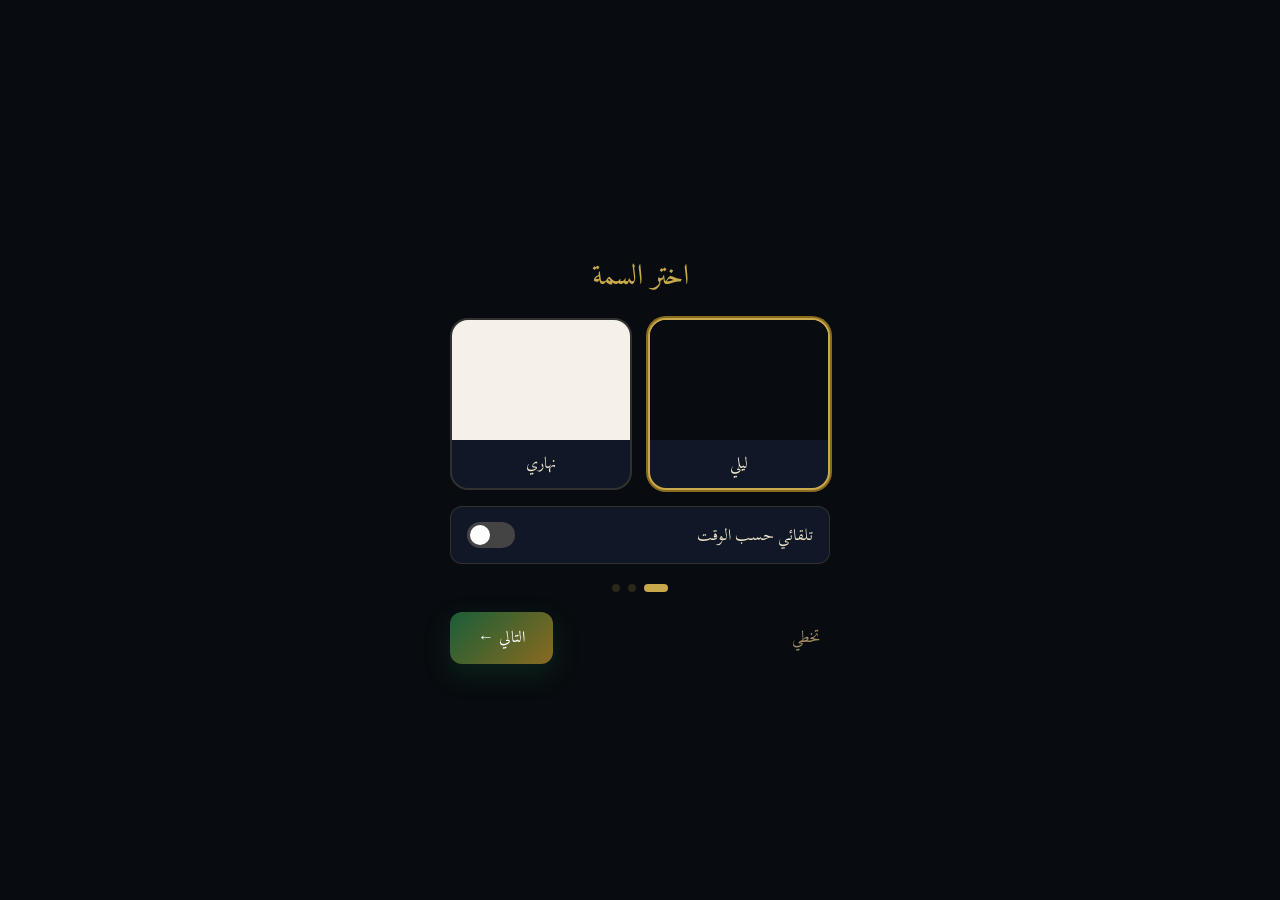
==== index.html @ 6db054d2 "Add files via upload" ====
<!DOCTYPE html>
<html lang="ar" dir="rtl">
<head>
<meta charset="UTF-8">
<meta name="viewport" content="width=device-width, initial-scale=1.0, maximum-scale=1.0, user-scalable=no">
<meta name="theme-color" content="#080c10">
<meta name="apple-mobile-web-app-capable" content="yes">
<meta name="apple-mobile-web-app-status-bar-style" content="black-translucent">
<meta name="apple-mobile-web-app-title" content="Dhikr & Dua">
<link rel="manifest" href="manifest.json">
<title>Dhikr & Dua</title>
<link href="https://fonts.googleapis.com/css2?family=Amiri:ital,wght@0,400;0,700&family=Scheherazade+New:wght@400;600;700&display=swap" rel="stylesheet">
<style>
:root {
  --gold: #c9a84c;
  --gold-light: #e8c97a;
  --gold-dark: #8a6a1f;
  --green: #1a5e38;
  --green-light: #27885a;
  --dark: #080c10;
  --dark2: #101827;
  --dark3: #172033;
  --dark4: #1e2535;
  --text: #f0e6cc;
  --text-muted: #7a6540;
  --border: rgba(201,168,76,0.18);
  --radius: 16px;
}
.light-mode {
  --dark: #f5f0e8;
  --dark2: #ede5d5;
  --dark3: #e5dcc8;
  --dark4: #ddd3ba;
  --text: #2a1f0a;
  --text-muted: #8a7040;
  --border: rgba(139,100,30,0.2);
}
* { margin:0; padding:0; box-sizing:border-box; -webkit-tap-highlight-color:transparent; }
html,body { height:100%; overflow:hidden; font-family:'Scheherazade New',serif; }
body { background:var(--dark); color:var(--text); transition:background 0.3s,color 0.3s; }

/* Background */
.bg-layer {
  position:fixed; inset:0; pointer-events:none; z-index:0;
  background:
    radial-gradient(ellipse at 15% 15%, rgba(201,168,76,0.06) 0%, transparent 50%),
    radial-gradient(ellipse at 85% 85%, rgba(26,94,56,0.06) 0%, transparent 50%);
}
.light-mode .bg-layer { background: radial-gradient(ellipse at center, rgba(201,168,76,0.04), transparent); }
.bg-layer::before {
  content:'';
  position:absolute;
  inset:0;
  background:
    radial-gradient(circle at top, rgba(201,168,76,0.065), transparent 38%),
    linear-gradient(135deg, rgba(255,255,255,0.025) 0 1px, transparent 1px 22px),
    linear-gradient(45deg, rgba(201,168,76,0.018) 0 1px, transparent 1px 24px);
  opacity:0.75;
}
.bg-layer::after {
  content:'';
  position:absolute;
  inset:0;
  opacity:0.08;
  background-image:
    repeating-radial-gradient(circle at 50% 50%, transparent 0 14px, rgba(201,168,76,0.35) 15px 16px);
  mask-image: radial-gradient(circle at top, #000, transparent 58%);
}

/* App shell */
.app { position:relative; z-index:1; display:flex; flex-direction:column; height:100vh; height:100dvh; max-width:480px; margin:0 auto; }

/* Header */
.header {
  flex-shrink:0; display:flex; align-items:center; justify-content:space-between;
  padding:14px 16px 10px; background:rgba(8,12,16,0.95);
  border-bottom:1px solid var(--border); backdrop-filter:blur(12px);
  position:relative; overflow:hidden;
}
.light-mode .header { background:rgba(245,240,232,0.95); }
.header::before {
  content:'';
  position:absolute;
  inset:0;
  pointer-events:none;
  background:
    radial-gradient(circle at 50% 0%, rgba(201,168,76,0.14), transparent 52%),
    linear-gradient(90deg, transparent, rgba(201,168,76,0.045), transparent);
}
.header::after {
  content:''; position:absolute; bottom:0; left:20%; right:20%; height:1px;
  background:linear-gradient(90deg,transparent,var(--gold),transparent);
}
.header-center { text-align:center; flex:1; position:relative; z-index:1; }
.header-btn { position:relative; z-index:1; }
.header-bismillah { font-family:'Amiri',serif; font-size:1.1rem; color:var(--gold); line-height:1.4; }
.header-subtitle { font-size:0.7rem; color:var(--text-muted); }
.header-btn { background:none; border:none; color:var(--text-muted); font-size:1.3rem; cursor:pointer; padding:6px; border-radius:8px; transition:color 0.2s; }
.header-btn:hover { color:var(--gold); }

/* Scroll content */
.content { flex:1; overflow-y:auto; overflow-x:hidden; -webkit-overflow-scrolling:touch; }
.content::-webkit-scrollbar { width:2px; }
.content::-webkit-scrollbar-thumb { background:var(--gold-dark); border-radius:1px; }

/* Bottom nav */
.bottom-nav {
  flex-shrink:0; display:flex; background:rgba(8,12,16,0.97);
  border-top:1px solid var(--border); backdrop-filter:blur(12px);
  padding-bottom:env(safe-area-inset-bottom);
}
.light-mode .bottom-nav { background:rgba(245,240,232,0.97); }
.nav-item {
  flex:1; display:flex; flex-direction:column; align-items:center; justify-content:center;
  gap:2px; padding:8px 2px; background:none; border:none; color:var(--text-muted);
  font-family:'Scheherazade New',serif; font-size:0.65rem; cursor:pointer; transition:all 0.25s;
  position:relative;
}
.nav-item::before {
  content:''; position:absolute; top:0; left:20%; right:20%; height:2px;
  background:var(--gold); border-radius:0 0 2px 2px; transform:scaleX(0); transition:transform 0.3s;
}
.nav-item.active { color:var(--gold); }
.nav-item.active {
  text-shadow:
    0 0 10px rgba(201,168,76,0.25),
    0 0 30px rgba(201,168,76,0.12);
}
.nav-item.active::before { transform:scaleX(1); }
.nav-item .ni { font-size:1.3rem; transition:transform 0.25s; }
.nav-item.active .ni { transform:translateY(-2px); }

/* Sections */
.tab { display:none; padding:16px 14px 24px; }
.tab.active { display:block; animation:fadeIn 0.3s ease; }
@keyframes fadeIn { from{opacity:0;transform:translateY(8px)} to{opacity:1;transform:translateY(0)} }

/* Section header */
.sec-head { text-align:center; margin-bottom:16px; }
.sec-title { font-family:'Amiri',serif; font-size:1.4rem; color:var(--gold); }
.sec-orn { color:var(--gold); opacity:0.3; font-size:0.8rem; letter-spacing:5px; margin-top:3px; }

/* Cards */
.card {
  background:var(--dark2); border:1px solid var(--border); border-radius:var(--radius);
  padding:14px; margin-bottom:10px; transition:all 0.25s;
}
.card:hover { border-color:rgba(201,168,76,0.35); transform:translateY(-1px); }

/* ===== PRAYER TIMES ===== */
.prayer-date { text-align:center; color:var(--text-muted); font-size:0.8rem; margin-bottom:14px; }
.prayer-location { display:flex; align-items:center; justify-content:center; gap:6px; color:var(--gold); font-size:0.85rem; margin-bottom:14px; font-family:'Amiri',serif; }
.prayer-grid { display:grid; grid-template-columns:1fr 1fr; gap:8px; margin-bottom:12px; }
.prayer-item {
  background:var(--dark2); border:1px solid var(--border); border-radius:12px;
  padding:12px; text-align:center; transition:all 0.3s; position:relative; overflow:hidden;
}
.prayer-item::before {
  content:'';
  position:absolute;
  inset:0;
  background:
    radial-gradient(circle at 20% 0%, rgba(201,168,76,0.07), transparent 42%),
    linear-gradient(145deg, rgba(255,255,255,0.025), transparent 58%);
  pointer-events:none;
}
.prayer-item::after {
  content:'';
  position:absolute;
  top:10px;
  inset-inline-start:10px;
  width:7px;
  height:7px;
  border-radius:50%;
  background:rgba(201,168,76,0.36);
  box-shadow:0 0 12px rgba(201,168,76,0.16);
}
.prayer-item.active-prayer {
  border-color:rgba(201,168,76,0.48);
  background:linear-gradient(145deg, rgba(26,94,56,0.22), rgba(201,168,76,0.08));
  box-shadow:
    0 0 10px rgba(201,168,76,0.25),
    0 0 30px rgba(201,168,76,0.12);
}
.prayer-item.active-prayer::after { background:var(--gold-light); }
.prayer-item.active-prayer .p-name { color:var(--gold); }
.p-name { font-family:'Amiri',serif; font-size:1.15rem; font-weight:700; color:var(--text); margin-bottom:4px; position:relative; z-index:1; }
.p-time { font-size:1.1rem; color:var(--gold); font-weight:700; direction:ltr; }
.p-time { position:relative; z-index:1; }
.p-remaining { font-size:0.72rem; color:var(--green-light); margin-top:2px; position:relative; z-index:1; font-weight:600; }
.prayer-find-btn {
  width:100%; padding:12px; background:linear-gradient(135deg,var(--green),var(--green-light));
  color:#fff; border:none; border-radius:12px; font-family:'Amiri',serif; font-size:1rem;
  cursor:pointer; transition:all 0.3s; box-shadow:0 4px 14px rgba(26,94,56,0.35);
}
.next-prayer-banner {
  background:linear-gradient(135deg,rgba(26,94,56,0.2),rgba(201,168,76,0.1));
  border:1px solid rgba(201,168,76,0.2); border-radius:12px; padding:12px 14px;
  display:flex; align-items:center; justify-content:space-between; margin-bottom:12px;
}
.npb-label { font-size:0.75rem; color:var(--text-muted); }
.npb-name { font-family:'Amiri',serif; font-size:1.1rem; color:var(--gold); }
.npb-time { font-family:'Amiri',serif; font-size:1.4rem; color:var(--text); font-weight:700; direction:ltr; }

/* ===== QIBLA ===== */
.qibla-wrap { display:flex; flex-direction:column; align-items:center; gap:16px; }
.compass-out {
  width:240px; height:240px; border-radius:50%; border:1px solid rgba(201,168,76,0.2);
  display:flex; align-items:center; justify-content:center;
  background:radial-gradient(circle,rgba(26,94,56,0.05),transparent);
  box-shadow:0 0 40px rgba(201,168,76,0.05);
}
.compass-in {
  width:204px; height:204px; border-radius:50%; border:2px solid rgba(201,168,76,0.3);
  display:flex; align-items:center; justify-content:center; position:relative;
  background:radial-gradient(circle,var(--dark3),var(--dark));
  box-shadow:inset 0 0 20px rgba(0,0,0,0.4);
}
.dir { position:absolute; font-family:'Amiri',serif; font-size:0.9rem; font-weight:700; transform:translate(-50%,-50%); }
.dir-n{top:8%;left:50%;color:var(--gold);}
.dir-s{top:92%;left:50%;color:var(--text-muted);}
.dir-e{top:50%;left:90%;color:var(--text-muted);}
.dir-w{top:50%;left:10%;color:var(--text-muted);}
.needle-g { position:absolute; width:100%; height:100%; transition:transform 1.2s cubic-bezier(0.34,1.56,0.64,1); }
.needle-n { position:absolute; left:calc(50% - 3px); top:12%; width:6px; height:36%; background:linear-gradient(to bottom,var(--gold-light),var(--gold-dark)); border-radius:6px 6px 0 0; }
.needle-s { position:absolute; left:calc(50% - 3px); top:50%; width:6px; height:36%; background:linear-gradient(to bottom,#444,#222); border-radius:0 0 6px 6px; }
.needle-dot { position:absolute; top:50%; left:50%; transform:translate(-50%,-50%); width:12px; height:12px; border-radius:50%; background:var(--gold); z-index:2; }
.kaaba-c { position:absolute; top:50%; left:50%; transform:translate(-50%,-50%); font-size:1.4rem; z-index:3; }
.qibla-info-card { width:100%; text-align:center; }
.qibla-deg { font-family:'Amiri',serif; font-size:2.8rem; color:var(--gold); font-weight:700; line-height:1; }
.qibla-sub { color:var(--text-muted); font-size:0.75rem; margin-top:3px; }
.qibla-coords { color:var(--green-light); font-size:0.78rem; margin-top:6px; }
.find-btn { width:100%; padding:13px; background:linear-gradient(135deg,var(--green),var(--green-light)); color:#fff; border:none; border-radius:12px; font-family:'Amiri',serif; font-size:1rem; cursor:pointer; transition:all 0.3s; box-shadow:0 4px 14px rgba(26,94,56,0.35); }
.find-btn:active { transform:scale(0.98); }
.qibla-status { text-align:center; font-size:0.78rem; color:var(--text-muted); min-height:16px; }

/* ===== ONBOARDING ===== */
#onboarding {
  position:fixed; inset:0; z-index:9999;
  background:var(--dark);
  display:flex; align-items:center; justify-content:center;
}
.ob-wrap {
  width:100%; max-width:420px; padding:24px 20px;
  display:flex; flex-direction:column; align-items:center; gap:20px;
  height:100%; justify-content:center;
}
.ob-icon { font-size:3rem; }
.ob-title { font-family:'Amiri',serif; font-size:1.8rem; color:var(--gold); text-align:center; }
.ob-sub { color:var(--text-muted); font-size:0.95rem; text-align:center; }
.ob-step { width:100%; display:flex; flex-direction:column; align-items:center; gap:16px; }

/* Theme cards */
.ob-themes { display:flex; gap:16px; width:100%; justify-content:center; }
.ob-theme-card {
  flex:1; border-radius:16px; overflow:hidden; cursor:pointer;
  border:2px solid var(--border); transition:all 0.3s;
  background:var(--dark2);
}
.ob-theme-card.selected { border-color:var(--gold); box-shadow:0 0 0 2px var(--gold-dark); }
.ob-theme-preview {
  height:120px; padding:10px; display:flex; flex-direction:column; gap:6px;
}
.dark-preview { background:#080c10; }
.light-preview { background:#f5f0e8; }
.prev-header { height:16px; border-radius:6px; background:rgba(201,168,76,0.3); }
.dark-preview .prev-card { height:28px; border-radius:8px; background:rgba(255,255,255,0.07); }
.light-preview .prev-card { height:28px; border-radius:8px; background:rgba(0,0,0,0.08); }
.ob-theme-name { text-align:center; padding:10px; font-family:'Amiri',serif; font-size:1rem; color:var(--text); }

/* Auto theme toggle */
.ob-auto-row { display:flex; align-items:center; justify-content:space-between; width:100%; padding:12px 16px; background:var(--dark2); border-radius:12px; border:1px solid var(--border); }
.ob-toggle { position:relative; width:48px; height:26px; }
.ob-toggle input { opacity:0; width:0; height:0; }
.ob-slider-sw { position:absolute; inset:0; background:#444; border-radius:26px; cursor:pointer; transition:0.3s; }
.ob-slider-sw::before { content:''; position:absolute; width:20px; height:20px; left:3px; bottom:3px; background:#fff; border-radius:50%; transition:0.3s; }
.ob-toggle input:checked + .ob-slider-sw { background:var(--gold); }
.ob-toggle input:checked + .ob-slider-sw::before { transform:translateX(22px); }

/* Font preview */
.ob-preview-box { width:100%; background:var(--dark2); border-radius:14px; padding:16px; text-align:center; border:1px solid var(--border); }
.ob-prev-arabic { font-family:'Scheherazade New',serif; font-size:2.0rem; color:var(--text); line-height:1.4; }
.ob-prev-normal { font-size:1.0rem; color:var(--text-muted); margin-top:6px; }
.ob-slider-row { width:100%; display:flex; flex-direction:column; gap:6px; }
.ob-slider-row span { color:var(--text); font-size:0.9rem; }
.ob-slider-row input[type=range] { width:100%; accent-color:var(--gold); }

/* Lang cards */
.ob-langs { display:flex; gap:12px; width:100%; justify-content:center; }
.ob-lang-card {
  flex:1; padding:16px 8px; border-radius:14px; cursor:pointer;
  border:2px solid var(--border); background:var(--dark2);
  text-align:center; transition:all 0.3s;
}
.ob-lang-card.selected { border-color:var(--gold); background:var(--dark3); }
.ob-lang-flag { font-size:2rem; }
.ob-lang-name { font-size:0.9rem; color:var(--text); margin-top:6px; }

/* Dots */
.ob-dots { display:flex; gap:8px; }
.ob-dot { width:8px; height:8px; border-radius:50%; background:var(--border); transition:all 0.3s; }
.ob-dot.active { background:var(--gold); width:24px; border-radius:4px; }

/* Buttons */
.ob-btns { display:flex; justify-content:space-between; width:100%; }
.ob-skip { background:none; border:none; color:var(--text-muted); font-family:'Amiri',serif; font-size:1rem; cursor:pointer; padding:10px; }
.ob-next { background:linear-gradient(135deg,var(--green),var(--gold-dark)); color:#fff; border:none; border-radius:12px; padding:12px 28px; font-family:'Amiri',serif; font-size:1rem; cursor:pointer; }
.ob-start { width:100%; padding:14px; background:linear-gradient(135deg,var(--green),var(--gold-dark)); color:#fff; border:none; border-radius:14px; font-family:'Amiri',serif; font-size:1.1rem; cursor:pointer; }


/* ===== DUA CATEGORY GRID (NEW PREMIUM) ===== */
.dua-cat-grid {
  display:grid; grid-template-columns:1fr 1fr;
  gap:10px; margin-bottom:4px;
}
.dua-cat-card {
  border-radius:18px;
  border:1px solid rgba(201,168,76,0.18);
  background:var(--dark2);
  padding:16px 14px 14px;
  cursor:pointer;
  display:flex; flex-direction:column; gap:8px;
  position:relative; overflow:hidden;
  transition:transform 0.18s, border-color 0.18s;
  -webkit-tap-highlight-color:transparent;
}
.dua-cat-card::before {
  content:'';
  position:absolute; top:0; left:0; right:0; height:1px;
  background:linear-gradient(90deg, transparent, rgba(201,168,76,0.35), transparent);
}
.dua-cat-card:active { transform:scale(0.96); }
.dua-cat-card:hover { border-color:rgba(201,168,76,0.35); }
.dcat-emoji {
  font-size:1.8rem; line-height:1;
  filter:drop-shadow(0 1px 6px rgba(201,168,76,0.2));
}
.dcat-name {
  font-family:'Amiri',serif; font-size:0.95rem;
  color:var(--text); font-weight:700; line-height:1.3;
}
.dcat-desc {
  font-size:0.68rem; color:var(--text-muted);
  line-height:1.4; margin-top:1px;
}

.dua-back-btn {
  width:100%; padding:11px 14px; margin-bottom:14px;
  background:var(--dark2); border:1px solid var(--border);
  color:var(--gold); border-radius:12px; font-family:'Amiri',serif;
  font-size:0.95rem; cursor:pointer;
  display:flex; align-items:center; gap:8px;
  transition:border-color 0.2s;
}
.dua-back-btn:hover { border-color:rgba(201,168,76,0.35); }

.dua-cats { display:flex; gap:6px; flex-wrap:wrap; justify-content:center; margin-bottom:14px; }
.cat-pill { padding:5px 12px; border-radius:20px; border:1px solid rgba(201,168,76,0.2); background:transparent; color:var(--text-muted); font-family:'Scheherazade New',serif; font-size:0.8rem; cursor:pointer; transition:all 0.2s; white-space:nowrap; }
.cat-pill.active,.cat-pill:hover { background:rgba(201,168,76,0.1); border-color:var(--gold); color:var(--gold); }
.dua-card { background:var(--dark2); border:1px solid var(--border); border-radius:14px; padding:14px; margin-bottom:10px; }
.dua-label { font-family:'Amiri',serif; font-size:0.82rem; color:var(--gold); font-weight:700; margin-bottom:8px; display:flex; align-items:center; gap:5px; }
.dua-label::before { content:'✦'; font-size:0.65rem; }
.dua-arabic { font-family:'Amiri',serif; font-size:1.35rem; line-height:2; color:var(--text); text-align:center; margin-bottom:8px; }
.dua-tr { font-size:0.72rem; color:var(--text-muted); font-style:italic; text-align:center; direction:ltr; margin-bottom:8px; line-height:1.5; }
.dua-mean { background:rgba(26,94,56,0.1); border:1px solid rgba(39,136,90,0.15); border-radius:8px; padding:7px 10px; font-size:0.78rem; color:#6dbf94; line-height:1.6; }

.dua-read-bar {
  margin-top: 14px;
  padding-top: 12px;
  border-top: 1px solid rgba(201,168,76,0.1);
}
.dua-read-progress {
  height: 3px;
  background: rgba(255,255,255,0.07);
  border-radius: 4px;
  margin-bottom: 10px;
  overflow: hidden;
}
.dua-read-fill {
  height: 100%;
  background: linear-gradient(90deg, var(--green), var(--gold));
  border-radius: 4px;
  transition: width 0.3s ease;
}
.dua-read-row {
  display: flex;
  align-items: center;
  gap: 6px;
  direction: ltr;
}
.dua-read-count {
  font-family: 'Amiri', serif;
  font-size: 1.1rem;
  color: var(--gold);
  font-weight: 700;
  min-width: 20px;
}
.dua-read-sep { color: var(--text-muted); font-size: 0.8rem; }
.dua-read-total { color: var(--text-muted); font-size: 0.82rem; margin-right: auto; }
.dua-read-btn {
  padding: 8px 16px;
  background: linear-gradient(135deg, var(--green), #1a5e38);
  color: #fff;
  border: none;
  border-radius: 20px;
  font-family: 'Amiri', serif;
  font-size: 0.88rem;
  cursor: pointer;
  transition: transform 0.15s, opacity 0.2s;
  -webkit-tap-highlight-color: transparent;
}
.dua-read-btn:active { transform: scale(0.94); }
.dua-read-btn.done {
  background: rgba(26,94,56,0.4);
  opacity: 0.7;
  cursor: default;
}
.dua-again-btn {
  width: 34px; height: 34px;
  background: rgba(201,168,76,0.1);
  color: var(--gold);
  border: 1px solid rgba(201,168,76,0.2);
  border-radius: 50%;
  font-size: 1rem;
  cursor: pointer;
  display: inline-flex;
  align-items: center;
  justify-content: center;
  -webkit-tap-highlight-color: transparent;
}
.dua-again-btn:active { background: rgba(201,168,76,0.2); }

/* Font size - her yerde çalışsın */
.dua-arabic {
  font-size: clamp(1.3rem, var(--arabic-font-size, 1.8rem), 2.8rem) !important;
  line-height: 2.1;
}

.dhikr-stats-bar { display:flex; gap:10px; margin-bottom:12px; }
.stat-box { flex:1; background:var(--dark2); border:1px solid var(--border); border-radius:14px; padding:10px; text-align:center; }
.stat-box.stat-main { border-color:var(--gold-dark); }
.stat-val { font-family:'Amiri',serif; font-size:1.4rem; color:var(--gold); font-weight:bold; }
.stat-lbl { font-size:0.7rem; color:var(--text-muted); margin-top:2px; }
.daily-goal-bar { background:var(--dark2); border:1px solid var(--border); border-radius:14px; padding:12px; margin-bottom:12px; }
.goal-row { display:flex; justify-content:space-between; align-items:center; margin-bottom:8px; }
.goal-label { font-size:0.85rem; color:var(--text); }
.goal-nums { font-size:0.85rem; color:var(--gold); font-family:'Amiri',serif; }
.goal-track { height:8px; background:var(--dark3); border-radius:4px; overflow:hidden; }
.goal-fill { height:100%; background:linear-gradient(90deg,var(--green),var(--gold)); border-radius:4px; transition:width 0.4s ease; }
@keyframes num-pop { 0%{transform:scale(1)} 40%{transform:scale(1.35)} 100%{transform:scale(1)} }
.c-num.pop { animation:num-pop 0.25s cubic-bezier(0.34,1.56,0.64,1); }
@keyframes complete-flash { 0%,100%{box-shadow:0 0 0 0 transparent} 50%{box-shadow:0 0 0 12px rgba(201,168,76,0.3)} }
.counter-c.complete { animation:complete-flash 0.6s ease; }

/* ===== DHIKR ===== */
.dhikr-tabs { display:flex; gap:8px; margin-bottom:14px; }
.dhikr-tab { flex:1; padding:8px; background:var(--dark2); border:1px solid var(--border); border-radius:10px; text-align:center; cursor:pointer; font-family:'Amiri',serif; font-size:0.9rem; color:var(--text-muted); transition:all 0.2s; }
.dhikr-tab.active { border-color:var(--gold); color:var(--gold); background:rgba(201,168,76,0.08); }
.dhikr-grid { display:grid; grid-template-columns:1fr 1fr 1fr; gap:7px; margin-bottom:16px; }
.dhikr-chip { background:var(--dark2); border:1px solid var(--border); border-radius:10px; padding:9px 5px; text-align:center; cursor:pointer; transition:all 0.2s; }
.dhikr-chip .dc-ar { font-family:'Amiri',serif; font-size:0.88rem; color:var(--text); display:block; margin-bottom:2px; }
.dhikr-chip .dc-n { font-size:0.62rem; color:var(--text-muted); }
.dhikr-chip.active { border-color:var(--gold); background:rgba(201,168,76,0.08); }
.dhikr-chip.active .dc-ar { color:var(--gold); }
.dhikr-text { font-family:'Amiri',serif; font-size:1.7rem; color:var(--gold); text-align:center; min-height:60px; display:flex; align-items:center; justify-content:center; line-height:1.7; margin-bottom:10px; text-shadow:0 0 15px rgba(201,168,76,0.25); }
.counter-area { display:flex; justify-content:center; margin:10px 0; }
.counter-c { width:150px; height:150px; border-radius:50%; background:var(--dark2); border:2px solid rgba(201,168,76,0.25); display:flex; flex-direction:column; align-items:center; justify-content:center; position:relative; transition:all 0.2s; }
.counter-c.flash { border-color:var(--gold); box-shadow:0 0 30px rgba(201,168,76,0.3); }
.c-svg { position:absolute; top:-4px; left:-4px; width:158px; height:158px; transform:rotate(-90deg); }
.c-track { fill:none; stroke:rgba(201,168,76,0.08); stroke-width:4; }
.c-fill { fill:none; stroke:url(#cg); stroke-width:4; stroke-linecap:round; transition:stroke-dashoffset 0.3s ease; }
.c-num { font-family:'Amiri',serif; font-size:2.8rem; color:var(--gold); font-weight:700; line-height:1; z-index:1; }
.c-of { font-size:0.7rem; color:var(--text-muted); z-index:1; margin-top:2px; }
.tap-btn { width:100%; padding:15px; background:linear-gradient(135deg,var(--green),#2ecc7a); color:#fff; border:none; border-radius:14px; font-family:'Amiri',serif; font-size:1.15rem; cursor:pointer; transition:all 0.15s; box-shadow:0 5px 18px rgba(26,94,56,0.4); margin-bottom:10px; }
.tap-btn:active { transform:scale(0.97); }
.dhikr-acts { display:flex; gap:8px; margin-bottom:12px; }
.act-btn { flex:1; padding:9px; background:var(--dark2); border:1px solid var(--border); color:var(--text-muted); border-radius:10px; font-family:'Scheherazade New',serif; font-size:0.8rem; cursor:pointer; transition:all 0.2s; }
.act-btn:hover { border-color:var(--gold); color:var(--gold); }
.total-box { background:var(--dark2); border:1px solid var(--border); border-radius:10px; padding:10px; text-align:center; font-size:0.78rem; color:var(--text-muted); }
.total-box span { font-family:'Amiri',serif; font-size:1.2rem; color:var(--gold); }

/* ===== 99 NAMES ===== */
.names-grid { display:grid; grid-template-columns:1fr 1fr; gap:8px; }
.name-card { background:var(--dark2); border:1px solid var(--border); border-radius:12px; padding:12px 10px; text-align:center; transition:all 0.2s; }
.name-card:hover { border-color:rgba(201,168,76,0.3); }
.name-num { font-size:0.65rem; color:var(--text-muted); margin-bottom:4px; }
.name-ar { font-family:'Amiri',serif; font-size:1.2rem; color:var(--gold); margin-bottom:3px; }
.name-tr { font-size:0.68rem; color:var(--text-muted); direction:ltr; }
.name-mean { font-size:0.75rem; color:var(--green-light); margin-top:2px; }

/* Toast */
.toast { position:fixed; bottom:80px; left:50%; transform:translateX(-50%) translateY(16px); background:linear-gradient(135deg,var(--green),var(--gold-dark)); color:#fff; padding:10px 20px; border-radius:25px; font-family:'Amiri',serif; font-size:0.95rem; opacity:0; pointer-events:none; z-index:999; transition:all 0.35s cubic-bezier(0.34,1.56,0.64,1); white-space:nowrap; box-shadow:0 6px 20px rgba(0,0,0,0.4); }
.toast.show { opacity:1; transform:translateX(-50%) translateY(0); }

/* ===== CODEX POLISH PASS ===== */
:root {
  --shadow-soft: 0 18px 45px rgba(0,0,0,0.24);
  --shadow-card: 0 10px 28px rgba(0,0,0,0.18);
  --focus: 0 0 0 3px rgba(232,201,122,0.28);
}

body {
  background:
    radial-gradient(circle at top, rgba(201,168,76,0.05), transparent 40%),
    radial-gradient(circle at 85% 20%, rgba(26,94,56,0.09), transparent 32%),
    linear-gradient(180deg, rgba(201,168,76,0.04), transparent 220px),
    var(--dark);
}

.app {
  width: min(100%, 520px);
  box-shadow:
    0 0 0 1px rgba(201,168,76,0.10),
    0 0 10px rgba(201,168,76,0.08),
    var(--shadow-soft);
}

.header,
.bottom-nav {
  box-shadow:
    0 0 10px rgba(201,168,76,0.10),
    0 10px 30px rgba(0,0,0,0.20);
}

.header-btn,
.nav-item,
.float-dhikr-btn,
.prayer-find-btn,
.find-btn,
.tap-btn,
.act-btn,
.dhikr-tab,
.dhikr-chip,
.dua-cat-card,
.dua-back-btn,
.ob-next,
.ob-start,
.ob-skip {
  touch-action: manipulation;
}

button:focus-visible,
.dua-cat-card:focus-visible,
.dhikr-chip:focus-visible,
.ob-lang-card:focus-visible,
.ob-theme-card:focus-visible {
  outline: none;
  box-shadow: var(--focus);
}

.content {
  scroll-behavior: smooth;
  overscroll-behavior: contain;
}

.tab {
  padding-bottom: calc(28px + env(safe-area-inset-bottom));
}

.card,
.prayer-item,
.dua-card,
.stat-box,
.daily-goal-bar,
.name-card,
.settings-card,
.dua-cat-card {
  box-shadow: var(--shadow-card);
}

.prayer-item:hover,
.dua-cat-card:hover,
.dhikr-chip:hover,
.name-card:hover,
.stat-box:hover,
.daily-goal-bar:hover {
  border-color: rgba(201,168,76,0.35);
}

.prayer-item,
.dua-cat-card,
.dhikr-chip,
.name-card {
  min-width: 0;
}

.next-prayer-banner {
  position: relative;
  overflow: hidden;
}

.next-prayer-banner::after {
  content: '';
  position: absolute;
  inset-inline-start: 0;
  top: 0;
  bottom: 0;
  width: 4px;
  background: linear-gradient(var(--gold-light), var(--green-light));
}

.p-name,
.dcat-name,
.dhikr-chip .dc-ar,
.nav-item span,
.stat-lbl,
.goal-label {
  overflow-wrap: anywhere;
}

.tap-btn,
.find-btn,
.prayer-find-btn,
.ob-start,
.ob-next {
  box-shadow: 0 10px 26px rgba(26,94,56,0.28);
}

.tap-btn:hover,
.find-btn:hover,
.prayer-find-btn:hover,
.ob-start:hover,
.ob-next:hover {
  filter: brightness(1.06);
  transform: translateY(-1px);
}

.dhikr-grid {
  grid-template-columns: repeat(2, minmax(0, 1fr));
}

.dhikr-chip {
  min-height: 70px;
  display: flex;
  flex-direction: column;
  justify-content: center;
}

.counter-c {
  box-shadow:
    inset 0 0 22px rgba(0,0,0,0.34),
    0 16px 35px rgba(0,0,0,0.22);
}

.float-dhikr-btn {
  box-shadow: 0 16px 32px rgba(26,94,56,0.36);
}

.bottom-nav {
  min-height: 64px;
}

.nav-item {
  min-height: 58px;
}

.codex-quickbar {
  display: grid;
  grid-template-columns: repeat(3, minmax(0, 1fr));
  gap: 8px;
  margin: 0 0 14px;
}

.codex-quickbar button {
  border: 1px solid var(--border);
  border-radius: 12px;
  background: var(--dark2);
  color: var(--text);
  cursor: pointer;
  font-family: 'Scheherazade New', serif;
  font-size: 0.78rem;
  min-height: 42px;
  padding: 8px;
  box-shadow: var(--shadow-card);
}

.codex-quickbar button:active {
  transform: scale(0.98);
}

.lucide {
  width: 1.18em;
  height: 1.18em;
  display: inline-block;
  flex: 0 0 auto;
  stroke: currentColor;
  stroke-width: 2;
  stroke-linecap: round;
  stroke-linejoin: round;
  fill: none;
}

.header-btn {
  width: 38px;
  height: 38px;
  display: inline-grid;
  place-items: center;
  background: rgba(201,168,76,0.06);
  border: 1px solid rgba(201,168,76,0.1);
}

.header-btn .lucide {
  width: 20px;
  height: 20px;
}

.nav-item .lucide {
  width: 23px;
  height: 23px;
  margin-bottom: 2px;
  opacity: 0.78;
  transition: transform 0.25s, opacity 0.25s;
}

.nav-item.active .lucide {
  opacity: 1;
  transform: translateY(-2px);
  filter:
    drop-shadow(0 0 10px rgba(201,168,76,0.25))
    drop-shadow(0 0 22px rgba(201,168,76,0.12));
}

.float-dhikr-btn .lucide {
  width: 28px;
  height: 28px;
  color: #fff;
  filter: drop-shadow(0 2px 5px rgba(0,0,0,0.25));
}

.icon-inline {
  display: inline-flex;
  align-items: center;
  justify-content: center;
  gap: 6px;
}

.act-btn,
.codex-quickbar button,
.prayer-find-btn,
.find-btn,
.tap-btn,
.dua-back-btn {
  display: inline-flex;
  align-items: center;
  justify-content: center;
  gap: 7px;
}

.act-btn .lucide,
.codex-quickbar .lucide,
.prayer-find-btn .lucide,
.find-btn .lucide,
.tap-btn .lucide,
.dua-back-btn .lucide {
  width: 17px;
  height: 17px;
}

.codex-progress-ring {
  position: fixed;
  inset-inline-end: max(14px, env(safe-area-inset-right));
  bottom: calc(82px + env(safe-area-inset-bottom));
  z-index: 50;
  width: 42px;
  height: 42px;
  border: 1px solid rgba(201,168,76,0.22);
  border-radius: 50%;
  background: conic-gradient(var(--gold) var(--scroll-progress, 0%), rgba(201,168,76,0.13) 0);
  box-shadow: 0 10px 26px rgba(0,0,0,0.22);
  pointer-events: none;
}

.codex-progress-ring::after {
  content: '';
  position: absolute;
  inset: 5px;
  border-radius: inherit;
  background: var(--dark2);
}

@media (min-width: 760px) {
  body {
    display: grid;
    place-items: center;
    padding: 24px;
  }

  .app {
    height: min(920px, calc(100vh - 48px));
    border-radius: 28px;
    overflow: hidden;
  }
}

@media (max-width: 380px) {
  .tab {
    padding-inline: 10px;
  }

  .prayer-grid,
  .dua-cat-grid,
  .dhikr-grid,
  .codex-quickbar {
    gap: 7px;
  }

  .p-time,
  .npb-time {
    font-size: 1rem;
  }

  .nav-item {
    font-size: 0.58rem;
  }
}

@media (prefers-reduced-motion: reduce) {
  *,
  *::before,
  *::after {
    animation-duration: 0.01ms !important;
    animation-iteration-count: 1 !important;
    scroll-behavior: auto !important;
    transition-duration: 0.01ms !important;
  }
}

/* Scrollable categories */
.dua-cats { overflow-x:auto; flex-wrap:nowrap; justify-content:flex-start; padding-bottom:4px; scrollbar-width:none; }
.nav-float-space { flex:1; }

/* Floating Dhikr Button */
.float-dhikr-btn {
  position: fixed;
  bottom: calc(18px + env(safe-area-inset-bottom));
  left: 50%;
  transform: translateX(-50%);
  width: 64px;
  height: 64px;
  border-radius: 50%;
  background: linear-gradient(135deg, #c9a84c, #8a6a1f);
  border: 3px solid rgba(255,255,255,0.15);
  box-shadow:
    0 0 0 4px rgba(201,168,76,0.2),
    0 8px 24px rgba(201,168,76,0.5),
    0 2px 8px rgba(0,0,0,0.4);
  display: flex;
  flex-direction: column;
  align-items: center;
  justify-content: center;
  gap: 2px;
  cursor: pointer;
  z-index: 100;
  transition: all 0.2s cubic-bezier(0.34,1.56,0.64,1);
}
.float-dhikr-btn:active {
  transform: translateX(-50%) scale(0.92);
  box-shadow: 0 4px 12px rgba(201,168,76,0.4);
}
.float-dhikr-btn.active {
  background: linear-gradient(135deg, #e8c97a, #c9a84c);
  box-shadow:
    0 0 0 6px rgba(201,168,76,0.3),
    0 10px 30px rgba(201,168,76,0.6),
    0 2px 8px rgba(0,0,0,0.4);
}

/* Pulse animasyonu */
@keyframes float-pulse {
  0%, 100% { box-shadow: 0 0 0 4px rgba(201,168,76,0.2), 0 8px 24px rgba(201,168,76,0.5), 0 2px 8px rgba(0,0,0,0.4); }
  50% { box-shadow: 0 0 0 8px rgba(201,168,76,0.1), 0 8px 24px rgba(201,168,76,0.6), 0 2px 8px rgba(0,0,0,0.4); }
}
.float-dhikr-btn { animation: float-pulse 2.5s ease-in-out infinite; }
.float-dhikr-btn:active { animation: none; }

/* ===== PREMIUM REFINE — inlined ===== */
:root {
  --text-muted: #a28d63;
  --border: rgba(201,168,76,.18);
  --shadow-card: 0 8px 22px rgba(0,0,0,.16);
  --icon-stroke: 1.75;
  --radius-sm: 8px;
  --radius-md: 12px;
  --radius-lg: 14px;
  --radius-xl: 18px;
  --motion-fast: 160ms;
  --motion-med: 240ms;
  --motion-slow: 420ms;
}

/* Unified border-radius */
.card, .prayer-item, .dua-card, .stat-box, .daily-goal-bar,
.name-card, .dhikr-chip, .dhikr-tab, .act-btn, .total-box,
.codex-quickbar button, .prayer-find-btn, .find-btn, .tap-btn,
.dua-back-btn {
  border-radius: var(--radius-md);
  transition-duration: var(--motion-med);
  transition-timing-function: ease;
}
.dua-cat-card, .next-prayer-banner, .ob-preview-box, .counter-c { border-radius: var(--radius-lg); }
.ob-theme-card, .ob-lang-card { border-radius: var(--radius-xl); }
.float-dhikr-btn, .counter-c { border-radius: 50%; }

/* Lucide system — single stroke width everywhere */
.lucide {
  width: 1.12em; height: 1.12em;
  stroke-width: var(--icon-stroke);
  stroke: currentColor; fill: none;
}
.nav-item .lucide, .float-dhikr-btn .lucide,
.dcat-icon .lucide, .dua-cat-head-icon .lucide {
  stroke-width: var(--icon-stroke); opacity: .92;
}

/* Shadow system */
.header, .bottom-nav { box-shadow: 0 10px 26px rgba(0,0,0,.18); }
.card, .prayer-item, .dua-card, .stat-box, .daily-goal-bar,
.name-card, .dua-cat-card, .dhikr-chip, .counter-c { box-shadow: var(--shadow-card); }

/* Active nav — no glow, clean */
.nav-item.active { text-shadow: none; }
.nav-item.active .lucide { filter: none; }

/* Float dhikr button — warm gold, soft pulse */
.float-dhikr-btn {
  background: linear-gradient(145deg, rgba(201,168,76,.88), rgba(138,106,31,.92));
  box-shadow: 0 0 0 1px rgba(255,255,255,.14), 0 10px 22px rgba(0,0,0,.24);
  animation: float-pulse 3s ease-in-out infinite;
}
.float-dhikr-btn:active { animation: none; transform: translateX(-50%) scale(.96); }
.float-dhikr-btn .lucide { width: 26px; height: 26px; filter: none; }
.float-dhikr-btn span { opacity: .92; }
.float-dhikr-btn.active {
  box-shadow: 0 0 0 1px rgba(255,255,255,.18), 0 12px 24px rgba(0,0,0,.22);
}
@keyframes float-pulse {
  0%, 100% { transform: translateX(-50%); }
  50%       { transform: translateX(-50%) translateY(-3px); }
}

/* Prayer active card */
.prayer-item.active-prayer {
  box-shadow: 0 0 0 1px rgba(201,168,76,.20), 0 12px 24px rgba(0,0,0,.18);
}

/* Dhikr counter flash */
.counter-c.flash {
  box-shadow: 0 0 0 1px rgba(201,168,76,.18), inset 0 0 18px rgba(0,0,0,.24);
}

/* Remove glow from dhikr text */
.dhikr-text { text-shadow: none; }
.dhikr-text { font-size: clamp(1.45rem, var(--arabic-font-size, 2rem), 2.8rem); }

/* Header */
.header-bismillah { text-shadow: 0 0 18px rgba(201,168,76,.10); }

/* Typography micro-system */
.stat-lbl, .nav-item, .dhikr-chip .dc-n,
.name-num, .name-tr, .dua-tr, .dcat-desc { font-size: max(.74rem, 12px); }
.nav-item { font-weight: 600; }
.p-name { font-size: 1.15rem; }
.p-time { font-size: 1.16rem; }
.p-remaining, .npb-label, .qibla-sub, .qibla-status { color: var(--text-muted); }
.act-btn, .codex-quickbar button { font-size: max(.82rem, 13px); }
.name-ar, .ob-prev-arabic, #st-font-preview { font-size: var(--arabic-font-size, 2rem); }
.dua-cat-head-meta, .dcat-desc, .dua-tr, .dua-mean,
.dua-source, .name-tr, .name-mean, .total-box, .stat-lbl {
  font-size: max(calc(var(--normal-font-size, 1rem) * .82), 12px);
}

/* Hide emoji fallbacks — using SVG icons */
.dcat-emoji { display: none !important; }

/* Dcat icon box */
.dcat-icon, .dua-cat-head-icon {
  width: 32px; height: 32px;
  display: inline-grid; place-items: center;
  color: var(--gold);
  border: 1px solid rgba(201,168,76,.16);
  border-radius: var(--radius-sm);
  background: rgba(201,168,76,.035);
  flex-shrink: 0;
}
.dcat-icon .lucide, .dua-cat-head-icon .lucide { width: 19px; height: 19px; }

/* Dua category card */
.dua-cat-card {
  border-radius: var(--radius-lg);
  background: linear-gradient(145deg, rgba(201,168,76,.045), transparent 52%), var(--dark2);
  box-shadow: 0 8px 20px rgba(0,0,0,.14);
}
.dua-cat-card::before { opacity: .55; }
.dua-cat-card::after { display: none; } /* remove old corner motif */

/* Dua category list header */
.dua-cat-head {
  display: flex; align-items: center; gap: 12px;
  margin-bottom: 16px; padding: 12px 14px;
  border: 1px solid var(--border); border-radius: var(--radius-lg);
  background: linear-gradient(145deg, rgba(201,168,76,.05), transparent 60%), var(--dark2);
}
.dua-cat-head-title {
  font-family: 'Amiri', serif; font-size: 1.18rem;
  font-weight: 700; color: var(--gold); line-height: 1.25;
}
.dua-cat-head-meta {
  margin-top: 3px;
  font-size: max(.76rem, 12px); color: var(--text-muted);
}

/* Individual dua card — card mode (not reading mode separator) */
.dua-card {
  position: relative; overflow: hidden;
  padding: 18px 16px 16px;
  border-radius: var(--radius-lg);
  background: linear-gradient(180deg, rgba(201,168,76,.045), transparent 44%), var(--dark2);
  box-shadow: 0 8px 20px rgba(0,0,0,.14);
  border-bottom: none !important;
  margin-bottom: 10px;
}
.dua-card::before {
  content: '';
  position: absolute; inset-inline-start: 18px; top: 14px;
  width: 38px; height: 1px;
  background: linear-gradient(90deg, var(--gold), transparent);
  opacity: .55;
}

/* Dua label — centered with side lines */
.dua-label {
  justify-content: center;
  margin: 0 0 12px;
  color: var(--gold);
  font-size: 1.02rem;
  letter-spacing: 0;
}
.dua-label::before {
  content: ''; width: 18px; height: 1px;
  background: rgba(201,168,76,.45);
  display: inline-block;
}
.dua-label::after {
  content: ''; width: 18px; height: 1px;
  background: rgba(201,168,76,.45);
  display: inline-block;
}

/* Arabic text */
.dua-arabic {
  max-width: 34rem; margin: 0 auto 14px;
  font-size: clamp(1.45rem, var(--arabic-font-size, 2rem), 2.8rem);
  line-height: 2.15; color: var(--text); text-align: center;
}

/* Transliteration */
.dua-tr {
  max-width: 32rem; margin: 0 auto 12px;
  color: var(--text-muted); font-style: normal;
  font-size: max(calc(var(--normal-font-size, 1rem) * .9), 14px);
  line-height: 1.75; text-align: center;
}

/* Thin gold divider between sections */
.dua-divider {
  width: 72px; height: 1px; margin: 12px auto;
  background: linear-gradient(90deg, transparent, rgba(201,168,76,.32), transparent);
}

/* Meaning */
.dua-mean {
  background: transparent; border: 0; padding: 0;
  color: #8ec7a8;
  font-size: max(calc(var(--normal-font-size, 1rem) * .92), 14px);
  line-height: 1.75; text-align: center;
}
.dua-mean span {
  display: block; margin-bottom: 4px;
  color: var(--gold); font-family: 'Amiri', serif; font-size: .9rem;
}

/* Source reference */
.dua-source {
  margin-top: 10px;
  color: rgba(162,141,99,.78);
  font-size: max(.72rem, 11px); text-align: center;
}

/* Global micro-transition */
* { transition-duration: var(--motion-med); }

@media (max-width: 380px) {
  .nav-item { font-size: max(.68rem, 11px); }
}

/* ===== DUA READING MODE ===== */
:root {
  --app-green: #1a5e38;
  --app-gold: #c9a84c;
  --cream-text: #f3ead3;
  --muted-secondary: #a99873;
  --shadow-small: 0 6px 16px rgba(0,0,0,0.16);
  --shadow-medium: 0 18px 38px rgba(0,0,0,0.22);
  --shadow-active: 0 0 0 1px rgba(201,168,76,0.28), 0 14px 34px rgba(26,94,56,0.22);
  --active-glow: 0 0 0 1px rgba(201,168,76,0.28), 0 0 24px rgba(201,168,76,0.12);
  --orn-stroke: 1.55;
}

.header,
.bottom-nav,
.card,
.prayer-item,
.stat-box,
.daily-goal-bar,
.name-card,
.dhikr-chip,
.counter-c,
.codex-quickbar button {
  box-shadow: var(--shadow-small);
}

.next-prayer-banner,
.float-dhikr-btn {
  box-shadow: var(--shadow-medium);
}

.nav-item.active,
.dhikr-chip.active,
.dhikr-tab.active,
.prayer-item.active-prayer {
  box-shadow: none;
}

body.dua-reading {
  background:
    radial-gradient(circle at 50% -12%, rgba(201,168,76,0.10), transparent 35%),
    radial-gradient(circle at 16% 18%, rgba(26,94,56,0.13), transparent 34%),
    linear-gradient(180deg, #08100d 0%, #101714 52%, #070b0a 100%);
}

body.dua-reading .bg-layer {
  background:
    radial-gradient(circle at 50% 2%, rgba(232,201,122,0.09), transparent 30%),
    linear-gradient(180deg, rgba(243,234,211,0.03), transparent 45%),
    linear-gradient(135deg, rgba(26,94,56,0.16), transparent 58%);
}

body.dua-reading .bg-layer::before {
  opacity: 0.42;
  background:
    linear-gradient(120deg, rgba(255,255,255,0.025) 0 1px, transparent 1px 18px),
    linear-gradient(30deg, rgba(201,168,76,0.022) 0 1px, transparent 1px 22px);
}

body.dua-reading .bg-layer::after {
  opacity: 0.16;
  background:
    radial-gradient(circle at 50% 18%, rgba(201,168,76,0.20) 0 1px, transparent 1.3px 28px),
    linear-gradient(180deg, transparent 72%, rgba(0,0,0,0.28));
  mask-image: linear-gradient(#000, transparent 78%);
}

body.dua-reading .app::before {
  content: '';
  position: absolute;
  inset-inline: 0;
  bottom: 64px;
  height: 190px;
  pointer-events: none;
  opacity: 0.055;
  background:
    radial-gradient(ellipse at 50% 100%, transparent 0 34%, var(--app-gold) 35% 36%, transparent 37%),
    radial-gradient(ellipse at 38% 100%, transparent 0 28%, var(--app-gold) 29% 30%, transparent 31%),
    radial-gradient(ellipse at 62% 100%, transparent 0 28%, var(--app-gold) 29% 30%, transparent 31%);
}

body.dua-reading .header,
body.dua-reading .bottom-nav {
  background: rgba(8,16,13,0.84);
  border-color: rgba(201,168,76,0.10);
  box-shadow: none;
}

body.dua-reading .content {
  scroll-behavior: smooth;
}

#tab-dua {
  min-height: 100%;
  padding: 30px 18px 92px;
  position: relative;
}

#tab-dua.active {
  animation: duaModeIn 420ms ease both;
}

body.dua-reading #tab-dua .sec-head {
  margin: 8px auto 34px;
  max-width: 34rem;
}

body.dua-reading #tab-dua .sec-title {
  color: var(--cream-text);
  font-size: clamp(1.85rem, 6vw, 2.55rem);
  line-height: 1.15;
  letter-spacing: 0;
  text-shadow: 0 14px 36px rgba(0,0,0,0.28);
}

body.dua-reading #tab-dua .sec-orn {
  color: transparent;
  font-size: 0;
  height: 24px;
  margin-top: 14px;
  position: relative;
}

body.dua-reading #tab-dua .sec-orn::before {
  content: '';
  display: block;
  width: 148px;
  height: 18px;
  margin: 0 auto;
  opacity: 0.74;
  background:
    linear-gradient(90deg, transparent, rgba(201,168,76,0.48), transparent) center/100% 1px no-repeat,
    conic-gradient(from 45deg, transparent 0 25%, rgba(201,168,76,0.55) 0 50%, transparent 0 75%, rgba(201,168,76,0.55) 0) center/13px 13px no-repeat;
}

.dua-cat-grid {
  grid-template-columns: 1fr;
  gap: 16px;
  margin: 0 auto;
  max-width: 34rem;
}

.dua-cat-card {
  min-height: 112px;
  padding: 22px 22px 20px;
  border: 0;
  border-radius: 0;
  background: linear-gradient(90deg, rgba(201,168,76,0.05), transparent 60%);
  box-shadow: none;
  display: grid;
  grid-template-columns: 54px minmax(0,1fr);
  column-gap: 16px;
  row-gap: 4px;
}

.dua-cat-card::before {
  inset-inline: 76px 22px;
  top: auto;
  bottom: 0;
  height: 1px;
  opacity: 0.32;
  background: linear-gradient(90deg, rgba(201,168,76,0.55), transparent);
}

.dua-cat-card:hover,
.dua-cat-card:focus-visible {
  background: linear-gradient(90deg, rgba(201,168,76,0.085), transparent 68%);
  box-shadow: none;
}

.dua-cat-card:active {
  transform: translateY(1px);
}

.dcat-name {
  align-self: end;
  color: var(--cream-text);
  font-size: 1.24rem;
  line-height: 1.22;
  font-weight: 700;
}

.dcat-desc {
  grid-column: 2;
  color: var(--muted-secondary);
  font-size: max(calc(var(--normal-font-size, 1rem) * .86), 13px);
  line-height: 1.65;
}

.dcat-icon,
.dua-cat-head-icon {
  width: 48px;
  height: 48px;
  border: 0;
  border-radius: 0;
  background: transparent;
  color: var(--app-gold);
  opacity: 0.88;
}

.dua-motif {
  width: 48px;
  height: 48px;
  stroke: currentColor;
  stroke-width: var(--orn-stroke);
  stroke-linecap: round;
  stroke-linejoin: round;
  fill: none;
}

.dua-motif .soft-fill {
  fill: currentColor;
  stroke: none;
  opacity: 0.11;
}

.dua-back-btn {
  width: auto;
  margin: 0 auto 28px;
  padding: 9px 15px;
  border: 0;
  border-radius: 999px;
  background: rgba(201,168,76,0.08);
  color: var(--cream-text);
  box-shadow: none;
  font-size: 0.9rem;
}

.dua-back-btn:hover {
  background: rgba(201,168,76,0.13);
  border-color: transparent;
}

.dua-cat-head {
  display: grid;
  grid-template-columns: 54px minmax(0,1fr);
  gap: 16px;
  max-width: 35rem;
  margin: 0 auto 34px;
  padding: 4px 0 28px;
  border: 0;
  border-radius: 0;
  border-bottom: 1px solid rgba(201,168,76,0.18);
  background: transparent;
  box-shadow: none;
}

.dua-cat-head-title {
  color: var(--cream-text);
  font-size: clamp(1.45rem, 5vw, 2rem);
  line-height: 1.2;
}

.dua-cat-head-meta {
  color: var(--muted-secondary);
  font-size: max(calc(var(--normal-font-size, 1rem) * .86), 13px);
  line-height: 1.55;
}

.dua-card {
  max-width: 36rem;
  margin: 0 auto 42px;
  padding: 0 0 40px;
  border: 0;
  border-radius: 0;
  border-bottom: 1px solid rgba(201,168,76,0.13) !important;
  background: transparent;
  box-shadow: none;
  animation: duaCardIn 520ms ease both;
  animation-delay: calc(min(var(--dua-index, 0), 8) * 55ms);
}

.dua-card::before {
  display: none;
}

.dua-label {
  justify-content: center;
  margin: 0 auto 22px;
  color: var(--app-gold);
  font-size: clamp(1.25rem, 4.8vw, 1.8rem);
  line-height: 1.25;
  font-weight: 700;
}

.dua-label::before,
.dua-label::after {
  width: 28px;
  background: rgba(201,168,76,0.42);
}

.dua-arabic {
  color: var(--cream-text);
  max-width: 34rem;
  margin-bottom: 20px;
  font-family: 'Amiri', serif;
  font-size: clamp(1.8rem, var(--arabic-font-size, 2rem), 3rem);
  line-height: 2.28;
  font-weight: 700;
}

.dua-divider {
  width: 118px;
  height: 22px;
  margin: 18px auto 20px;
  background:
    linear-gradient(90deg, transparent, rgba(201,168,76,0.42), transparent) center/100% 1px no-repeat,
    conic-gradient(from 45deg, transparent 0 25%, rgba(201,168,76,0.52) 0 50%, transparent 0 75%, rgba(201,168,76,0.52) 0) center/12px 12px no-repeat;
}

.dua-tr {
  color: rgba(243,234,211,0.62);
  max-width: 32rem;
  margin-bottom: 18px;
  font-size: max(calc(var(--normal-font-size, 1rem) * .96), 14px);
  line-height: 1.85;
  letter-spacing: 0;
}

.dua-mean {
  color: #bcdcc8;
  max-width: 32rem;
  margin: 0 auto;
  font-size: max(calc(var(--normal-font-size, 1rem) * 1.02), 15px);
  line-height: 1.85;
}

.dua-mean span {
  color: var(--app-gold);
  font-size: 0.82rem;
  font-weight: 700;
  letter-spacing: 0.08em;
  text-transform: uppercase;
  opacity: 0.82;
}

.dua-source {
  margin-top: 18px;
  color: rgba(169,152,115,0.76);
  font-size: max(calc(var(--normal-font-size, 1rem) * .78), 12px);
  line-height: 1.6;
  text-align: center;
}

.codex-progress-ring {
  box-shadow: var(--shadow-small);
}

body.dua-reading .codex-progress-ring {
  opacity: 0.44;
  transform: scale(0.86);
}

@keyframes duaModeIn {
  from { opacity: 0; transform: translateY(12px); }
  to { opacity: 1; transform: translateY(0); }
}

@keyframes duaCardIn {
  from { opacity: 0; transform: translateY(18px); }
  to { opacity: 1; transform: translateY(0); }
}

@media (min-width: 760px) {
  #tab-dua {
    padding-inline: 34px;
  }
}

@media (max-width: 380px) {
  #tab-dua {
    padding-inline: 14px;
  }
  .dua-cat-card {
    grid-template-columns: 42px minmax(0,1fr);
    column-gap: 12px;
    padding-inline: 14px;
  }
  .dua-motif,
  .dcat-icon,
  .dua-cat-head-icon {
    width: 40px;
    height: 40px;
  }
}

/* Dua category premium minimal cards */
body.dua-reading .dua-cat-grid {
  gap: 18px;
  max-width: 32rem;
}

body.dua-reading .dua-cat-card {
  min-height: 184px;
  padding: 32px 24px 28px;
  border: 0;
  border-radius: 22px;
  background:
    radial-gradient(circle at 50% 0%, rgba(201,168,76,0.105), transparent 44%),
    linear-gradient(180deg, rgba(255,255,255,0.026), rgba(255,255,255,0.006)),
    rgba(8,14,12,0.56);
  box-shadow: var(--shadow-small);
  display: flex;
  flex-direction: column;
  align-items: center;
  justify-content: center;
  gap: 12px;
  position: relative;
  text-align: center;
  isolation: isolate;
}

body.dua-reading .dua-cat-card::before {
  content: '';
  position: absolute;
  inset: 12px;
  border-radius: 18px;
  opacity: 0.12;
  background:
    linear-gradient(45deg, transparent 47%, rgba(201,168,76,0.42) 48% 52%, transparent 53%) 0 0/28px 28px,
    linear-gradient(-45deg, transparent 47%, rgba(201,168,76,0.34) 48% 52%, transparent 53%) 0 0/28px 28px;
  mask-image: radial-gradient(circle at 50% 38%, #000, transparent 74%);
  z-index: -2;
}

body.dua-reading .dua-cat-card::after {
  content: '';
  display: block;
  position: absolute;
  top: 22px;
  left: 50%;
  width: 74px;
  height: 74px;
  transform: translateX(-50%);
  border-radius: 50%;
  opacity: 0.45;
  background: radial-gradient(circle, rgba(201,168,76,0.18), transparent 64%);
  filter: blur(2px);
  z-index: -1;
}

body.dua-reading .dua-cat-card:hover,
body.dua-reading .dua-cat-card:focus-visible {
  background:
    radial-gradient(circle at 50% 0%, rgba(201,168,76,0.14), transparent 45%),
    linear-gradient(180deg, rgba(255,255,255,0.035), rgba(255,255,255,0.008)),
    rgba(8,14,12,0.64);
  box-shadow: var(--shadow-active);
}

body.dua-reading .dcat-icon,
body.dua-reading .dua-cat-head-icon {
  width: 58px;
  height: 58px;
  color: var(--app-gold);
  opacity: 0.96;
  filter: drop-shadow(0 0 11px rgba(201,168,76,0.22));
}

body.dua-reading .dua-motif {
  width: 58px;
  height: 58px;
  stroke: url(#duaGoldGradient);
  stroke-width: 1.18;
}

body.dua-reading .dua-motif .soft-fill {
  fill: url(#duaGoldGradient);
  opacity: 0.055;
}

body.dua-reading .dcat-name {
  align-self: auto;
  margin-top: 2px;
  color: var(--cream-text);
  font-size: 1.34rem;
  line-height: 1.22;
}

body.dua-reading .dcat-desc {
  grid-column: auto;
  max-width: 18rem;
  color: var(--muted-secondary);
  font-size: max(calc(var(--normal-font-size, 1rem) * .78), 12px);
  line-height: 1.45;
  opacity: 0.82;
}

body.dua-reading .dcat-emoji,
body.dua-reading .ni:not(.lucide) {
  display: none !important;
}

@media (max-width: 380px) {
  body.dua-reading .dua-cat-card {
    min-height: 166px;
    padding: 28px 18px 24px;
  }
}

/* Dua sketch layout: compact header, two feature cards, calm wide rows */
body.dua-reading #tab-dua .sec-head {
  margin: 2px auto 30px;
  max-width: 32rem;
  padding: 22px 54px 24px;
  border-bottom: 1px solid rgba(201,168,76,0.20);
  position: relative;
}

body.dua-reading #tab-dua .sec-head::before,
body.dua-reading #tab-dua .sec-head::after {
  content: '';
  position: absolute;
  top: 22px;
  width: 34px;
  height: 34px;
  opacity: 0.84;
  filter: drop-shadow(0 0 10px rgba(201,168,76,0.18));
}

body.dua-reading #tab-dua .sec-head::before {
  inset-inline-start: 10px;
  border-radius: 50%;
  box-shadow: inset 9px -2px 0 -2px var(--app-gold);
}

body.dua-reading #tab-dua .sec-head::after {
  inset-inline-end: 10px;
  background:
    linear-gradient(var(--app-gold), var(--app-gold)) center/1px 24px no-repeat,
    linear-gradient(90deg, var(--app-gold), var(--app-gold)) center/24px 1px no-repeat;
  transform: rotate(45deg);
}

body.dua-reading .dua-cat-grid {
  grid-template-columns: repeat(2, minmax(0, 1fr));
  gap: 18px;
  max-width: 32rem;
}

body.dua-reading .dua-cat-card {
  min-height: 156px;
  padding: 28px 18px 24px;
}

body.dua-reading .dua-cat-card:nth-child(n + 3) {
  grid-column: 1 / -1;
  min-height: 138px;
  padding-block: 26px 24px;
}

body.dua-reading .dcat-icon,
body.dua-reading .dua-cat-head-icon,
body.dua-reading .dua-motif {
  width: 52px;
  height: 52px;
}

body.dua-reading .dua-motif {
  stroke-width: 1.08;
}

body.dua-reading .dcat-name {
  font-size: 1.22rem;
}

body.dua-reading .dcat-desc {
  font-size: max(calc(var(--normal-font-size, 1rem) * .74), 11px);
}

@media (max-width: 380px) {
  body.dua-reading #tab-dua .sec-head {
    padding-inline: 44px;
  }
  body.dua-reading .dua-cat-card {
    min-height: 148px;
    padding: 24px 14px 22px;
  }
}

/* Dua layout tightening: shorter title, smaller top cards, thinner rows */
body.dua-reading #tab-dua {
  padding-top: 10px;
}

body.dua-reading #tab-dua .sec-head {
  margin: -4px auto 18px;
  padding: 14px 48px 16px;
}

body.dua-reading #dua-title {
  font-size: 0;
}

body.dua-reading #dua-title::after {
  content: 'Dua';
  font-size: clamp(1.75rem, 5.2vw, 2.18rem);
}

html[lang="ar"] body.dua-reading #dua-title::after {
  content: 'الأدعية';
}

html[lang="tr"] body.dua-reading #dua-title::after {
  content: 'Dualar';
}

html[lang="en"] body.dua-reading #dua-title::after {
  content: 'Duas';
}

body.dua-reading #tab-dua .sec-head::before,
body.dua-reading #tab-dua .sec-head::after {
  top: 14px;
  width: 28px;
  height: 28px;
}

body.dua-reading #tab-dua .sec-head::after {
  background:
    linear-gradient(var(--app-gold), var(--app-gold)) center/1px 20px no-repeat,
    linear-gradient(90deg, var(--app-gold), var(--app-gold)) center/20px 1px no-repeat;
}

body.dua-reading .dua-cat-grid {
  gap: 12px;
  max-width: 30rem;
}

body.dua-reading .dua-cat-card {
  min-height: 128px;
  padding: 22px 14px 18px;
  border-radius: 18px;
  gap: 8px;
}

body.dua-reading .dua-cat-card::before {
  inset: 10px;
  border-radius: 14px;
}

body.dua-reading .dua-cat-card::after {
  top: 16px;
  width: 58px;
  height: 58px;
}

body.dua-reading .dua-cat-card:nth-child(n + 3) {
  min-height: 92px;
  padding: 18px 18px;
  display: grid;
  grid-template-columns: 44px minmax(0, 1fr);
  column-gap: 14px;
  row-gap: 2px;
  text-align: start;
  align-items: center;
}

body.dua-reading .dua-cat-card:nth-child(n + 3) .dcat-icon {
  grid-row: 1 / span 2;
}

body.dua-reading .dcat-icon,
body.dua-reading .dua-cat-head-icon,
body.dua-reading .dua-motif {
  width: 42px;
  height: 42px;
}

body.dua-reading .dcat-name {
  font-size: 1.1rem;
}

body.dua-reading .dcat-desc {
  font-size: max(calc(var(--normal-font-size, 1rem) * .7), 10px);
}

@media (max-width: 380px) {
  body.dua-reading #tab-dua {
    padding-top: 6px;
  }

  body.dua-reading .dua-cat-grid {
    gap: 10px;
  }

  body.dua-reading .dua-cat-card {
    min-height: 120px;
    padding: 20px 10px 16px;
  }

  body.dua-reading .dua-cat-card:nth-child(n + 3) {
    min-height: 84px;
    padding: 15px 14px;
  }
}

/* Remove the Dua section title band completely */
body.dua-reading #tab-dua .sec-head {
  display: none !important;
}

body.dua-reading #tab-dua {
  padding-top: 18px;
}

body.dua-reading .dua-cat-grid {
  margin-top: 0;
}
</style>
</head>
<body>
<div class="bg-layer"></div>
<div class="app">

  <!-- Header -->
  <header class="header">
    <button class="header-btn" onclick="toggleMode()" id="mode-btn">🌙</button>
    <div class="header-center">
      <div class="header-bismillah" id="app-title">بِسْمِ اللَّهِ الرَّحْمَنِ الرَّحِيمِ</div>
    </div>
    <button class="header-btn" onclick="openSettings()" title="Settings">⚙️</button>
  </header>

  <!-- Content -->
  <div class="content" id="main-content">

    <!-- PRAYER TIMES -->
    <div class="tab active" id="tab-prayer">
      <div class="sec-head">
        <div class="sec-title" id="prayer-title">مواقيت الصلاة</div>
        <div class="sec-orn">✦ ✦ ✦ ✦ ✦</div>
      </div>
      <div class="next-prayer-banner" id="next-banner">
        <div>
          <div class="npb-label" id="next-prayer-label">الصلاة القادمة</div>
          <div class="npb-name" id="next-name">---</div>
          <div id="npb-countdown" style="font-size:0.78rem; color:var(--gold-dark); margin-top:2px;">⏳</div>
        </div>
        <div class="npb-time" id="next-time">--:--</div>
      </div>
      <div class="prayer-date" id="prayer-date"></div>
      <div class="prayer-location" id="prayer-loc">📍 اضغط لتحديد موقعك</div>
      <div class="prayer-grid" id="prayer-grid">
        <div class="prayer-item"><div class="p-name" id="pn-fajr">الفجر</div><div class="p-time" id="pt-fajr">--:--</div></div>
        <div class="prayer-item"><div class="p-name" id="pn-sunrise">الشروق</div><div class="p-time" id="pt-sunrise">--:--</div></div>
        <div class="prayer-item"><div class="p-name" id="pn-dhuhr">الظهر</div><div class="p-time" id="pt-dhuhr">--:--</div></div>
        <div class="prayer-item"><div class="p-name" id="pn-asr">العصر</div><div class="p-time" id="pt-asr">--:--</div></div>
        <div class="prayer-item"><div class="p-name" id="pn-maghrib">المغرب</div><div class="p-time" id="pt-maghrib">--:--</div></div>
        <div class="prayer-item"><div class="p-name" id="pn-isha">العشاء</div><div class="p-time" id="pt-isha">--:--</div></div>
      </div>
      <button class="prayer-find-btn" id="find-prayer-btn" onclick="fetchPrayerTimes()">📍 تحديد مواقيت الصلاة</button>
    </div>

    <!-- QIBLA -->
    <div class="tab" id="tab-qibla">
      <div class="sec-head">
        <div class="sec-title" id="qibla-title">اتجاه القبلة</div>
        <div class="sec-orn">✦ ✦ ✦ ✦ ✦</div>
      </div>
      <div class="qibla-wrap">
        <div class="compass-out">
          <div class="compass-in">
            <span class="dir dir-n" id="dir-n">ش</span>
            <span class="dir dir-s" id="dir-s">ج</span>
            <span class="dir dir-e" id="dir-e">ق</span>
            <span class="dir dir-w" id="dir-w">غ</span>
            <div class="needle-g" id="needle-g">
              <div class="needle-n"></div>
              <div class="needle-s"></div>
              <div class="needle-dot"></div>
            </div>
            <div class="kaaba-c">🕋</div>
          </div>
        </div>
        <div class="card qibla-info-card">
          <div class="qibla-deg" id="qibla-deg">---°</div>
          <div class="qibla-sub" id="qibla-from-label">اتجاه القبلة من موقعك</div>
          <div class="qibla-coords" id="qibla-coords">اضغط على الزر لتحديد الموقع</div>
        </div>
        <button class="find-btn" id="find-qibla-btn" onclick="findQibla()">📍 تحديد اتجاه القبلة</button>
        <div class="qibla-status" id="qibla-status"></div>
      </div>
    </div>

    <!-- DUA -->
    <div class="tab" id="tab-dua">
      <div class="sec-head">
        <div class="sec-title" id="dua-title">الأدعية</div>
        <div class="sec-orn">✦ ✦ ✦ ✦ ✦</div>
      </div>
      <div id="dua-cat-cards">
        <div class="dua-cat-grid" id="dua-cat-grid"></div>
      </div>
      <div id="dua-list-wrap" style="display:none">
        <button class="dua-back-btn" id="dua-back-btn-el" onclick="backToCats()">← <span id="dua-back-txt">رجوع</span></button>
        <div id="dua-list"></div>
      </div>
    </div>

    <!-- DHIKR -->
    <div class="tab" id="tab-dhikr">
      <div class="sec-head">
        <div class="sec-title" id="dhikr-title">عداد الذكر</div>
        <div class="sec-orn">✦ ✦ ✦ ✦ ✦</div>
      </div>

      <!-- Streak & Stats Bar -->
      <div class="dhikr-stats-bar">
        <div class="stat-box">
          <div class="stat-val" id="streak-val">0</div>
          <div class="stat-lbl">🔥 Streak</div>
        </div>
        <div class="stat-box stat-main">
          <div class="stat-val" id="today-total-val">0</div>
          <div class="stat-lbl">📊 Bugün</div>
        </div>
        <div class="stat-box">
          <div class="stat-val" id="best-streak-val">0</div>
          <div class="stat-lbl">🏆 En İyi</div>
        </div>
      </div>

      <!-- Günlük Hedef -->
      <div class="daily-goal-bar">
        <div class="goal-row">
          <span class="goal-label" id="goal-label">🎯 Günlük Hedef</span>
          <span class="goal-nums"><span id="goal-done">0</span> / <span id="goal-target">100</span></span>
        </div>
        <div class="goal-track">
          <div class="goal-fill" id="goal-fill" style="width:0%"></div>
        </div>
      </div>

      <!-- Zikir Seçimi -->
      <div class="dhikr-tabs">
        <div class="dhikr-tab active" onclick="switchDhikrTab('general',this)">عام</div>
        <div class="dhikr-tab" onclick="switchDhikrTab('morning',this)">أذكار الصباح</div>
        <div class="dhikr-tab" onclick="switchDhikrTab('evening',this)">أذكار المساء</div>
      </div>
      <div class="dhikr-grid" id="dhikr-grid"></div>
      <div class="dhikr-text" id="dhikr-text">سُبْحَانَ اللَّهِ</div>

      <!-- Sayaç -->
      <div class="counter-area">
        <div class="counter-c" id="counter-c">
          <svg class="c-svg" viewBox="0 0 158 158">
            <defs>
              <linearGradient id="cg" x1="0%" y1="0%" x2="100%" y2="0%">
                <stop offset="0%" style="stop-color:#27885a"/>
                <stop offset="100%" style="stop-color:#c9a84c"/>
              </linearGradient>
            </defs>
            <circle class="c-track" cx="79" cy="79" r="75"/>
            <circle class="c-fill" id="c-fill" cx="79" cy="79" r="75" stroke-dasharray="471.24" stroke-dashoffset="471.24"/>
          </svg>
          <div class="c-num" id="c-num">0</div>
          <div class="c-of" id="c-of">من 33</div>
        </div>
      </div>

      <button class="tap-btn" id="tap-dhikr-btn" onclick="tapDhikr()">اضغط للذكر</button>
      <div class="dhikr-acts">
        <button class="act-btn" id="undo-btn" onclick="undoDhikr()">↩ تراجع</button>
        <button class="act-btn" id="reset-btn" onclick="resetDhikr()">↺ إعادة</button>
        <button class="act-btn" onclick="toggleDhikrSound()">🔊 <span id="sound-label">Ses</span></button>
      </div>
      <div class="total-box"><span id="total-label">مجموع الذكر:</span> <span id="total-num">0</span></div>
    </div>

    <!-- 99 NAMES -->
    <div class="tab" id="tab-names">
      <div class="sec-head">
        <div class="sec-title" id="names-title">أسماء الله الحسنى</div>
        <div class="sec-orn">✦ ✦ ✦ ✦ ✦</div>
      </div>
      <div class="names-grid" id="names-grid"></div>
    </div>

  </div>

  <!-- Bottom Nav -->
  <nav class="bottom-nav">
    <button class="nav-item active" onclick="showTab('prayer',this)">
      <img src="prayer-icon.png" class="ni" style="width:26px;height:26px;object-fit:contain;filter:opacity(0.5);" onerror="this.style.display='none';this.nextSibling.style.display='inline'"><span class="ni" style="display:none">🛐</span><span id="nav-prayer">الصلاة</span>
    </button>
    <button class="nav-item" onclick="showTab('qibla',this)">
      <span class="ni">🕋</span><span id="nav-qibla">القبلة</span>
    </button>
    <!-- Floating buton için boşluk -->
    <div class="nav-float-space"></div>
    <button class="nav-item" onclick="showTab('dua',this)">
      <span class="ni">🤲</span><span id="nav-dua">الأدعية</span>
    </button>
    <button class="nav-item" onclick="showTab('names',this)">
      <span class="ni">✨</span><span id="nav-names">الأسماء</span>
    </button>
  </nav>

  <!-- Floating Zikir Butonu -->
  <button class="float-dhikr-btn" id="float-dhikr" onclick="showTab('dhikr', document.getElementById('float-dhikr'))">
    <span style="font-size:1.8rem">📿</span>
    <span id="nav-dhikr" style="font-size:0.6rem; color:#fff; font-family:'Scheherazade New',serif;">الذكر</span>
  </button>

</div>
<div class="toast" id="toast"></div>

<!-- SETTINGS PANEL -->
<div id="settings-panel" style="display:none; position:fixed; inset:0; z-index:8888; background:rgba(0,0,0,0.7);" onclick="if(event.target===this)closeSettings()">
  <div id="settings-box" style="position:absolute; bottom:0; left:0; right:0; background:var(--dark2); border-radius:24px 24px 0 0; padding:24px 20px 40px; max-height:85vh; overflow-y:auto;">
    <div style="text-align:center; font-family:'Amiri',serif; font-size:1.3rem; color:var(--gold); margin-bottom:20px;" id="settings-title-el">⚙️ الإعدادات</div>

    <!-- Theme -->
    <div style="margin-bottom:16px;">
      <div style="color:var(--text-muted); font-size:0.9rem; margin-bottom:8px;" id="st-theme-label">السمة</div>
      <div style="display:flex; gap:10px;">
        <button id="st-dark" onclick="stSelectTheme('dark')" style="flex:1; padding:10px; border-radius:10px; border:2px solid var(--gold); background:var(--dark3); color:var(--text); font-family:'Amiri',serif; cursor:pointer;" id="st-btn-dark">🌙 ليلي</button>
        <button id="st-light" onclick="stSelectTheme('light')" style="flex:1; padding:10px; border-radius:10px; border:2px solid var(--border); background:var(--dark3); color:var(--text); font-family:'Amiri',serif; cursor:pointer;">☀️ نهاري</button>
      </div>
      <div style="display:flex; align-items:center; justify-content:space-between; margin-top:10px; padding:10px; background:var(--dark3); border-radius:10px;">
        <span style="font-size:0.9rem; color:var(--text);" id="st-auto-label">تلقائي حسب الوقت</span>
        <label class="ob-toggle"><input type="checkbox" id="st-auto-cb" onchange="stToggleAuto(this)"><span class="ob-slider-sw"></span></label>
      </div>
    </div>

    <!-- Font -->
    <div style="margin-bottom:16px;">
      <div style="color:var(--text-muted); font-size:0.9rem; margin-bottom:8px;" id="st-font-label">حجم النص</div>
      <div style="background:var(--dark3); border-radius:12px; padding:14px;">
        <div style="font-family:'Scheherazade New',serif; font-size:2rem; color:var(--text); text-align:center; margin-bottom:8px;" id="st-font-preview">لَا إِلَهَ إِلَّا اللَّهُ</div>
        <input type="range" min="1.4" max="2.8" step="0.1" value="2.0" id="st-ar-sl" oninput="stFontPreview()" style="width:100%; accent-color:var(--gold);">
        <input type="range" min="0.8" max="1.4" step="0.05" value="1.0" id="st-nm-sl" oninput="stFontPreview()" style="width:100%; accent-color:var(--gold); margin-top:8px;">
      </div>
    </div>

    <!-- Language -->
    <div style="margin-bottom:20px;">
      <div style="color:var(--text-muted); font-size:0.9rem; margin-bottom:8px;" id="st-lang-label">اللغة</div>
      <div style="display:flex; gap:10px;">
        <button id="st-lang-ar" onclick="stSelectLang('ar')" style="flex:1; padding:10px; border-radius:10px; border:2px solid var(--gold); background:var(--dark3); color:var(--text); font-family:'Amiri',serif; cursor:pointer;">🇸🇦 عربي</button>
        <button id="st-lang-tr" onclick="stSelectLang('tr')" style="flex:1; padding:10px; border-radius:10px; border:2px solid var(--border); background:var(--dark3); color:var(--text); font-family:'Amiri',serif; cursor:pointer;">🇹🇷 Türkçe</button>
        <button id="st-lang-en" onclick="stSelectLang('en')" style="flex:1; padding:10px; border-radius:10px; border:2px solid var(--border); background:var(--dark3); color:var(--text); font-family:'Amiri',serif; cursor:pointer;">🇬🇧 English</button>
      </div>
    </div>

    <!-- Ezan & Bildirim -->
    <div style="margin-bottom:16px;">
      <div style="color:var(--text-muted); font-size:0.9rem; margin-bottom:8px;" id="st-ezan-label">🔊 Ezan Sesi</div>
      <div style="display:flex; align-items:center; justify-content:space-between; padding:10px; background:var(--dark3); border-radius:10px; margin-bottom:8px;">
        <span style="font-size:0.9rem; color:var(--text);" id="st-ezan-on-label">Ezan Açık/Kapalı</span>
        <label class="ob-toggle"><input type="checkbox" id="st-ezan-cb" onchange="stToggleEzan(this)" checked><span class="ob-slider-sw"></span></label>
      </div>
      <div style="display:grid; grid-template-columns:1fr 1fr; gap:8px;" id="st-ezan-grid">
        <button id="st-ezan-1" onclick="stSelectEzan(1)" style="padding:10px; border-radius:10px; border:2px solid var(--gold); background:var(--dark3); color:var(--text); font-family:'Amiri',serif; cursor:pointer; font-size:0.85rem;">
          🕌 Ezan 1<br><span style="font-size:0.7rem; color:var(--text-muted);" id="ezan1-preview">▶ Dinle</span>
        </button>
        <button id="st-ezan-2" onclick="stSelectEzan(2)" style="padding:10px; border-radius:10px; border:2px solid var(--border); background:var(--dark3); color:var(--text); font-family:'Amiri',serif; cursor:pointer; font-size:0.85rem;">
          🕌 Ezan 2<br><span style="font-size:0.7rem; color:var(--text-muted);">▶ Dinle</span>
        </button>
        <button id="st-ezan-3" onclick="stSelectEzan(3)" style="padding:10px; border-radius:10px; border:2px solid var(--border); background:var(--dark3); color:var(--text); font-family:'Amiri',serif; cursor:pointer; font-size:0.85rem;">
          🕌 Ezan 3<br><span style="font-size:0.7rem; color:var(--text-muted);">▶ Dinle</span>
        </button>
        <button id="st-ezan-4" onclick="stSelectEzan(4)" style="padding:10px; border-radius:10px; border:2px solid var(--border); background:var(--dark3); color:var(--text); font-family:'Amiri',serif; cursor:pointer; font-size:0.85rem;">
          🕌 Ezan 4<br><span style="font-size:0.7rem; color:var(--text-muted);">▶ Dinle</span>
        </button>
      </div>
      <!-- Bildirim -->
      <div style="display:flex; align-items:center; justify-content:space-between; padding:10px; background:var(--dark3); border-radius:10px; margin-top:8px;">
        <span style="font-size:0.9rem; color:var(--text);" id="st-notif-label">🔔 Namaz Bildirimi</span>
        <label class="ob-toggle"><input type="checkbox" id="st-notif-cb" onchange="stToggleNotif(this)" checked><span class="ob-slider-sw"></span></label>
      </div>
    </div>

    <button onclick="saveSettings()" style="width:100%; padding:14px; background:linear-gradient(135deg,var(--green),var(--gold-dark)); color:#fff; border:none; border-radius:14px; font-family:'Amiri',serif; font-size:1.1rem; cursor:pointer;" id="st-save-btn">حفظ</button>
  </div>
</div>

<!-- ONBOARDING -->
<div id="onboarding" style="display:none">
  <div class="ob-wrap">
    <div class="ob-step" id="ob-step-1">
      <div class="ob-icon">🎨</div>
      <div class="ob-title">اختر السمة</div>
      <div class="ob-themes">
        <div class="ob-theme-card selected" id="th-dark" onclick="selectTheme('dark')">
          <div class="ob-theme-preview dark-preview"></div>
          <div class="ob-theme-name">🌙 ليلي</div>
        </div>
        <div class="ob-theme-card" id="th-light" onclick="selectTheme('light')">
          <div class="ob-theme-preview light-preview"></div>
          <div class="ob-theme-name">☀️ نهاري</div>
        </div>
      </div>
      <div class="ob-auto-row">
        <span>تلقائي حسب الوقت</span>
        <label class="ob-toggle"><input type="checkbox" id="auto-theme-cb" onchange="toggleAutoTheme(this)"><span class="ob-slider-sw"></span></label>
      </div>
    </div>
    <div class="ob-step" id="ob-step-2" style="display:none">
      <div class="ob-icon">🔤</div>
      <div class="ob-title">حجم النص</div>
      <div class="ob-preview-box">
        <div class="ob-prev-arabic" id="ob-prev-ar">لَا إِلَهَ إِلَّا اللَّهُ</div>
        <div class="ob-prev-normal" id="ob-prev-nm">لا إله إلا الله</div>
      </div>
      <div class="ob-slider-row"><span>حجم الخط العربي</span><input type="range" min="1.4" max="2.8" step="0.1" value="2.0" id="arabic-size-sl" oninput="updateFontPreview()"><span id="arabic-size-val">2.0rem</span></div>
      <div class="ob-slider-row"><span>حجم النص العادي</span><input type="range" min="0.8" max="1.4" step="0.05" value="1.0" id="normal-size-sl" oninput="updateFontPreview()"><span id="normal-size-val">1.0rem</span></div>
    </div>
    <div class="ob-step" id="ob-step-3" style="display:none">
      <div class="ob-icon">🌍</div>
      <div class="ob-title">اللغة</div>
      <div class="ob-langs">
        <div class="ob-lang-card selected" id="lang-ar" onclick="selectLang('ar')"><div class="ob-lang-flag">🇸🇦</div><div class="ob-lang-name">العربية</div></div>
        <div class="ob-lang-card" id="lang-tr" onclick="selectLang('tr')"><div class="ob-lang-flag">🇹🇷</div><div class="ob-lang-name">Türkçe</div></div>
        <div class="ob-lang-card" id="lang-en" onclick="selectLang('en')"><div class="ob-lang-flag">🇬🇧</div><div class="ob-lang-name">English</div></div>
      </div>
    </div>
    <div class="ob-dots"><span class="ob-dot active" id="dot-1"></span><span class="ob-dot" id="dot-2"></span><span class="ob-dot" id="dot-3"></span></div>
    <div class="ob-btns">
      <button class="ob-skip" onclick="skipOnboarding()">تخطي</button>
      <button class="ob-next" id="ob-next-btn" onclick="obNext()">التالي ←</button>
    </div>
    <button class="ob-start" id="ob-start-btn" style="display:none" onclick="finishOnboarding()">ابدأ التطبيق ✨</button>
  </div>
</div>

<script>
// ===== EZAN & BİLDİRİM =====
let ezanAudio = null;
let ezanNum = parseInt(localStorage.getItem('ezan-num') || '1');
let ezanOn = localStorage.getItem('ezan-on') !== 'false';
let notifOn = localStorage.getItem('notif-on') !== 'false';
let prayerTimers = [];

let previewAudio = null;

function stSelectEzan(n) {
  ezanNum = n;
  stSelectEzanUI(n);
  // Önce çalan varsa durdur
  if (previewAudio) {
    previewAudio.pause();
    previewAudio.currentTime = 0;
    previewAudio = null;
  }
  // Önizleme çal (30 saniye)
  previewAudio = new Audio(`ezan${n}.mp3`);
  previewAudio.volume = 0.8;
  previewAudio.play().catch(()=>{});
  setTimeout(() => {
    if (previewAudio) {
      previewAudio.pause();
      previewAudio.currentTime = 0;
      previewAudio = null;
    }
  }, 30000);
}

function stToggleEzan(cb) {
  ezanOn = cb.checked;
}

function stToggleNotif(cb) {
  notifOn = cb.checked;
  if (cb.checked) requestNotifPermissionSilent();
}

async function requestNotifPermissionSilent() {
  if (!('Notification' in window)) return;
  if (Notification.permission !== 'granted') {
    await Notification.requestPermission();
  }
}

function playEzan() {
  if (!ezanOn) return;
  if (ezanAudio) { ezanAudio.pause(); ezanAudio.currentTime = 0; }
  ezanAudio = new Audio(`ezan${ezanNum}.mp3`);
  ezanAudio.volume = 1.0;
  ezanAudio.play().catch(()=>{});
}

function stopEzan() {
  if (ezanAudio) { ezanAudio.pause(); ezanAudio.currentTime = 0; ezanAudio = null; }
}

function schedulePrayerAlarms(times) {
  // Önceki timer'ları temizle
  prayerTimers.forEach(t => clearTimeout(t));
  prayerTimers = [];

  const _t = window._t || i18n.ar;
  const prayerList = [
    { key: 'Fajr',    name: _t.prayerNames ? _t.prayerNames[0] : 'الفجر' },
    { key: 'Dhuhr',   name: _t.prayerNames ? _t.prayerNames[2] : 'الظهر' },
    { key: 'Asr',     name: _t.prayerNames ? _t.prayerNames[3] : 'العصر' },
    { key: 'Maghrib', name: _t.prayerNames ? _t.prayerNames[4] : 'المغرب' },
    { key: 'Isha',    name: _t.prayerNames ? _t.prayerNames[5] : 'العشاء' },
  ];

  const now = new Date();
  prayerList.forEach(p => {
    const timeStr = times[p.key];
    if (!timeStr) return;
    const [h, m] = timeStr.split(':').map(Number);
    const prayerDate = new Date();
    prayerDate.setHours(h, m, 0, 0);

    // 20 dk önce bildirim
    const before20 = prayerDate - now - 20 * 60 * 1000;
    if (before20 > 0) {
      prayerTimers.push(setTimeout(() => {
        if (notifOn && 'Notification' in window && Notification.permission === 'granted') {
          new Notification(`⏰ ${p.name}`, {
            body: `${p.name} ${timeStr} → 20 dakika kaldı`,
            icon: 'icon-192.png',
            silent: false
          });
        }
      }, before20));
    }

    // Tam vakitte ezan + bildirim
    const diff = prayerDate - now;
    if (diff > 0 && diff < 24 * 60 * 60 * 1000) {
      prayerTimers.push(setTimeout(() => {
        playEzan();
        if (notifOn && 'Notification' in window && Notification.permission === 'granted') {
          new Notification(`🕌 ${p.name} Vakti`, {
            body: `${p.name} namazı vakti geldi - ${timeStr}`,
            icon: 'icon-192.png',
            silent: true // Ezan zaten çalıyor
          });
        }
      }, diff));
    }
  });
}

// Sayaç - namaz vaktine kalan süre
function startPrayerCountdown(times) {
  setInterval(() => {
    const prayers = ['Fajr','Dhuhr','Asr','Maghrib','Isha'];
    const now = new Date();
    for (const key of prayers) {
      const timeStr = times[key];
      if (!timeStr) continue;
      const [h, m] = timeStr.split(':').map(Number);
      const t = new Date(); t.setHours(h, m, 0, 0);
      const diff = t - now;
      if (diff > 0) {
        const mins = Math.floor(diff / 60000);
        const secs = Math.floor((diff % 60000) / 1000);
        const _t = window._t || i18n.ar;
        const idx = ['Fajr','Sunrise','Dhuhr','Asr','Maghrib','Isha'].indexOf(key);
        const name = _t.prayerNames ? _t.prayerNames[idx] : key;
        const countEl = document.getElementById('npb-countdown');
        if (countEl) {
          if (mins < 60) {
            countEl.textContent = `${name} → ${mins}:${secs.toString().padStart(2,'0')}`;
          } else {
            const hrs = Math.floor(mins/60);
            countEl.textContent = `${name} → ${hrs}sa ${mins%60}dk`;
          }
        }
        break;
      }
    }
  }, 1000);
}

// ===== SETTINGS PANEL =====
let stTheme = 'dark';
let stLang = 'ar';

function openSettings() {
  stTheme = localStorage.getItem('ob-theme') || 'dark';
  stLang = localStorage.getItem('ob-lang') || 'ar';
  const arSize = localStorage.getItem('ob-ar-size') || '2.0';
  const nmSize = localStorage.getItem('ob-nm-size') || '1.0';
  const auto = localStorage.getItem('ob-auto-theme') === 'true';

  document.getElementById('st-ar-sl').value = arSize;
  document.getElementById('st-nm-sl').value = nmSize;
  document.getElementById('st-auto-cb').checked = auto;
  document.getElementById('st-font-preview').style.fontSize = arSize + 'rem';

  stSelectTheme(stTheme, true);
  stSelectLang(stLang, true);

  const t = window._t || i18n.ar;
  document.getElementById('settings-title-el').textContent = '⚙️ ' + t.settingsTitle;
  document.getElementById('st-theme-label').textContent = t.settingsTheme;
  document.getElementById('st-auto-label').textContent = t.settingsAuto;
  document.getElementById('st-font-label').textContent = t.settingsFont;
  document.getElementById('st-lang-label').textContent = t.settingsLang;
  document.getElementById('st-save-btn').textContent = t.settingsSave;
  document.getElementById('st-ezan-label').textContent = t.settingsEzan || '🔊 Ezan Sesi';
  document.getElementById('st-ezan-on-label').textContent = t.settingsEzanToggle || 'Ezan Açık/Kapalı';
  document.getElementById('st-notif-label').textContent = t.settingsNotif || '🔔 Namaz Bildirimi';
  document.getElementById('st-dark').textContent = t.settingsDark;
  document.getElementById('st-light').textContent = t.settingsLight;
  // Ezan buton metinleri
  [1,2,3,4].forEach(i => {
    const btn = document.getElementById('st-ezan-' + i);
    if (btn) {
      const listenSpan = btn.querySelector('span');
      if (listenSpan) listenSpan.textContent = (t.ezanListen || '▶ Dinle');
      btn.childNodes[0].textContent = `🕌 ${t.ezanName || 'Ezan'} ${i}\n`;
    }
  });

  // Ezan ayarları
  document.getElementById('st-ezan-cb').checked = ezanOn;
  document.getElementById('st-notif-cb').checked = notifOn;
  stSelectEzanUI(ezanNum);

  document.getElementById('settings-panel').style.display = 'block';
}

function stSelectEzanUI(n) {
  [1,2,3,4].forEach(i => {
    const btn = document.getElementById('st-ezan-' + i);
    if (btn) btn.style.borderColor = i === n ? 'var(--gold)' : 'var(--border)';
  });
}

function closeSettings() {
  // Önizleme çalıyorsa durdur
  if (previewAudio) {
    previewAudio.pause();
    previewAudio.currentTime = 0;
    previewAudio = null;
  }
  document.getElementById('settings-panel').style.display = 'none';
}

function stSelectTheme(t, silent) {
  stTheme = t;
  ['dark','light'].forEach(k => {
    const btn = document.getElementById('st-' + k);
    if (btn) btn.style.borderColor = k === t ? 'var(--gold)' : 'var(--border)';
  });
}

function stToggleAuto(cb) {
  document.getElementById('st-dark').style.opacity = cb.checked ? '0.4' : '1';
  document.getElementById('st-light').style.opacity = cb.checked ? '0.4' : '1';
}

function stFontPreview() {
  const ar = document.getElementById('st-ar-sl').value;
  const nm = document.getElementById('st-nm-sl').value;
  document.getElementById('st-font-preview').style.fontSize = ar + 'rem';
  document.documentElement.style.setProperty('--arabic-font-size', ar + 'rem');
  document.documentElement.style.setProperty('--normal-font-size', nm + 'rem');
}

function stSelectLang(l, silent) {
  stLang = l;
  ['ar','tr','en'].forEach(k => {
    const btn = document.getElementById('st-lang-' + k);
    if (btn) btn.style.borderColor = k === l ? 'var(--gold)' : 'var(--border)';
  });
}

function saveSettings() {
  const arSize = document.getElementById('st-ar-sl').value;
  const nmSize = document.getElementById('st-nm-sl').value;
  const auto = document.getElementById('st-auto-cb').checked;
  ezanOn = document.getElementById('st-ezan-cb').checked;
  notifOn = document.getElementById('st-notif-cb').checked;
  localStorage.setItem('ob-theme', stTheme);
  localStorage.setItem('ob-lang', stLang);
  localStorage.setItem('ob-ar-size', arSize);
  localStorage.setItem('ob-nm-size', nmSize);
  localStorage.setItem('ob-auto-theme', auto);
  localStorage.setItem('ezan-num', ezanNum);
  localStorage.setItem('ezan-on', ezanOn);
  localStorage.setItem('notif-on', notifOn);
  closeSettings();
  applySettings();
  toast('✅ Ayarlar kaydedildi');
}

// ===== LANGUAGE SYSTEM =====
const i18n = {
  ar: {
    appTitle: 'بِسْمِ اللَّهِ الرَّحْمَنِ الرَّحِيمِ',
    appSub: 'ذكر ودعاء وقبلة',
    prayerTitle: 'مواقيت الصلاة',
    qiblaTitle: 'اتجاه القبلة',
    duaTitle: 'الأدعية',
    dhikrTitle: 'عداد الذكر',
    namesTitle: 'أسماء الله الحسنى',
    navPrayer: 'الصلاة',
    navQibla: 'القبلة',
    navDua: 'الأدعية',
    navDhikr: 'الذكر',
    navNames: 'الأسماء',
    findPrayer: '📍 تحديد مواقيت الصلاة',
    findQibla: '📍 تحديد اتجاه القبلة',
    tapDhikr: 'اضغط للذكر',
    undo: '↩ تراجع',
    reset: '↺ إعادة',
    totalDhikr: 'مجموع الذكر:',
    nextPrayer: 'الصلاة القادمة',
    locating: '⏳ جارٍ تحديد الموقع...',
    locError: '⚠️ يرجى السماح بالوصول للموقع من الإعدادات',
    locError2: '⚠️ تعذر تحديد الموقع، حاول مجدداً',
    locError3: '⚠️ انتهت مهلة تحديد الموقع',
    locFail: '⚠️ تعذر جلب المواقيت',
    qiblaLocating: '⏳ جارٍ تحديد موقعك...',
    qiblaSuccess: '✅ حرّك هاتفك ببطء لضبط البوصلة',
    sensorError: '⚠️ يرجى السماح بالوصول للمستشعر',
    qiblaFrom: 'اتجاه القبلة من موقعك',
    lat: 'خط العرض', lng: 'خط الطول',
    backBtn: '← رجوع',
    settingsTitle: 'الإعدادات',
    settingsTheme: 'السمة',
    settingsDark: '🌙 ليلي',
    settingsLight: '☀️ نهاري',
    settingsAuto: 'تلقائي حسب الوقت',
    settingsFont: 'حجم النص',
    settingsLang: 'اللغة',
    settingsSave: 'حفظ',
    settingsEzan: '🔊 صوت الأذان',
    settingsEzanToggle: 'تفعيل الأذان',
    settingsNotif: '🔔 إشعار الصلاة',
    ezanListen: '▶ استمع',
    ezanName: 'أذان',
    prayerNames: ['الفجر','الشروق','الظهر','العصر','المغرب','العشاء'],
    qiblaPrompt: 'اضغط على الزر لتحديد الموقع',
    dirs: ['ش','ج','ق','غ'],
    locPrompt: '📍 اضغط لتحديد موقعك',
    dir: 'rtl', lang: 'ar'
  },
  tr: {
    appTitle: 'Bismillahirrahmanirrahim',
    appSub: 'Zikir, Dua ve Kıble',
    prayerTitle: 'Namaz Vakitleri',
    qiblaTitle: 'Kıble Yönü',
    duaTitle: 'Dualar',
    dhikrTitle: 'Zikir Sayacı',
    namesTitle: "Allah'ın 99 İsmi",
    navPrayer: 'Namaz',
    navQibla: 'Kıble',
    navDua: 'Dua',
    navDhikr: 'Zikir',
    navNames: 'Esma',
    findPrayer: '📍 Namaz Vakitlerini Bul',
    findQibla: '📍 Kıble Yönünü Bul',
    tapDhikr: 'Zikir için dokun',
    undo: '↩ Geri Al',
    reset: '↺ Sıfırla',
    totalDhikr: 'Toplam Zikir:',
    nextPrayer: 'Sıradaki Namaz',
    locating: '⏳ Konum belirleniyor...',
    locError: '⚠️ Lütfen konum iznini ayarlardan verin',
    locError2: '⚠️ Konum tespit edilemedi, tekrar deneyin',
    locError3: '⚠️ Konum isteği zaman aşımına uğradı',
    locFail: '⚠️ Vakitler alınamadı',
    qiblaLocating: '⏳ Konumunuz belirleniyor...',
    qiblaSuccess: '✅ Kıbleye yönelmek için telefonu döndürün',
    sensorError: '⚠️ Lütfen sensör iznini ayarlardan verin',
    qiblaFrom: 'Konumunuzdan Kıble Yönü',
    lat: 'Enlem', lng: 'Boylam',
    backBtn: '← Geri',
    settingsTitle: 'Ayarlar',
    settingsTheme: 'Tema',
    settingsDark: '🌙 Gece',
    settingsLight: '☀️ Gündüz',
    settingsAuto: 'Otomatik (vakite göre)',
    settingsFont: 'Yazı Boyutu',
    settingsLang: 'Dil',
    settingsSave: 'Kaydet',
    settingsEzan: '🔊 Ezan Sesi',
    settingsEzanToggle: 'Ezan Açık/Kapalı',
    settingsNotif: '🔔 Namaz Bildirimi',
    ezanListen: '▶ Dinle',
    ezanName: 'Ezan',
    prayerNames: ['Sabah','Güneş','Öğle','İkindi','Akşam','Yatsı'],
    qiblaPrompt: 'Konumu belirlemek için butona basın',
    dirs: ['K','G','D','B'],
    locPrompt: '📍 Konumunuzu belirleyin',
    dir: 'ltr', lang: 'tr'
  },
  en: {
    appTitle: 'In the Name of Allah',
    appSub: 'Dhikr, Dua & Qibla',
    prayerTitle: 'Prayer Times',
    qiblaTitle: 'Qibla Direction',
    duaTitle: 'Islamic Supplications',
    dhikrTitle: 'Dhikr Counter',
    namesTitle: '99 Names of Allah',
    navPrayer: 'Prayer',
    navQibla: 'Qibla',
    navDua: 'Dua',
    navDhikr: 'Dhikr',
    navNames: 'Names',
    findPrayer: '📍 Find Prayer Times',
    findQibla: '📍 Find Qibla Direction',
    tapDhikr: 'Tap for Dhikr',
    undo: '↩ Undo',
    reset: '↺ Reset',
    totalDhikr: 'Total Dhikr:',
    nextPrayer: 'Next Prayer',
    locating: '⏳ Locating...',
    locError: '⚠️ Please allow location access in settings',
    locError2: '⚠️ Location unavailable, try again',
    locError3: '⚠️ Location request timed out',
    locFail: '⚠️ Could not fetch prayer times',
    qiblaLocating: '⏳ Locating you...',
    qiblaSuccess: '✅ Slowly rotate your phone to align with Qibla',
    sensorError: '⚠️ Please allow sensor access in settings',
    qiblaFrom: 'Qibla Direction from Your Location',
    lat: 'Lat', lng: 'Lng',
    backBtn: '← Back',
    settingsTitle: 'Settings',
    settingsTheme: 'Theme',
    settingsDark: '🌙 Dark',
    settingsLight: '☀️ Light',
    settingsAuto: 'Auto (time-based)',
    settingsFont: 'Font Size',
    settingsLang: 'Language',
    settingsSave: 'Save',
    settingsEzan: '🔊 Adhan Sound',
    settingsEzanToggle: 'Adhan On/Off',
    settingsNotif: '🔔 Prayer Notification',
    ezanListen: '▶ Listen',
    ezanName: 'Adhan',
    prayerNames: ['Fajr','Sunrise','Dhuhr','Asr','Maghrib','Isha'],
    qiblaPrompt: 'Press the button to set location',
    dirs: ['N','S','E','W'],
    locPrompt: '📍 Tap to set your location',
    dir: 'ltr', lang: 'en'
  }
};

function applyLang(lang) {
  const t = i18n[lang] || i18n['ar'];
  document.documentElement.lang = t.lang;
  document.documentElement.dir = t.dir;
  // Header
  const appTitle = document.getElementById('app-title');
  const appSub = document.getElementById('app-sub');
  if (appTitle) appTitle.textContent = t.appTitle;
  if (appSub) appSub.textContent = t.appSub;
  // Section titles
  const titles = {
    'prayer-title': t.prayerTitle,
    'qibla-title': t.qiblaTitle,
    'dua-title': t.duaTitle,
    'dhikr-title': t.dhikrTitle,
    'names-title': t.namesTitle
  };
  Object.entries(titles).forEach(([id, txt]) => {
    const el = document.getElementById(id);
    if (el) el.textContent = txt;
  });
  // Nav
  const navIds = {
    'nav-prayer': t.navPrayer,
    'nav-qibla': t.navQibla,
    'nav-dua': t.navDua,
    'nav-dhikr': t.navDhikr,
    'nav-names': t.navNames
  };
  Object.entries(navIds).forEach(([id, txt]) => {
    const el = document.getElementById(id);
    if (el) el.textContent = txt;
  });
  // Buttons
  const btnIds = {
    'find-prayer-btn': t.findPrayer,
    'find-qibla-btn': t.findQibla,
    'tap-dhikr-btn': t.tapDhikr,
    'undo-btn': t.undo,
    'reset-btn': t.reset,
    'dua-back-btn-el': t.backBtn
  };
  Object.entries(btnIds).forEach(([id, txt]) => {
    const el = document.getElementById(id);
    if (el) el.textContent = txt;
  });
  // Other
  const otherIds = {
    'total-label': t.totalDhikr,
    'next-prayer-label': t.nextPrayer,
    'qibla-from-label': t.qiblaFrom
  };
  Object.entries(otherIds).forEach(([id, txt]) => {
    const el = document.getElementById(id);
    if (el) el.textContent = txt;
  });
  // Compass directions
  if (t.dirs) {
    ['n','s','e','w'].forEach((d,i) => {
      const el = document.getElementById('dir-' + d);
      if (el) el.textContent = t.dirs[i];
    });
  }
  // Loc prompt
  const locEl = document.getElementById('prayer-loc');
  if (locEl && !locEl.textContent.includes('⏳') && !locEl.textContent.includes('⚠️') && !locEl.textContent.includes('°')) {
    locEl.textContent = t.locPrompt;
  }
  // Prayer names
  const pids = ['fajr','sunrise','dhuhr','asr','maghrib','isha'];
  pids.forEach((id,i) => {
    const el = document.getElementById('pn-' + id);
    if (el && t.prayerNames) el.textContent = t.prayerNames[i];
  });
  // Qibla prompt
  const qcoords = document.getElementById('qibla-coords');
  if (qcoords && qcoords.textContent.indexOf('°') === -1) {
    qcoords.textContent = t.qiblaPrompt;
  }
  // Date locale
  const dateEl = document.getElementById('prayer-date');
  if (dateEl) {
    const today = new Date();
    const locale = lang === 'ar' ? 'ar-SA' : lang === 'tr' ? 'tr-TR' : 'en-US';
    dateEl.textContent = today.toLocaleDateString(locale, {weekday:'long',year:'numeric',month:'long',day:'numeric'});
  }
  window._lang = lang;
  window._t = t;
  // Re-render dua categories with new language
  renderDuaCatGrid();
}

// ===== DUA CATEGORIES (multilingual, no images) =====
function uiIcon(name) {
  const paths = {
    sunrise: '<path d="M12 2v6"/><path d="m4.93 10.93 1.41 1.41"/><path d="M2 18h20"/><path d="M4 14a8 8 0 0 1 16 0"/><path d="M20 10.93l-1.41 1.41"/>',
    moon: '<path d="M12 3a6.5 6.5 0 0 0 8.4 8.4A8.5 8.5 0 1 1 12 3Z"/>',
    bowl: '<path d="M4 11h16a8 8 0 0 1-16 0Z"/><path d="M7 11V7a2 2 0 0 1 2-2"/><path d="M12 11V5"/><path d="M17 11V7a2 2 0 0 0-2-2"/>',
    building: '<path d="M3 21h18"/><path d="M5 21V9l7-5 7 5v12"/><path d="M9 21v-6h6v6"/><path d="M9 10h.01M15 10h.01"/>',
    plane: '<path d="M17.8 19.2 16 11l5-5c1.5-1.5.5-3.5-1.5-2l-5 5-8.2-1.8a1 1 0 0 0-1.1 1.4l4 6-3 3a2 2 0 0 0-.5 1l-.4 2 2-.4a2 2 0 0 0 1-.5l3-3 6 4a1 1 0 0 0 1.5-1.1Z"/>',
    droplet: '<path d="M12 22a7 7 0 0 0 7-7c0-5-7-13-7-13S5 10 5 15a7 7 0 0 0 7 7Z"/>',
    heart: '<path d="M19 14c2-2 2-5 0-7a4.5 4.5 0 0 0-6.4 0L12 7.6l-.6-.6A4.5 4.5 0 0 0 5 7c-2 2-2 5 0 7l7 7 7-7Z"/>',
    shield: '<path d="M12 22s8-4 8-10V5l-8-3-8 3v7c0 6 8 10 8 10Z"/>',
    book: '<path d="M4 19.5A2.5 2.5 0 0 1 6.5 17H20"/><path d="M4 4.5A2.5 2.5 0 0 1 6.5 2H20v20H6.5A2.5 2.5 0 0 1 4 19.5v-15Z"/>',
    sparkles: '<path d="M12 3l1.6 4.4L18 9l-4.4 1.6L12 15l-1.6-4.4L6 9l4.4-1.6L12 3Z"/><path d="M19 14l.8 2.2L22 17l-2.2.8L19 20l-.8-2.2L16 17l2.2-.8L19 14Z"/>'
  };
  return `<svg class="lucide" viewBox="0 0 24 24" aria-hidden="true">${paths[name] || paths.sparkles}</svg>`;
}

const duaCategoryIcons = {
  morning: 'sunrise',
  evening: 'sunrise',
  night: 'moon',
  food: 'bowl',
  mosque: 'building',
  travel: 'plane',
  wudu: 'droplet',
  sick: 'shield',
  marriage: 'heart',
  toilet: 'shield',
  quran: 'book',
  all: 'sparkles'
};

const duaCategories = {
  morning: {
    icon:'🌅',
    title:{ ar:'أذكار الصباح', tr:'Sabah Duaları', en:'Morning Duas' },
    desc:{ ar:'أدعية وأذكار الصباح', tr:'Sabah okunacak dualar', en:'Morning supplications' }
  },
  evening: {
    icon:'🌇',
    title:{ ar:'أذكار المساء', tr:'Akşam Duaları', en:'Evening Duas' },
    desc:{ ar:'أدعية وأذكار المساء', tr:'Akşam okunacak dualar', en:'Evening supplications' }
  },
  night: {
    icon:'🌙',
    title:{ ar:'دعاء النوم', tr:'Uyku Duaları', en:'Sleep Duas' },
    desc:{ ar:'أدعية قبل النوم', tr:'Uyumadan önce okunacak', en:'Before sleep prayers' }
  },
  food: {
    icon:'🍽️',
    title:{ ar:'دعاء الطعام', tr:'Yemek Duaları', en:'Food Duas' },
    desc:{ ar:'قبل وبعد الطعام', tr:'Yemek öncesi ve sonrası', en:'Before & after meals' }
  },
  mosque: {
    icon:'🕌',
    title:{ ar:'دعاء المسجد', tr:'Cami Duaları', en:'Mosque Duas' },
    desc:{ ar:'دخول وخروج المسجد', tr:'Camiye giriş ve çıkış', en:'Entering & leaving mosque' }
  },
  travel: {
    icon:'✈️',
    title:{ ar:'دعاء السفر', tr:'Yolculuk Duaları', en:'Travel Duas' },
    desc:{ ar:'أدعية المسافر', tr:'Yolculukta okunacak dualar', en:'Supplications for travel' }
  },
  wudu: {
    icon:'💧',
    title:{ ar:'دعاء الوضوء', tr:'Abdest Duaları', en:'Wudu Duas' },
    desc:{ ar:'قبل وبعد الوضوء', tr:'Abdest öncesi ve sonrası', en:'Before & after wudu' }
  },
  sick: {
    icon:'🤲',
    title:{ ar:'دعاء المريض', tr:'Hasta Duaları', en:'Healing Duas' },
    desc:{ ar:'أدعية الشفاء والرقية', tr:'Şifa ve dua', en:'Prayers for healing' }
  },
  marriage: {
    icon:'💍',
    title:{ ar:'دعاء الزواج', tr:'Nikah Duaları', en:'Marriage Duas' },
    desc:{ ar:'دعاء الزوجين', tr:'Evlilik duaları', en:'Supplications for marriage' }
  },
  toilet: {
    icon:'🚿',
    title:{ ar:'دعاء الخلاء', tr:'Tuvalet Duaları', en:'Toilet Duas' },
    desc:{ ar:'دخول وخروج الخلاء', tr:'Tuvalete giriş ve çıkış', en:'Entering & exiting toilet' }
  },
  quran: {
    icon:'📖',
    title:{ ar:'أدعية قرآنية', tr:'Kur\'an Duaları', en:'Quranic Duas' },
    desc:{ ar:'آيات وأدعية من القرآن', tr:'Kur\'an\'dan dualar', en:'Prayers from the Quran' }
  },
  all: {
    icon:'✨',
    title:{ ar:'جميع الأدعية', tr:'Tüm Dualar', en:'All Duas' },
    desc:{ ar:'كل الأدعية المأثورة', tr:'Bütün dualar', en:'Complete collection' }
  }
};

function renderDuaCatGrid() {
  const lang = window._lang || 'ar';
  const grid = document.getElementById('dua-cat-grid');
  if (!grid) return;
  grid.innerHTML = Object.entries(duaCategories).map(([key, cat]) => `
    <div class="dua-cat-card" onclick="openDuaCat('${key}')">
      <div class="dcat-icon">${uiIcon(duaCategoryIcons[key])}</div>
      <div class="dcat-name">${cat.title[lang] || cat.title.ar}</div>
      <div class="dcat-desc">${cat.desc[lang] || cat.desc.ar}</div>
    </div>
  `).join('');
}

// ===== LAZY LOADING (removed - no images needed) =====
function initLazyCards() {
  // No-op: images removed, categories render via renderDuaCatGrid()
}

// ===== ONBOARDING =====
let obStep = 1;
let obTheme = 'dark';
let obLang = 'ar';
let obAutoTheme = false;

function initOnboarding() {
  const done = localStorage.getItem('ob-done');
  if (!done) {
    document.getElementById('onboarding').style.display = 'flex';
  } else {
    applySettings();
  }
}

function selectTheme(t) {
  obTheme = t;
  document.querySelectorAll('.ob-theme-card').forEach(c => c.classList.remove('selected'));
  document.getElementById('th-' + t).classList.add('selected');
}

function toggleAutoTheme(cb) {
  obAutoTheme = cb.checked;
  document.getElementById('th-dark').style.opacity = obAutoTheme ? '0.4' : '1';
  document.getElementById('th-light').style.opacity = obAutoTheme ? '0.4' : '1';
}

function updateFontPreview() {
  const ar = document.getElementById('arabic-size-sl').value;
  const nm = document.getElementById('normal-size-sl').value;
  document.getElementById('ob-prev-ar').style.fontSize = ar + 'rem';
  document.getElementById('ob-prev-nm').style.fontSize = nm + 'rem';
  document.getElementById('arabic-size-val').textContent = ar + 'rem';
  document.getElementById('normal-size-val').textContent = nm + 'rem';
}

function selectLang(l) {
  obLang = l;
  document.querySelectorAll('.ob-lang-card').forEach(c => c.classList.remove('selected'));
  document.getElementById('lang-' + l).classList.add('selected');
}

function obNext() {
  if (obStep < 3) {
    document.getElementById('ob-step-' + obStep).style.display = 'none';
    obStep++;
    document.getElementById('ob-step-' + obStep).style.display = 'flex';
    document.querySelectorAll('.ob-dot').forEach((d,i) => d.classList.toggle('active', i === obStep-1));
    if (obStep === 3) {
      document.getElementById('ob-next-btn').style.display = 'none';
      document.getElementById('ob-start-btn').style.display = 'block';
    }
  }
}

function skipOnboarding() { finishOnboarding(); }

function finishOnboarding() {
  const arSize = document.getElementById('arabic-size-sl').value;
  const nmSize = document.getElementById('normal-size-sl').value;
  localStorage.setItem('ob-done', '1');
  localStorage.setItem('ob-theme', obTheme);
  localStorage.setItem('ob-auto-theme', obAutoTheme);
  localStorage.setItem('ob-lang', obLang);
  localStorage.setItem('ob-ar-size', arSize);
  localStorage.setItem('ob-nm-size', nmSize);
  document.getElementById('onboarding').style.display = 'none';
  applySettings();
}

function applySettings() {
  const theme = localStorage.getItem('ob-theme') || 'dark';
  const auto = localStorage.getItem('ob-auto-theme') === 'true';
  const arSize = localStorage.getItem('ob-ar-size') || '2.0';
  const nmSize = localStorage.getItem('ob-nm-size') || '1.0';
  const lang = localStorage.getItem('ob-lang') || 'ar';

  if (auto) {
    const h = new Date().getHours();
    const isDay = h >= 6 && h < 19;
    document.body.classList.toggle('light-mode', isDay);
    isLight = isDay;
  } else {
    const light = theme === 'light';
    document.body.classList.toggle('light-mode', light);
    isLight = light;
  }
  document.getElementById('mode-btn').textContent = isLight ? '☀️' : '🌙';
  document.documentElement.style.setProperty('--arabic-font-size', arSize + 'rem');
  document.documentElement.style.setProperty('--normal-font-size', nmSize + 'rem');
  applyLang(lang);
}

// ===== DARK/LIGHT MODE =====
let isLight = false;
function toggleMode() {
  isLight = !isLight;
  document.body.classList.toggle('light-mode', isLight);
  document.getElementById('mode-btn').textContent = isLight ? '☀️' : '🌙';
}

// ===== TABS =====
function showTab(id, btn) {
  document.querySelectorAll('.tab').forEach(t => t.classList.remove('active'));
  document.querySelectorAll('.nav-item').forEach(b => b.classList.remove('active'));
  document.getElementById('float-dhikr').classList.remove('active');
  document.getElementById('tab-' + id).classList.add('active');
  if (id === 'dhikr') {
    document.getElementById('float-dhikr').classList.add('active');
  } else if (btn && btn.classList && btn.classList.contains('nav-item')) {
    btn.classList.add('active');
  }
  if (id === 'dua') setTimeout(initLazyCards, 100);
  document.getElementById('main-content').scrollTop = 0;
}

// ===== TOAST =====
function toast(msg) {
  const t = document.getElementById('toast');
  t.textContent = msg; t.classList.add('show');
  setTimeout(() => t.classList.remove('show'), 3000);
}

// ===== PRAYER TIMES =====
async function fetchPrayerTimes() {
  const loc = document.getElementById('prayer-loc');
  const t = window._t || i18n.ar;
  loc.textContent = t.locating;
  if (!navigator.geolocation) { loc.textContent = t.locError; return; }
  navigator.geolocation.getCurrentPosition(async pos => {
    const { latitude: lat, longitude: lng } = pos.coords;
    try {
      const today = new Date();
      const d = today.getDate(), m = today.getMonth()+1, y = today.getFullYear();
      // method=13 → Diyanet İşleri Başkanlığı (Türkiye için doğru)
      // tune parametresi ile ince ayar
      const url = `https://api.aladhan.com/v1/timings/${d}-${m}-${y}?latitude=${lat.toFixed(6)}&longitude=${lng.toFixed(6)}&method=13&school=1`;
      const res = await fetch(url);
      const data = await res.json();
      const t = data.data.timings;
      document.getElementById('pt-fajr').textContent = t.Fajr;
      document.getElementById('pt-sunrise').textContent = t.Sunrise;
      document.getElementById('pt-dhuhr').textContent = t.Dhuhr;
      document.getElementById('pt-asr').textContent = t.Asr;
      document.getElementById('pt-maghrib').textContent = t.Maghrib;
      document.getElementById('pt-isha').textContent = t.Isha;
      window._prayerTimes = t;
      schedulePrayerAlarms(t);
      startPrayerCountdown(t);
      // Konum adını göster
      const timezone = data.data.meta.timezone;
      const cityParts = timezone.split('/');
      const city = cityParts[cityParts.length-1].replace(/_/g,' ');
      loc.textContent = `📍 ${city}`;
      // Tarih
      const langCode = localStorage.getItem('ob-lang') || 'ar';
      const locale = langCode === 'ar' ? 'ar-SA' : langCode === 'tr' ? 'tr-TR' : 'en-US';
      document.getElementById('prayer-date').textContent = today.toLocaleDateString(locale, {weekday:'long',year:'numeric',month:'long',day:'numeric'});
      // Sıradaki namaz
      updateNextPrayer(t);
      highlightPrayer(t);
    } catch(e) {
      loc.textContent = (window._t||i18n.ar).locFail;
    }
  }, err => {
    const _t = window._t || i18n.ar;
    let msg = _t.locError;
    if (err.code === 1) msg = _t.locError;
    else if (err.code === 2) msg = _t.locError2;
    else if (err.code === 3) msg = _t.locError3;
    loc.textContent = msg;
  }, { timeout: 15000, enableHighAccuracy: true, maximumAge: 0 });
}

function updateNextPrayer(t) {
  const prayers = [
    { name: 'الفجر', time: t.Fajr },
    { name: 'الشروق', time: t.Sunrise },
    { name: 'الظهر', time: t.Dhuhr },
    { name: 'العصر', time: t.Asr },
    { name: 'المغرب', time: t.Maghrib },
    { name: 'العشاء', time: t.Isha },
  ];
  const now = new Date();
  const nowMin = now.getHours()*60 + now.getMinutes();
  for (const p of prayers) {
    const [h, m] = p.time.split(':').map(Number);
    if (h*60+m > nowMin) {
      document.getElementById('next-name').textContent = p.name;
      document.getElementById('next-time').textContent = p.time;
      return;
    }
  }
  document.getElementById('next-name').textContent = 'الفجر';
  document.getElementById('next-time').textContent = t.Fajr;
}

function highlightPrayer(t) {
  const prayers = ['fajr','sunrise','dhuhr','asr','maghrib','isha'];
  const times = [t.Fajr, t.Sunrise, t.Dhuhr, t.Asr, t.Maghrib, t.Isha];
  const now = new Date();
  const nowMin = now.getHours()*60 + now.getMinutes();
  const items = document.querySelectorAll('.prayer-item');
  let active = -1;
  times.forEach((time, i) => {
    const [h,m] = time.split(':').map(Number);
    if (h*60+m <= nowMin) active = i;
  });
  items.forEach((item, i) => {
    item.classList.toggle('active-prayer', i === active);
  });
}

// Set today's date
const today = new Date();
const _initLang = localStorage.getItem('ob-lang') || 'ar';
const _initLocale = _initLang === 'ar' ? 'ar-SA' : _initLang === 'tr' ? 'tr-TR' : 'en-US';
document.getElementById('prayer-date').textContent = today.toLocaleDateString(_initLocale, {weekday:'long',year:'numeric',month:'long',day:'numeric'});

// ===== QIBLA =====
let qiblaAngle = 0;
let compassActive = false;

function calcQibla(lat, lng) {
  const mLat=21.4225*Math.PI/180, mLng=39.8262*Math.PI/180;
  const uLat=lat*Math.PI/180, uLng=lng*Math.PI/180;
  const dLng=mLng-uLng;
  const y=Math.sin(dLng)*Math.cos(mLat);
  const x=Math.cos(uLat)*Math.sin(mLat)-Math.sin(uLat)*Math.cos(mLat)*Math.cos(dLng);
  return ((Math.atan2(y,x)*180/Math.PI)+360)%360;
}

function startCompass() {
  if (compassActive) return;
  if (typeof DeviceOrientationEvent !== 'undefined' && typeof DeviceOrientationEvent.requestPermission === 'function') {
    // iOS 13+
    DeviceOrientationEvent.requestPermission().then(state => {
      if (state === 'granted') listenCompass();
      else document.getElementById('qibla-status').textContent = (window._t||i18n.ar).sensorError;
    }).catch(() => listenCompass());
  } else {
    listenCompass();
  }
}

function listenCompass() {
  compassActive = true;
  window.addEventListener('deviceorientationabsolute', handleOrientation, true);
  window.addEventListener('deviceorientation', handleOrientation, true);
}

function handleOrientation(e) {
  let heading = 0;
  if (e.webkitCompassHeading !== undefined) {
    heading = e.webkitCompassHeading; // iOS
  } else if (e.absolute && e.alpha !== null) {
    heading = 360 - e.alpha; // Android
  } else {
    return;
  }
  const needleAngle = qiblaAngle - heading;
  document.getElementById('needle-g').style.transform = `rotate(${needleAngle}deg)`;
}

function findQibla() {
  const s = document.getElementById('qibla-status');
  const _t = window._t || i18n.ar;
  s.textContent = _t.qiblaLocating;
  navigator.geolocation.getCurrentPosition(pos => {
    const {latitude:lat, longitude:lng} = pos.coords;
    qiblaAngle = calcQibla(lat, lng);
    document.getElementById('qibla-deg').textContent = Math.round(qiblaAngle)+'°';
    document.getElementById('qibla-coords').textContent = `${_t.lat}: ${lat.toFixed(2)}° | ${_t.lng}: ${lng.toFixed(2)}°`;
    document.getElementById('needle-g').style.transform = `rotate(${qiblaAngle}deg)`;
    s.textContent = _t.qiblaSuccess;
    startCompass();
  }, err => {
    let msg = _t.locError;
    if (err.code === 1) msg = _t.locError;
    s.textContent = msg;
  }, { timeout: 10000, enableHighAccuracy: true });
}

// ===== DUA DATA =====
const duas = [
  { cat:'morning', title:'دعاء الصباح', arabic:'اللَّهُمَّ بِكَ أَصْبَحْنَا وَبِكَ أَمْسَيْنَا وَبِكَ نَحْيَا وَبِكَ نَمُوتُ وَإِلَيْكَ النُّشُورُ', tr:'Allahumma bika asbahna wa bika amsayna wa bika nahya wa bika namutu wa ilayk al-nushur', mean:'اللهم بك أصبحنا وبك أمسينا وبك نحيا وبك نموت وإليك النشور' },
  { cat:'morning', title:'دعاء الاستيقاظ', arabic:'الْحَمْدُ لِلَّهِ الَّذِي أَحْيَانَا بَعْدَ مَا أَمَاتَنَا وَإِلَيْهِ النُّشُورُ', tr:'Alhamdu lillahil-ladhi ahyana ba\'da ma amatana wa ilayhin-nushur', mean:'الحمد لله الذي أحيانا بعد ما أماتنا وإليه النشور' },
  { cat:'morning', title:'حفظ من كل شر', arabic:'بِسْمِ اللَّهِ الَّذِي لَا يَضُرُّ مَعَ اسْمِهِ شَيْءٌ فِي الْأَرْضِ وَلَا فِي السَّمَاءِ وَهُوَ السَّمِيعُ الْعَلِيمُ', tr:'Bismillahil-ladhi la yadurru ma\'as-mihi shay\'un fil-ardi wa la fis-sama\'i wa huwas-sami\'ul-alim', mean:'بسم الله الذي لا يضر مع اسمه شيء في الأرض ولا في السماء وهو السميع العليم' },
  { cat:'evening', title:'دعاء المساء', arabic:'اللَّهُمَّ بِكَ أَمْسَيْنَا وَبِكَ أَصْبَحْنَا وَبِكَ نَحْيَا وَبِكَ نَمُوتُ وَإِلَيْكَ الْمَصِيرُ', tr:'Allahumma bika amsayna wa bika asbahna wa bika nahya wa bika namutu wa ilayk al-masir', mean:'اللهم بك أمسينا وبك أصبحنا وبك نحيا وبك نموت وإليك المصير' },
  { cat:'night', title:'دعاء النوم', arabic:'بِاسْمِكَ اللَّهُمَّ أَمُوتُ وَأَحْيَا', tr:'Bismika Allahumma amutu wa ahya', mean:'باسمك اللهم أموت وأحيا' },
  { cat:'night', title:'دعاء قبل النوم', arabic:'اللَّهُمَّ قِنِي عَذَابَكَ يَوْمَ تَبْعَثُ عِبَادَكَ', tr:'Allahumma qini adhabaka yawma tab\'athu ibadak', mean:'اللهم قني عذابك يوم تبعث عبادك' },
  { cat:'food', title:'دعاء الأكل', arabic:'بِسْمِ اللَّهِ وَعَلَى بَرَكَةِ اللَّهِ', tr:'Bismillah wa ala barakati Allah', mean:'بسم الله وعلى بركة الله' },
  { cat:'food', title:'دعاء بعد الأكل', arabic:'الْحَمْدُ لِلَّهِ الَّذِي أَطْعَمَنَا وَسَقَانَا وَجَعَلَنَا مُسْلِمِينَ', tr:'Alhamdu lillahil-ladhi at\'amana wa saqana wa ja\'alana muslimin', mean:'الحمد لله الذي أطعمنا وسقانا وجعلنا مسلمين' },
  { cat:'mosque', title:'دعاء دخول المسجد', arabic:'اللَّهُمَّ افْتَحْ لِي أَبْوَابَ رَحْمَتِكَ', tr:'Allahumm-iftah li abwaba rahmatik', mean:'اللهم افتح لي أبواب رحمتك' },
  { cat:'mosque', title:'دعاء الخروج من المسجد', arabic:'اللَّهُمَّ إِنِّي أَسْأَلُكَ مِنْ فَضْلِكَ', tr:'Allahumma inni as\'aluka min fadlik', mean:'اللهم إني أسألك من فضلك' },
  { cat:'travel', title:'دعاء السفر', arabic:'اللَّهُ أَكْبَرُ اللَّهُ أَكْبَرُ اللَّهُ أَكْبَرُ سُبْحَانَ الَّذِي سَخَّرَ لَنَا هَذَا وَمَا كُنَّا لَهُ مُقْرِنِينَ وَإِنَّا إِلَى رَبِّنَا لَمُنْقَلِبُونَ', tr:'Allahu akbar... subhanal-ladhi sakhkhara lana hadha wa ma kunna lahu muqrinin wa inna ila rabbina lamunqalibun', mean:'سبحان الذي سخر لنا هذا وما كنا له مقرنين وإنا إلى ربنا لمنقلبون' },
  { cat:'travel', title:'دعاء الخروج من البيت', arabic:'بِسْمِ اللَّهِ تَوَكَّلْتُ عَلَى اللَّهِ وَلَا حَوْلَ وَلَا قُوَّةَ إِلَّا بِاللَّهِ', tr:'Bismillah tawakkaltu \'alallah wa la hawla wa la quwwata illa billah', mean:'بسم الله توكلت على الله ولا حول ولا قوة إلا بالله' },
  { cat:'toilet', title:'دعاء دخول الخلاء', arabic:'اللَّهُمَّ إِنِّي أَعُوذُ بِكَ مِنَ الْخُبُثِ وَالْخَبَائِثِ', tr:'Allahumma inni a\'udhu bika minal-khubuthi wal-khaba\'ith', mean:'اللهم إني أعوذ بك من الخبث والخبائث' },
  { cat:'toilet', title:'دعاء الخروج من الخلاء', arabic:'غُفْرَانَكَ', tr:'Ghufranaka', mean:'غفرانك' },
  { cat:'wudu', title:'دعاء الوضوء', arabic:'بِسْمِ اللَّهِ', tr:'Bismillah', mean:'بسم الله' },
  { cat:'wudu', title:'دعاء بعد الوضوء', arabic:'أَشْهَدُ أَنْ لَا إِلَهَ إِلَّا اللَّهُ وَحْدَهُ لَا شَرِيكَ لَهُ وَأَشْهَدُ أَنَّ مُحَمَّدًا عَبْدُهُ وَرَسُولُهُ', tr:'Ashhadu an la ilaha illallah wahdahu la sharika lah wa ashhadu anna Muhammadan abduhu wa rasuluh', mean:'أشهد أن لا إله إلا الله وحده لا شريك له وأشهد أن محمداً عبده ورسوله' },
  { cat:'marriage', title:'دعاء الزواج', arabic:'بَارَكَ اللَّهُ لَكَ وَبَارَكَ عَلَيْكَ وَجَمَعَ بَيْنَكُمَا فِي خَيْرٍ', tr:'Barakallahu laka wa baraka alayka wa jama\'a baynakuma fi khayr', mean:'بارك الله لك وبارك عليك وجمع بينكما في خير' },
  { cat:'sick', title:'دعاء المريض', arabic:'اللَّهُمَّ رَبَّ النَّاسِ أَذْهِبِ الْبَاسَ اشْفِ أَنْتَ الشَّافِي لَا شِفَاءَ إِلَّا شِفَاؤُكَ', tr:'Allahumma rabban-nas adhhibil-ba\'s, ishfi antash-shafi, la shifa\'a illa shifa\'uk', mean:'اللهم رب الناس أذهب البأس اشف أنت الشافي لا شفاء إلا شفاؤك' },
  { cat:'sick', title:'رقية المريض', arabic:'بِسْمِ اللَّهِ أَرْقِيكَ مِنْ كُلِّ شَيْءٍ يُؤْذِيكَ مِنْ شَرِّ كُلِّ نَفْسٍ أَوْ عَيْنٍ حَاسِدٍ اللَّهُ يَشْفِيكَ', tr:'Bismillah arqika min kulli shay\'in yu\'dhik, min sharri kulli nafsin aw aynin hasid, Allahu yashfik', mean:'بسم الله أرقيك من كل شيء يؤذيك من شر كل نفس أو عين حاسد الله يشفيك' },
  { cat:'quran', title:'آية الكرسي', arabic:'اللَّهُ لَا إِلَٰهَ إِلَّا هُوَ الْحَيُّ الْقَيُّومُ لَا تَأْخُذُهُ سِنَةٌ وَلَا نَوْمٌ', tr:'Allahu la ilaha illa huwal-Hayyul-Qayyum, la ta\'khudhuhu sinatun wa la nawm', mean:'الله لا إله إلا هو الحي القيوم لا تأخذه سنة ولا نوم' },
  { cat:'quran', title:'دعاء يونس عليه السلام', arabic:'لَّا إِلَٰهَ إِلَّا أَنتَ سُبْحَانَكَ إِنِّي كُنتُ مِنَ الظَّالِمِينَ', tr:'La ilaha illa anta subhanaka inni kuntu minaz-zalimin', mean:'لا إله إلا أنت سبحانك إني كنت من الظالمين' },
  { cat:'quran', title:'رَبَّنَا آتِنَا', arabic:'رَبَّنَا آتِنَا فِي الدُّنْيَا حَسَنَةً وَفِي الْآخِرَةِ حَسَنَةً وَقِنَا عَذَابَ النَّارِ', tr:'Rabbana atina fid-dunya hasanatan wa fil-akhirati hasanatan wa qina \'adhab an-nar', mean:'ربنا آتنا في الدنيا حسنة وفي الآخرة حسنة وقنا عذاب النار' },
];

const morningDhikr = (title, arabic, count, benefit = '') => ({
  cat: 'morning',
  title,
  arabic,
  tr: count,
  mean: benefit || ' ',
  source: 'أذكار الصباح'
});

const morningAdhkarFull = [
  morningDhikr('الاستعاذة وآية الكرسي', `أَعُوذُ بِاللهِ مِنْ الشَّيْطَانِ الرَّجِيمِ
اللّهُ لاَ إِلَـهَ إِلاَّ هُوَ الْحَيُّ الْقَيُّومُ لاَ تَأْخُذُهُ سِنَةٌ وَلاَ نَوْمٌ لَّهُ مَا فِي السَّمَاوَاتِ وَمَا فِي الأَرْضِ مَن ذَا الَّذِي يَشْفَعُ عِنْدَهُ إِلاَّ بِإِذْنِهِ يَعْلَمُ مَا بَيْنَ أَيْدِيهِمْ وَمَا خَلْفَهُمْ وَلاَ يُحِيطُونَ بِشَيْءٍ مِّنْ عِلْمِهِ إِلاَّ بِمَا شَاء وَسِعَ كُرْسِيُّهُ السَّمَاوَاتِ وَالأَرْضَ وَلاَ يَؤُودُهُ حِفْظُهُمَا وَهُوَ الْعَلِيُّ الْعَظِيمُ. [آية الكرسى - البقرة 255].`, 'مرة واحدة', 'من قالها حين يصبح أجير من الجن حتى يمسى ومن قالها حين يمسى أجير من الجن حتى يصبح.'),
  morningDhikr('سورة الإخلاص', `بِسْمِ اللهِ الرَّحْمنِ الرَّحِيم
قُلْ هُوَ ٱللَّهُ أَحَدٌ، ٱللَّهُ ٱلصَّمَدُ، لَمْ يَلِدْ وَلَمْ يُولَدْ، وَلَمْ يَكُن لَّهُۥ كُفُوًا أَحَدٌۢ.`, 'ثلاث مرات', 'من قالها حين يصبح وحين يمسى كفته من كل شىء.'),
  morningDhikr('سورة الفلق', `بِسْمِ اللهِ الرَّحْمنِ الرَّحِيم
قُلْ أَعُوذُ بِرَبِّ ٱلْفَلَقِ، مِن شَرِّ مَا خَلَقَ، وَمِن شَرِّ غَاسِقٍ إِذَا وَقَبَ، وَمِن شَرِّ ٱلنَّفَّٰثَٰتِ فِى ٱلْعُقَدِ، وَمِن شَرِّ حَاسِدٍ إِذَا حَسَدَ.`, 'ثلاث مرات'),
  morningDhikr('سورة الناس', `بِسْمِ اللهِ الرَّحْمنِ الرَّحِيم
قُلْ أَعُوذُ بِرَبِّ ٱلنَّاسِ، مَلِكِ ٱلنَّاسِ، إِلَٰهِ ٱلنَّاسِ، مِن شَرِّ ٱلْوَسْوَاسِ ٱلْخَنَّاسِ، ٱلَّذِى يُوَسْوِسُ فِى صُدُورِ ٱلنَّاسِ، مِنَ ٱلْجِنَّةِ وَٱلنَّاسِ.`, 'ثلاث مرات'),
  morningDhikr('أصبحنا وأصبح الملك لله', `أَصْـبَحْنا وَأَصْـبَحَ المُـلْكُ لله وَالحَمدُ لله، لا إلهَ إلاّ اللّهُ وَحدَهُ لا شَريكَ لهُ، لهُ المُـلكُ ولهُ الحَمْـد، وهُوَ على كلّ شَيءٍ قدير، رَبِّ أسْـأَلُـكَ خَـيرَ ما في هـذا اليوم وَخَـيرَ ما بَعْـدَه، وَأَعـوذُ بِكَ مِنْ شَـرِّ ما في هـذا اليوم وَشَرِّ ما بَعْـدَه، رَبِّ أَعـوذُبِكَ مِنَ الْكَسَـلِ وَسـوءِ الْكِـبَر، رَبِّ أَعـوذُ بِكَ مِنْ عَـذابٍ في النّـارِ وَعَـذابٍ في القَـبْر.`, 'مرة واحدة'),
  morningDhikr('سيد الاستغفار', `اللّهـمَّ أَنْتَ رَبِّـي لا إلهَ إلاّ أَنْتَ، خَلَقْتَنـي وَأَنا عَبْـدُك، وَأَنا عَلـى عَهْـدِكَ وَوَعْـدِكَ ما اسْتَـطَعْـت، أَعـوذُبِكَ مِنْ شَـرِّ ما صَنَـعْت، أَبـوءُ لَـكَ بِنِعْـمَتِـكَ عَلَـيَّ وَأَبـوءُ بِذَنْـبي فَاغْفـِرْ لي فَإِنَّـهُ لا يَغْـفِرُ الذُّنـوبَ إِلاّ أَنْتَ.`, 'مرة واحدة', 'من قالها موقنا بها حين يمسى ومات من ليلته دخل الجنة وكذلك حين يصبح.'),
  morningDhikr('رضيت بالله ربا', `رَضيـتُ بِاللهِ رَبَّـاً وَبِالإسْلامِ ديـناً وَبِمُحَـمَّدٍ صلى الله عليه وسلم نَبِيّـاً.`, 'ثلاث مرات', 'من قالها حين يصبح وحين يمسى كان حقا على الله أن يرضيه يوم القيامة.'),
  morningDhikr('الشهادة لله', `اللّهُـمَّ إِنِّـي أَصْبَـحْتُ أُشْـهِدُك، وَأُشْـهِدُ حَمَلَـةَ عَـرْشِـك، وَمَلَائِكَتَكَ، وَجَمـيعَ خَلْـقِك، أَنَّـكَ أَنْـتَ اللهُ لا إلهَ إلاّ أَنْـتَ وَحْـدَكَ لا شَريكَ لَـك، وَأَنَّ مُحَمّـداً عَبْـدُكَ وَرَسـولُـك.`, 'مرة واحدة', 'من قالها أعتقه الله من النار.'),
  morningDhikr('شكر النعمة', `اللّهُـمَّ ما أَصْبَـَحَ بي مِـنْ نِعْـمَةٍ أَو بِأَحَـدٍ مِـنْ خَلْـقِك، فَمِـنْكَ وَحْـدَكَ لا شريكَ لَـك، فَلَـكَ الْحَمْـدُ وَلَـكَ الشُّكْـر.`, 'مرة واحدة', 'من قالها حين يصبح أدى شكر يومه.'),
  morningDhikr('حسبي الله', `حَسْبِـيَ اللّهُ لا إلهَ إلاّ هُوَ عَلَـيهِ تَوَكَّـلتُ وَهُوَ رَبُّ العَرْشِ العَظـيم.`, 'سبع مرات', 'من قالها كفاه الله ما أهمه من أمر الدنيا والأخرة.'),
  morningDhikr('بسم الله الذي لا يضر', `بِسـمِ اللهِ الذي لا يَضُـرُّ مَعَ اسمِـهِ شَيءٌ في الأرْضِ وَلا في السّمـاءِ وَهـوَ السّمـيعُ العَلـيم.`, 'ثلاث مرات', 'لم يضره من الله شيء.'),
  morningDhikr('اللهم بك أصبحنا', `اللّهُـمَّ بِكَ أَصْـبَحْنا وَبِكَ أَمْسَـينا، وَبِكَ نَحْـيا وَبِكَ نَمُـوتُ وَإِلَـيْكَ النُّـشُور.`, 'مرة واحدة'),
  morningDhikr('على فطرة الإسلام', `أَصْبَـحْـنا عَلَى فِطْرَةِ الإسْلاَمِ، وَعَلَى كَلِمَةِ الإِخْلاَصِ، وَعَلَى دِينِ نَبِيِّنَا مُحَمَّدٍ صَلَّى اللهُ عَلَيْهِ وَسَلَّمَ، وَعَلَى مِلَّةِ أَبِينَا إبْرَاهِيمَ حَنِيفاً مُسْلِماً وَمَا كَانَ مِنَ المُشْرِكِينَ.`, 'مرة واحدة'),
  morningDhikr('سبحان الله وبحمده عدد خلقه', `سُبْحـانَ اللهِ وَبِحَمْـدِهِ عَدَدَ خَلْـقِه، وَرِضـا نَفْسِـه، وَزِنَـةَ عَـرْشِـه، وَمِـدادَ كَلِمـاتِـه.`, 'ثلاث مرات'),
  morningDhikr('العافية في البدن', `اللّهُـمَّ عافِـني في بَدَنـي، اللّهُـمَّ عافِـني في سَمْـعي، اللّهُـمَّ عافِـني في بَصَـري، لا إلهَ إلاّ أَنْـتَ.`, 'ثلاث مرات'),
  morningDhikr('الاستعاذة من الكفر والفقر', `اللّهُـمَّ إِنّـي أَعـوذُ بِكَ مِنَ الْكُـفر، وَالفَـقْر، وَأَعـوذُ بِكَ مِنْ عَذابِ القَـبْر، لا إلهَ إلاّ أَنْـتَ.`, 'ثلاث مرات'),
  morningDhikr('العفو والعافية', `اللّهُـمَّ إِنِّـي أسْـأَلُـكَ العَـفْوَ وَالعـافِـيةَ في الدُّنْـيا وَالآخِـرَة، اللّهُـمَّ إِنِّـي أسْـأَلُـكَ العَـفْوَ وَالعـافِـيةَ في ديني وَدُنْـيايَ وَأهْـلي وَمالـي، اللّهُـمَّ اسْتُـرْ عـوْراتي وَآمِـنْ رَوْعاتـي، اللّهُـمَّ احْفَظْـني مِن بَـينِ يَدَيَّ وَمِن خَلْفـي وَعَن يَمـيني وَعَن شِمـالي، وَمِن فَوْقـي، وَأَعـوذُ بِعَظَمَـتِكَ أَن أُغْـتالَ مِن تَحْتـي.`, 'مرة واحدة'),
  morningDhikr('يا حي يا قيوم', `يَا حَيُّ يَا قيُّومُ بِرَحْمَتِكَ أسْتَغِيثُ أصْلِحْ لِي شَأنِي كُلَّهُ وَلاَ تَكِلْنِي إلَى نَفْسِي طَـرْفَةَ عَيْنٍ.`, 'ثلاث مرات'),
  morningDhikr('خير هذا اليوم', `أَصْبَـحْـنا وَأَصْبَـحْ المُـلكُ للهِ رَبِّ العـالَمـين، اللّهُـمَّ إِنِّـي أسْـأَلُـكَ خَـيْرَ هـذا الـيَوْم، فَـتْحَهُ، وَنَصْـرَهُ، وَنـورَهُ وَبَـرَكَتَـهُ، وَهُـداهُ، وَأَعـوذُ بِـكَ مِـنْ شَـرِّ ما فـيهِ وَشَـرِّ ما بَعْـدَه.`, 'مرة واحدة'),
  morningDhikr('عالم الغيب والشهادة', `اللّهُـمَّ عالِـمَ الغَـيْبِ وَالشّـهادَةِ فاطِـرَ السّماواتِ وَالأرْضِ رَبَّ كـلِّ شَـيءٍ وَمَليـكَه، أَشْهَـدُ أَنْ لا إِلـهَ إِلاّ أَنْت، أَعـوذُ بِكَ مِن شَـرِّ نَفْسـي وَمِن شَـرِّ الشَّيْـطانِ وَشِرْكِهِ، وَأَنْ أَقْتَـرِفَ عَلـى نَفْسـي سوءاً أَوْ أَجُـرَّهُ إِلـى مُسْـلِم.`, 'مرة واحدة'),
  morningDhikr('كلمات الله التامات', `أَعـوذُ بِكَلِمـاتِ اللّهِ التّـامّـاتِ مِنْ شَـرِّ ما خَلَـق.`, 'ثلاث مرات'),
  morningDhikr('الصلاة على النبي', `اللَّهُمَّ صَلِّ وَسَلِّمْ وَبَارِكْ على نَبِيِّنَا مُحمَّد.`, 'عشر مرات', 'من صلى على حين يصبح وحين يمسى أدركته شفاعتى يوم القيامة.'),
  morningDhikr('الاستغفار من الشرك', `اللَّهُمَّ إِنَّا نَعُوذُ بِكَ مِنْ أَنْ نُشْرِكَ بِكَ شَيْئًا نَعْلَمُهُ، وَنَسْتَغْفِرُكَ لِمَا لَا نَعْلَمُهُ.`, 'ثلاث مرات'),
  morningDhikr('الهم والحزن', `اللَّهُمَّ إِنِّي أَعُوذُ بِكَ مِنْ الْهَمِّ وَالْحَزَنِ، وَأَعُوذُ بِكَ مِنْ الْعَجْزِ وَالْكَسَلِ، وَأَعُوذُ بِكَ مِنْ الْجُبْنِ وَالْبُخْلِ، وَأَعُوذُ بِكَ مِنْ غَلَبَةِ الدَّيْنِ، وَقَهْرِ الرِّجَالِ.`, 'ثلاث مرات'),
  morningDhikr('أستغفر الله العظيم', `أسْتَغْفِرُ اللهَ العَظِيمَ الَّذِي لاَ إلَهَ إلاَّ هُوَ، الحَيُّ القَيُّومُ، وَأتُوبُ إلَيهِ.`, 'ثلاث مرات'),
  morningDhikr('لك الحمد', `يَا رَبِّ، لَكَ الْحَمْدُ كَمَا يَنْبَغِي لِجَلَالِ وَجْهِكَ، وَلِعَظِيمِ سُلْطَانِكَ.`, 'ثلاث مرات'),
  morningDhikr('علم نافع ورزق طيب', `اللَّهُمَّ إِنِّي أَسْأَلُكَ عِلْمًا نَافِعًا، وَرِزْقًا طَيِّبًا، وَعَمَلًا مُتَقَبَّلًا.`, 'مرة واحدة'),
  morningDhikr('التوكل على الله', `اللَّهُمَّ أَنْتَ رَبِّي لا إِلَهَ إِلا أَنْتَ، عَلَيْكَ تَوَكَّلْتُ، وَأَنْتَ رَبُّ الْعَرْشِ الْعَظِيمِ، مَا شَاءَ اللَّهُ كَانَ، وَمَا لَمْ يَشَأْ لَمْ يَكُنْ، وَلا حَوْلَ وَلا قُوَّةَ إِلا بِاللَّهِ الْعَلِيِّ الْعَظِيمِ، أَعْلَمُ أَنَّ اللَّهَ عَلَى كُلِّ شَيْءٍ قَدِيرٌ، وَأَنَّ اللَّهَ قَدْ أَحَاطَ بِكُلِّ شَيْءٍ عِلْمًا، اللَّهُمَّ إِنِّي أَعُوذُ بِكَ مِنْ شَرِّ نَفْسِي، وَمِنْ شَرِّ كُلِّ دَابَّةٍ أَنْتَ آخِذٌ بِنَاصِيَتِهَا، إِنَّ رَبِّي عَلَى صِرَاطٍ مُسْتَقِيمٍ.`, 'مرة واحدة', 'ذكر طيب.'),
  morningDhikr('لا إله إلا الله وحده', `لَا إلَه إلّا اللهُ وَحْدَهُ لَا شَرِيكَ لَهُ، لَهُ الْمُلْكُ وَلَهُ الْحَمْدُ وَهُوَ عَلَى كُلِّ شَيْءِ قَدِيرِ.`, 'مائة مرة', 'كانت له عدل عشر رقاب، وكتبت له مئة حسنة، ومحيت عنه مئة سيئة، وكانت له حرزا من الشيطان.'),
  morningDhikr('سبحان الله وبحمده', `سُبْحـانَ اللهِ وَبِحَمْـدِهِ.`, 'مائة مرة', 'حُطَّتْ خَطَايَاهُ وَإِنْ كَانَتْ مِثْلَ زَبَدِ الْبَحْرِ.'),
  morningDhikr('أستغفر الله وأتوب إليه', `أسْتَغْفِرُ اللهَ وَأتُوبُ إلَيْهِ`, 'مائة مرة', 'مائة حسنة، ومُحيت عنه مائة سيئة، وكانت له حرزاً من الشيطان حتى يمسى.')
];

duas.unshift(...morningAdhkarFull);

let curCat = 'all';

function openDuaCat(cat) {
  curCat = cat;
  document.getElementById('dua-cat-cards').style.display = 'none';
  const wrap = document.getElementById('dua-list-wrap');
  wrap.style.display = 'block';
  const lang = window._lang || 'ar';
  const backTxts = { ar:'رجوع', tr:'Geri', en:'Back' };
  const backEl = document.getElementById('dua-back-txt');
  if (backEl) backEl.textContent = backTxts[lang] || 'رجوع';
  renderDuas();
}

function backToCats() {
  document.getElementById('dua-cat-cards').style.display = 'block';
  document.getElementById('dua-list-wrap').style.display = 'none';
  document.getElementById('main-content').scrollTop = 0;
}

function renderDuas() {
  const list = document.getElementById('dua-list');
  const lang = window._lang || 'ar';
  const filtered = curCat === 'all' ? duas : duas.filter(d => d.cat === curCat);
  const meanLabels = { ar:'المعنى', tr:'Anlamı', en:'Meaning' };
  const timesLabels = { ar:'مرة', tr:'kez', en:'times' };
  const readLabels = { ar:'اقرأ', tr:'Oku', en:'Read' };
  const doneLabels = { ar:'✓ تم', tr:'✓ Tamam', en:'✓ Done' };
  const againLabels = { ar:'↺ مرة أخرى', tr:'↺ Tekrar', en:'↺ Again' };
  const meanLabel = meanLabels[lang] || 'المعنى';
  const timesLabel = timesLabels[lang] || 'kez';
  const catData = duaCategories[curCat];
  const catHtml = catData ? `
    <div class="dua-cat-head">
      <div class="dua-cat-head-icon">${uiIcon(duaCategoryIcons[curCat])}</div>
      <div>
        <div class="dua-cat-head-title">${catData.title[lang]||catData.title.ar}</div>
        <div class="dua-cat-head-meta">${filtered.length} ${lang==='tr'?'dua':lang==='en'?'prayers':'أدعية'} · ${catData.desc[lang]||catData.desc.ar}</div>
      </div>
    </div>` : '';
  list.innerHTML = catHtml + filtered.map((d, i) => {
    const target = d.target || 1;
    const lang = window._lang || 'ar';
    const timesLabels = { ar:'×', tr:'×', en:'×' };
    const readLabels = { ar:`اقرأ ${target}×`, tr:`${target}× Oku`, en:`Read ${target}×` };
    const againLabels = { ar:'↺', tr:'↺', en:'↺' };
    return `
    <div class="dua-card" id="dua-card-${i}">
      <div class="dua-label">${d.title}</div>
      <div class="dua-arabic">${d.arabic}</div>
      <div class="dua-read-bar">
        <div class="dua-read-progress">
          <div class="dua-read-fill" id="dua-fill-${i}" style="width:0%"></div>
        </div>
        <div class="dua-read-row">
          <span class="dua-read-count" id="dua-count-${i}">0</span>
          <span class="dua-read-sep">/</span>
          <span class="dua-read-total">${target}</span>
          <button class="dua-read-btn" id="dua-btn-${i}" onclick="duaRead(${i}, ${target})">${readLabels[lang]}</button>
          <button class="dua-again-btn" id="dua-again-${i}" onclick="duaReset(${i}, ${target}, '${lang}')" style="display:none">↺</button>
        </div>
      </div>
    </div>
  `}).join('');
}

// Dua sayaç sistemi
const duaCounts = {};
function duaRead(i, target) {
  if (!duaCounts[i]) duaCounts[i] = 0;
  if (duaCounts[i] >= target) return;
  duaCounts[i]++;
  const fill = document.getElementById(`dua-fill-${i}`);
  const count = document.getElementById(`dua-count-${i}`);
  const btn = document.getElementById(`dua-btn-${i}`);
  const again = document.getElementById(`dua-again-${i}`);
  const pct = (duaCounts[i] / target) * 100;
  if (fill) fill.style.width = pct + '%';
  if (count) count.textContent = duaCounts[i];
  // Titreşim
  if (navigator.vibrate) navigator.vibrate(20);
  if (duaCounts[i] >= target) {
    if (btn) { btn.textContent = '✓'; btn.classList.add('done'); btn.disabled = true; }
    if (again) again.style.display = 'inline-flex';
    if (navigator.vibrate) navigator.vibrate([50,30,80]);
    const lang = window._lang || 'ar';
    const toastMsgs = { ar:'أحسنت! اكتملت القراءة ✓', tr:'Tamamlandı! ✓', en:'Completed! ✓' };
    toast(toastMsgs[lang] || 'Tamamlandı! ✓');
  }
}
function duaReset(i, target, lang) {
  duaCounts[i] = 0;
  const fill = document.getElementById(`dua-fill-${i}`);
  const count = document.getElementById(`dua-count-${i}`);
  const btn = document.getElementById(`dua-btn-${i}`);
  const again = document.getElementById(`dua-again-${i}`);
  if (fill) fill.style.width = '0%';
  if (count) count.textContent = '0';
  if (btn) {
    btn.disabled = false;
    btn.classList.remove('done');
    const l = lang || window._lang || 'ar';
    const readLabels = { ar:`اقرأ ${target}×`, tr:`${target}× Oku`, en:`Read ${target}×` };
    btn.textContent = readLabels[l] || `${target}×`;
  }
  if (again) again.style.display = 'none';
}
renderDuaCatGrid();

// ===== DHIKR =====
const dhikrSets = {
  general: [
    { text:'سُبْحَانَ اللَّهِ', label:'سبحان الله', target:33 },
    { text:'الْحَمْدُ لِلَّهِ', label:'الحمد لله', target:33 },
    { text:'اللَّهُ أَكْبَرُ', label:'الله أكبر', target:33 },
    { text:'لَا إِلَهَ إِلَّا اللَّهُ', label:'لا إله إلا الله', target:100 },
    { text:'أَسْتَغْفِرُ اللَّهَ', label:'أستغفر الله', target:100 },
    { text:'صَلِّ عَلَى النَّبِيِّ ﷺ', label:'الصلاة على النبي', target:100 },
  ],
  morning: [
    { text:'سُبْحَانَ اللَّهِ وَبِحَمْدِهِ', label:'سبحان الله وبحمده', target:100 },
    { text:'أَعُوذُ بِاللَّهِ مِنَ الشَّيْطَانِ', label:'أعوذ بالله', target:3 },
    { text:'آيَةُ الْكُرْسِيِّ', label:'آية الكرسي', target:1 },
    { text:'سُبْحَانَ اللَّهِ', label:'سبحان الله', target:33 },
    { text:'الْحَمْدُ لِلَّهِ', label:'الحمد لله', target:33 },
    { text:'اللَّهُ أَكْبَرُ', label:'الله أكبر', target:34 },
  ],
  evening: [
    { text:'أَمْسَيْنَا وَأَمْسَى الْمُلْكُ لِلَّهِ', label:'أمسينا', target:1 },
    { text:'أَعُوذُ بِكَلِمَاتِ اللَّهِ التَّامَّاتِ', label:'أعوذ بكلمات الله', target:3 },
    { text:'سُبْحَانَ اللَّهِ وَبِحَمْدِهِ', label:'سبحان الله وبحمده', target:100 },
    { text:'لَا إِلَهَ إِلَّا اللَّهُ وَحْدَهُ', label:'لا إله إلا الله', target:10 },
    { text:'اللَّهُمَّ صَلِّ عَلَى مُحَمَّدٍ', label:'الصلاة على النبي', target:10 },
    { text:'أَسْتَغْفِرُ اللَّهَ', label:'أستغفر الله', target:100 },
  ],
};

let curDhikrTab = 'general', selDhikr = 0, dhikrCount = 0, totalCount = 0;
let dhikrSoundOn = true;
const CIRC = 471.24;

// ===== STREAK & STATS =====
function getDhikrStats() {
  const today = new Date().toDateString();
  const stats = JSON.parse(localStorage.getItem('dhikr-stats') || '{}');
  if (!stats.lastDate) stats.lastDate = '';
  if (!stats.streak) stats.streak = 0;
  if (!stats.bestStreak) stats.bestStreak = 0;
  if (!stats.todayTotal) stats.todayTotal = 0;
  if (!stats.dailyGoal) stats.dailyGoal = 100;
  if (stats.lastDate !== today) {
    const yesterday = new Date(); yesterday.setDate(yesterday.getDate()-1);
    if (stats.lastDate === yesterday.toDateString()) {
      stats.streak++;
    } else if (stats.lastDate !== today) {
      stats.streak = stats.lastDate ? 0 : stats.streak;
    }
    stats.todayTotal = 0;
    stats.lastDate = today;
    if (stats.streak > stats.bestStreak) stats.bestStreak = stats.streak;
  }
  return stats;
}

function saveDhikrStats(stats) {
  localStorage.setItem('dhikr-stats', JSON.stringify(stats));
}

function updateStatsUI() {
  const stats = getDhikrStats();
  document.getElementById('streak-val').textContent = stats.streak;
  document.getElementById('today-total-val').textContent = stats.todayTotal;
  document.getElementById('best-streak-val').textContent = stats.bestStreak;
  document.getElementById('goal-done').textContent = stats.todayTotal;
  document.getElementById('goal-target').textContent = stats.dailyGoal;
  const pct = Math.min((stats.todayTotal / stats.dailyGoal) * 100, 100);
  document.getElementById('goal-fill').style.width = pct + '%';
}

// ===== SES =====
let audioCtx = null;
function getDhikrAudioCtx() {
  if (!audioCtx) audioCtx = new (window.AudioContext || window.webkitAudioContext)();
  return audioCtx;
}

function playDhikrClick() {
  if (!dhikrSoundOn) return;
  try {
    const ctx = getDhikrAudioCtx();
    const osc = ctx.createOscillator();
    const gain = ctx.createGain();
    osc.connect(gain); gain.connect(ctx.destination);
    osc.frequency.setValueAtTime(880, ctx.currentTime);
    osc.frequency.exponentialRampToValueAtTime(440, ctx.currentTime + 0.08);
    gain.gain.setValueAtTime(0.15, ctx.currentTime);
    gain.gain.exponentialRampToValueAtTime(0.001, ctx.currentTime + 0.12);
    osc.start(); osc.stop(ctx.currentTime + 0.12);
  } catch(e) {}
}

function playDhikrComplete() {
  if (!dhikrSoundOn) return;
  try {
    const ctx = getDhikrAudioCtx();
    [523, 659, 784].forEach((freq, i) => {
      const osc = ctx.createOscillator();
      const gain = ctx.createGain();
      osc.connect(gain); gain.connect(ctx.destination);
      osc.frequency.value = freq;
      gain.gain.setValueAtTime(0.15, ctx.currentTime + i*0.1);
      gain.gain.exponentialRampToValueAtTime(0.001, ctx.currentTime + i*0.1 + 0.3);
      osc.start(ctx.currentTime + i*0.1);
      osc.stop(ctx.currentTime + i*0.1 + 0.3);
    });
  } catch(e) {}
}

function toggleDhikrSound() {
  dhikrSoundOn = !dhikrSoundOn;
  document.getElementById('sound-label').textContent = dhikrSoundOn ? 'Ses' : 'Sessiz';
  toast(dhikrSoundOn ? '🔊 Ses açık' : '🔇 Ses kapalı');
}

// ===== TİTREŞİM =====
function vibrateDhikr(complete) {
  if (!navigator.vibrate) return;
  if (complete) navigator.vibrate([50, 30, 50, 30, 100]);
  else navigator.vibrate(30);
}

// ===== ANİMASYONLU SAYI =====
function animateNum(el, newVal) {
  el.classList.remove('pop');
  void el.offsetWidth;
  el.textContent = newVal;
  el.classList.add('pop');
  setTimeout(() => el.classList.remove('pop'), 300);
}

function switchDhikrTab(tab, btn) {
  curDhikrTab = tab; selDhikr = 0; dhikrCount = 0;
  document.querySelectorAll('.dhikr-tab').forEach(b => b.classList.remove('active'));
  btn.classList.add('active');
  renderDhikrGrid(); updateDhikrUI();
}

function renderDhikrGrid() {
  const items = dhikrSets[curDhikrTab];
  document.getElementById('dhikr-grid').innerHTML = items.map((d,i) => `
    <div class="dhikr-chip ${i===selDhikr?'active':''}" onclick="selDhikrItem(${i})">
      <span class="dc-ar">${d.label}</span>
      <span class="dc-n">${d.target} مرة</span>
    </div>
  `).join('');
}

function selDhikrItem(i) {
  selDhikr = i; dhikrCount = 0; renderDhikrGrid(); updateDhikrUI();
}

function updateDhikrUI() {
  const d = dhikrSets[curDhikrTab][selDhikr];
  document.getElementById('dhikr-text').textContent = d.text;
  animateNum(document.getElementById('c-num'), dhikrCount);
  document.getElementById('c-of').textContent = `من ${d.target}`;
  const pct = Math.min(dhikrCount/d.target, 1);
  document.getElementById('c-fill').style.strokeDashoffset = CIRC * (1-pct);
}

function tapDhikr() {
  const d = dhikrSets[curDhikrTab][selDhikr];
  dhikrCount++; totalCount++;
  document.getElementById('total-num').textContent = totalCount;

  // Stats güncelle
  const stats = getDhikrStats();
  stats.todayTotal++;
  if (stats.todayTotal === 1 && stats.streak === 0) stats.streak = 1;
  if (stats.streak > stats.bestStreak) stats.bestStreak = stats.streak;
  saveDhikrStats(stats);
  updateStatsUI();

  // Tamamlandı mı?
  const complete = dhikrCount === d.target;
  if (complete) {
    playDhikrComplete();
    vibrateDhikr(true);
    const c = document.getElementById('counter-c');
    c.classList.add('complete');
    setTimeout(() => c.classList.remove('complete'), 600);
    toast('🌟 أحسنت! أتممت ' + d.target + ' مرة');
  } else {
    playDhikrClick();
    vibrateDhikr(false);
    const c = document.getElementById('counter-c');
    c.classList.add('flash'); setTimeout(()=>c.classList.remove('flash'), 250);
  }

  // Hedef tamamlandı mı?
  if (stats.todayTotal === stats.dailyGoal) {
    setTimeout(() => toast('🏆 Günlük hedefe ulaştın!'), 600);
  }

  if (dhikrCount > d.target) dhikrCount = 1;
  updateDhikrUI();
}

function resetDhikr() { dhikrCount = 0; updateDhikrUI(); }

function undoDhikr() {
  if (dhikrCount > 0) { dhikrCount--; totalCount = Math.max(0, totalCount-1); }
  document.getElementById('total-num').textContent = totalCount;
  const stats = getDhikrStats();
  stats.todayTotal = Math.max(0, stats.todayTotal-1);
  saveDhikrStats(stats);
  updateStatsUI();
  updateDhikrUI();
}

renderDhikrGrid(); updateDhikrUI(); updateStatsUI();

// ===== 99 NAMES =====
const names99 = [
  ['اللَّهُ','Allah','الله'],['الرَّحْمَنُ','Ar-Rahman','الرحمن'],['الرَّحِيمُ','Ar-Rahim','الرحيم'],
  ['الْمَلِكُ','Al-Malik','الملك'],['الْقُدُّوسُ','Al-Quddus','القدوس'],['السَّلَامُ','As-Salam','السلام'],
  ['الْمُؤْمِنُ','Al-Mu\'min','المؤمن'],['الْمُهَيْمِنُ','Al-Muhaymin','المهيمن'],['الْعَزِيزُ','Al-Aziz','العزيز'],
  ['الْجَبَّارُ','Al-Jabbar','الجبار'],['الْمُتَكَبِّرُ','Al-Mutakabbir','المتكبر'],['الْخَالِقُ','Al-Khaliq','الخالق'],
  ['الْبَارِئُ','Al-Bari\'','البارئ'],['الْمُصَوِّرُ','Al-Musawwir','المصور'],['الْغَفَّارُ','Al-Ghaffar','الغفار'],
  ['الْقَهَّارُ','Al-Qahhar','القهار'],['الْوَهَّابُ','Al-Wahhab','الوهاب'],['الرَّزَّاقُ','Ar-Razzaq','الرزاق'],
  ['الْفَتَّاحُ','Al-Fattah','الفتاح'],['الْعَلِيمُ','Al-Alim','العليم'],['الْقَابِضُ','Al-Qabid','القابض'],
  ['الْبَاسِطُ','Al-Basit','الباسط'],['الْخَافِضُ','Al-Khafid','الخافض'],['الرَّافِعُ','Ar-Rafi\'','الرافع'],
  ['الْمُعِزُّ','Al-Mu\'izz','المعز'],['الْمُذِلُّ','Al-Mudhill','المذل'],['السَّمِيعُ','As-Sami\'','السميع'],
  ['الْبَصِيرُ','Al-Basir','البصير'],['الْحَكَمُ','Al-Hakam','الحكم'],['الْعَدْلُ','Al-Adl','العدل'],
  ['اللَّطِيفُ','Al-Latif','اللطيف'],['الْخَبِيرُ','Al-Khabir','الخبير'],['الْحَلِيمُ','Al-Halim','الحليم'],
  ['الْعَظِيمُ','Al-Azim','العظيم'],['الْغَفُورُ','Al-Ghafur','الغفور'],['الشَّكُورُ','Ash-Shakur','الشكور'],
  ['الْعَلِيُّ','Al-Ali','العلي'],['الْكَبِيرُ','Al-Kabir','الكبير'],['الْحَفِيظُ','Al-Hafiz','الحفيظ'],
  ['الْمُقِيتُ','Al-Muqit','المقيت'],['الْحَسِيبُ','Al-Hasib','الحسيب'],['الْجَلِيلُ','Al-Jalil','الجليل'],
  ['الْكَرِيمُ','Al-Karim','الكريم'],['الرَّقِيبُ','Ar-Raqib','الرقيب'],['الْمُجِيبُ','Al-Mujib','المجيب'],
  ['الْوَاسِعُ','Al-Wasi\'','الواسع'],['الْحَكِيمُ','Al-Hakim','الحكيم'],['الْوَدُودُ','Al-Wadud','الودود'],
  ['الْمَجِيدُ','Al-Majid','المجيد'],['الْبَاعِثُ','Al-Ba\'ith','الباعث'],['الشَّهِيدُ','Ash-Shahid','الشهيد'],
  ['الْحَقُّ','Al-Haqq','الحق'],['الْوَكِيلُ','Al-Wakil','الوكيل'],['الْقَوِيُّ','Al-Qawi','القوي'],
  ['الْمَتِينُ','Al-Matin','المتين'],['الْوَلِيُّ','Al-Wali','الولي'],['الْحَمِيدُ','Al-Hamid','الحميد'],
  ['الْمُحْصِي','Al-Muhsi','المحصي'],['الْمُبْدِئُ','Al-Mubdi\'','المبدئ'],['الْمُعِيدُ','Al-Mu\'id','المعيد'],
  ['الْمُحْيِي','Al-Muhyi','المحيي'],['الْمُمِيتُ','Al-Mumit','المميت'],['الْحَيُّ','Al-Hayy','الحي'],
  ['الْقَيُّومُ','Al-Qayyum','القيوم'],['الْوَاجِدُ','Al-Wajid','الواجد'],['الْمَاجِدُ','Al-Majid','الماجد'],
  ['الْوَاحِدُ','Al-Wahid','الواحد'],['الْأَحَدُ','Al-Ahad','الأحد'],['الصَّمَدُ','As-Samad','الصمد'],
  ['الْقَادِرُ','Al-Qadir','القادر'],['الْمُقْتَدِرُ','Al-Muqtadir','المقتدر'],['الْمُقَدِّمُ','Al-Muqaddim','المقدم'],
  ['الْمُؤَخِّرُ','Al-Mu\'akhkhir','المؤخر'],['الْأَوَّلُ','Al-Awwal','الأول'],['الْآخِرُ','Al-Akhir','الآخر'],
  ['الظَّاهِرُ','Az-Zahir','الظاهر'],['الْبَاطِنُ','Al-Batin','الباطن'],['الْوَالِي','Al-Wali','الوالي'],
  ['الْمُتَعَالِي','Al-Muta\'ali','المتعالي'],['الْبَرُّ','Al-Barr','البر'],['التَّوَّابُ','At-Tawwab','التواب'],
  ['الْمُنْتَقِمُ','Al-Muntaqim','المنتقم'],['الْعَفُوُّ','Al-Afuww','العفو'],['الرَّؤُوفُ','Ar-Ra\'uf','الرؤوف'],
  ['مَالِكُ الْمُلْكِ','Malik-ul-Mulk','مالك الملك'],['ذُو الْجَلَالِ','Dhul-Jalal','ذو الجلال'],['الْمُقْسِطُ','Al-Muqsit','المقسط'],
  ['الْجَامِعُ','Al-Jami\'','الجامع'],['الْغَنِيُّ','Al-Ghani','الغني'],['الْمُغْنِي','Al-Mughni','المغني'],
  ['الْمَانِعُ','Al-Mani\'','المانع'],['الضَّارُّ','Ad-Darr','الضار'],['النَّافِعُ','An-Nafi\'','النافع'],
  ['النُّورُ','An-Nur','النور'],['الْهَادِي','Al-Hadi','الهادي'],['الْبَدِيعُ','Al-Badi\'','البديع'],
  ['الْبَاقِي','Al-Baqi','الباقي'],['الْوَارِثُ','Al-Warith','الوارث'],['الرَّشِيدُ','Ar-Rashid','الرشيد'],
  ['الصَّبُورُ','As-Sabur','الصبور'],
];

function renderNames() {
  document.getElementById('names-grid').innerHTML = names99.map((n,i) => `
    <div class="name-card">
      <div class="name-num">${i+1}</div>
      <div class="name-ar">${n[0]}</div>
      <div class="name-tr">${n[1]}</div>
      <div class="name-mean">${n[2]}</div>
    </div>
  `).join('');
}
renderNames();
initOnboarding();

// ===== NOTIFICATIONS =====
async function requestNotifPermission() {
  if (!('Notification' in window)) {
    toast('الإشعارات غير مدعومة في هذا التطبيق');
    return;
  }
  try {
    const perm = await Notification.requestPermission();
    if (perm === 'granted') {
      document.getElementById('notif-btn').textContent = '🔔';
      toast('✅ تم تفعيل إشعارات الصلاة!');
      schedulePrayerNotifs();
    } else {
      toast('❌ يرجى السماح بالإشعارات من الإعدادات');
    }
  } catch(e) {
    toast('الإشعارات غير مدعومة');
  }
}

function schedulePrayerNotifs() {
  if (!('Notification' in window) || Notification.permission !== 'granted') return;
  const prayerNames = {
    Fajr: 'الفجر', Dhuhr: 'الظهر', Asr: 'العصر',
    Maghrib: 'المغرب', Isha: 'العشاء'
  };
  const savedTimes = window._prayerTimes;
  if (!savedTimes) return;
  const now = new Date();
  Object.entries(prayerNames).forEach(([key, name]) => {
    const timeStr = savedTimes[key];
    if (!timeStr) return;
    const [h, m] = timeStr.split(':').map(Number);
    const prayerDate = new Date();
    prayerDate.setHours(h, m, 0, 0);
    const diff = prayerDate - now;
    if (diff > 0 && diff < 24 * 60 * 60 * 1000) {
      setTimeout(() => {
        try {
          new Notification('حان وقت ' + name, {
            body: 'حان موعد صلاة ' + name + ' - ' + timeStr,
            icon: 'icon-192.png'
          });
        } catch(e) {}
      }, diff);
    }
  });
}

window.addEventListener('load', () => {
  if ('Notification' in window && Notification.permission === 'granted') {
    document.getElementById('notif-btn').textContent = '🔔';
  }
});

// ===== CODEX ENHANCEMENTS =====
(function () {
  const iconPaths = {
    moon: '<path d="M12 3a6.5 6.5 0 0 0 8.4 8.4A8.5 8.5 0 1 1 12 3Z"/>',
    sun: '<circle cx="12" cy="12" r="4"/><path d="M12 2v2M12 20v2M4.93 4.93l1.41 1.41M17.66 17.66l1.41 1.41M2 12h2M20 12h2M4.93 19.07l1.41-1.41M17.66 6.34l1.41-1.41"/>',
    settings: '<path d="M12.22 2h-.44a2 2 0 0 0-2 2v.18a2 2 0 0 1-1 1.73l-.43.25a2 2 0 0 1-2 0l-.15-.08a2 2 0 0 0-2.73.73l-.22.38a2 2 0 0 0 .73 2.73l.15.1a2 2 0 0 1 1 1.72v.52a2 2 0 0 1-1 1.72l-.15.1a2 2 0 0 0-.73 2.73l.22.38a2 2 0 0 0 2.73.73l.15-.08a2 2 0 0 1 2 0l.43.25a2 2 0 0 1 1 1.73V20a2 2 0 0 0 2 2h.44a2 2 0 0 0 2-2v-.18a2 2 0 0 1 1-1.73l.43-.25a2 2 0 0 1 2 0l.15.08a2 2 0 0 0 2.73-.73l.22-.38a2 2 0 0 0-.73-2.73l-.15-.1a2 2 0 0 1-1-1.72v-.52a2 2 0 0 1 1-1.72l.15-.1a2 2 0 0 0 .73-2.73l-.22-.38a2 2 0 0 0-2.73-.73l-.15.08a2 2 0 0 1-2 0l-.43-.25a2 2 0 0 1-1-1.73V4a2 2 0 0 0-2-2Z"/><circle cx="12" cy="12" r="3"/>',
    clock: '<circle cx="12" cy="12" r="9"/><path d="M12 7v5l3 2"/>',
    compass: '<circle cx="12" cy="12" r="9"/><path d="m16.2 7.8-2.1 6.3-6.3 2.1 2.1-6.3 6.3-2.1Z"/>',
    heart: '<path d="M19 14c2-2 2-5 0-7a4.5 4.5 0 0 0-6.4 0L12 7.6l-.6-.6A4.5 4.5 0 0 0 5 7c-2 2-2 5 0 7l7 7 7-7Z"/>',
    sparkles: '<path d="M12 3l1.6 4.4L18 9l-4.4 1.6L12 15l-1.6-4.4L6 9l4.4-1.6L12 3ZM19 14l.8 2.2L22 17l-2.2.8L19 20l-.8-2.2L16 17l2.2-.8L19 14ZM5 14l.8 2.2L8 17l-2.2.8L5 20l-.8-2.2L2 17l2.2-.8L5 14Z"/>',
    rotate: '<path d="M3 12a9 9 0 1 0 3-6.7"/><path d="M3 4v6h6"/>',
    undo: '<path d="M9 14 4 9l5-5"/><path d="M4 9h10a6 6 0 0 1 0 12h-1"/>',
    volume: '<path d="M11 5 6 9H3v6h3l5 4V5Z"/><path d="M15.5 8.5a5 5 0 0 1 0 7"/><path d="M18.5 5.5a9 9 0 0 1 0 13"/>',
    volumeOff: '<path d="M11 5 6 9H3v6h3l5 4V5Z"/><path d="m22 9-6 6M16 9l6 6"/>',
    mapPin: '<path d="M20 10c0 5-8 12-8 12S4 15 4 10a8 8 0 1 1 16 0Z"/><circle cx="12" cy="10" r="3"/>',
    hand: '<path d="M8 11V5a2 2 0 0 1 4 0v5"/><path d="M12 10V4a2 2 0 0 1 4 0v8"/><path d="M16 12V7a2 2 0 0 1 4 0v6a8 8 0 0 1-8 8h-1a7 7 0 0 1-5-2.1L3 16a2 2 0 0 1 2.8-2.8L8 15"/>',
    book: '<path d="M4 19.5A2.5 2.5 0 0 1 6.5 17H20"/><path d="M4 4.5A2.5 2.5 0 0 1 6.5 2H20v20H6.5A2.5 2.5 0 0 1 4 19.5v-15Z"/>',
    target: '<circle cx="12" cy="12" r="9"/><circle cx="12" cy="12" r="5"/><circle cx="12" cy="12" r="1"/>'
  };

  const icon = (name, extraClass = '') => {
    const body = iconPaths[name] || iconPaths.sparkles;
    return `<svg class="lucide ${extraClass}" viewBox="0 0 24 24" aria-hidden="true">${body}</svg>`;
  };

  const decodeMojibake = (value) => {
    if (!value || !/[ÃÂØÙğâ]/.test(value)) return value;
    try {
      const fixed = decodeURIComponent(escape(value));
      return fixed && fixed !== value ? fixed : value;
    } catch (e) {
      return value;
    }
  };

  const stripUiEmoji = (value) => {
    if (!value) return value;
    return value
      .replace(/[\u{1F1E6}-\u{1F1FF}]{2}/gu, '')
      .replace(/[\u{1F300}-\u{1FAFF}\u{2600}-\u{27BF}]\uFE0F?/gu, '')
      .replace(/\s{2,}/g, ' ')
      .trim();
  };

  const repairText = (root = document.body) => {
    if (!root) return;
    const walker = document.createTreeWalker(root, NodeFilter.SHOW_TEXT, {
      acceptNode(node) {
        const parent = node.parentElement;
        if (!parent || ['SCRIPT', 'STYLE', 'NOSCRIPT'].includes(parent.tagName)) {
          return NodeFilter.FILTER_REJECT;
        }
        return NodeFilter.FILTER_ACCEPT;
      }
    });

    const nodes = [];
    while (walker.nextNode()) nodes.push(walker.currentNode);
    nodes.forEach((node) => {
      const fixed = stripUiEmoji(decodeMojibake(node.nodeValue));
      if (fixed !== node.nodeValue) node.nodeValue = fixed;
    });

    root.querySelectorAll?.('[title], [aria-label], [placeholder], meta[content]').forEach((el) => {
      ['title', 'aria-label', 'placeholder', 'content'].forEach((attr) => {
        if (!el.hasAttribute(attr)) return;
        const current = el.getAttribute(attr);
        const fixed = stripUiEmoji(decodeMojibake(current));
        if (fixed !== current) el.setAttribute(attr, fixed);
      });
    });
  };

  const applyTurkishChrome = () => {
    const langCode = localStorage.getItem('ob-lang') || window._lang || 'ar';
    if (langCode !== 'tr') return;
    const textMap = {
      'nav-prayer': 'Vakitler',
      'nav-qibla': 'Kıble',
      'nav-dua': 'Dualar',
      'nav-names': 'İsimler',
      'nav-dhikr': 'Zikir',
      'next-prayer-label': 'Sıradaki vakit',
      'find-prayer-btn': 'Konumla vakitleri bul',
      'find-qibla-btn': 'Kıble yönünü bul',
      'tap-dhikr-btn': 'Zikir say',
      'undo-btn': 'Geri al',
      'reset-btn': 'Sıfırla',
      'sound-label': 'Ses',
      'goal-label': 'Günlük hedef',
      'total-label': 'Toplam zikir:',
      'streak-val': null
    };

    Object.entries(textMap).forEach(([id, text]) => {
      if (text === null) return;
      const el = document.getElementById(id);
      if (el) el.textContent = text;
    });

    const statLabels = document.querySelectorAll('.stat-lbl');
    if (statLabels[0]) statLabels[0].textContent = 'Seri';
    if (statLabels[1]) statLabels[1].textContent = 'Bugün';
    if (statLabels[2]) statLabels[2].textContent = 'En iyi';

    document.querySelectorAll('.dhikr-tab').forEach((tabEl, index) => {
      const labels = ['Genel', 'Sabah', 'Akşam'];
      if (labels[index]) tabEl.textContent = labels[index];
    });
  };

  const addQuickbar = () => {
    const tab = document.getElementById('tab-prayer');
    if (!tab || document.getElementById('codex-quickbar')) return;
    const quickbar = document.createElement('div');
    quickbar.id = 'codex-quickbar';
    quickbar.className = 'codex-quickbar';
    quickbar.innerHTML = `
      <button type="button" data-tab="prayer">${icon('clock')} Vakitler</button>
      <button type="button" data-tab="qibla">${icon('compass')} Kıble</button>
      <button type="button" data-tab="dhikr">${icon('target')} Zikir</button>
    `;
    const langCode = localStorage.getItem('ob-lang') || window._lang || 'ar';
    const labels = {
      ar: { prayer: 'الصلاة', qibla: 'القبلة', dhikr: 'الذكر' },
      tr: { prayer: 'Vakitler', qibla: 'Kıble', dhikr: 'Zikir' },
      en: { prayer: 'Times', qibla: 'Qibla', dhikr: 'Dhikr' }
    }[langCode] || { prayer: 'Times', qibla: 'Qibla', dhikr: 'Dhikr' };
    quickbar.innerHTML = `
      <button type="button" data-tab="prayer">${icon('clock')} ${labels.prayer}</button>
      <button type="button" data-tab="qibla">${icon('compass')} ${labels.qibla}</button>
      <button type="button" data-tab="dhikr">${icon('target')} ${labels.dhikr}</button>
    `;
    quickbar.addEventListener('click', (event) => {
      const target = event.target.closest('button[data-tab]');
      if (!target) return;
      showTab(target.dataset.tab, target.dataset.tab === 'dhikr' ? document.getElementById('float-dhikr') : null);
    });
    tab.insertBefore(quickbar, tab.querySelector('.next-prayer-banner'));
  };

  const setButtonIcon = (selector, iconName, labelSelector) => {
    const button = document.querySelector(selector);
    if (!button) return;
    const label = labelSelector ? document.querySelector(labelSelector)?.textContent || '' : button.textContent.trim();
    button.innerHTML = `${icon(iconName)}${label ? `<span>${label}</span>` : ''}`;
  };

  const updateModeIcon = () => {
    const button = document.getElementById('mode-btn');
    if (!button) return;
    button.innerHTML = icon(document.body.classList.contains('light-mode') ? 'sun' : 'moon');
    button.setAttribute('aria-label', document.body.classList.contains('light-mode') ? 'Aydınlık tema' : 'Koyu tema');
  };

  const upgradeLucideShell = () => {
    updateModeIcon();
    const settingsButton = document.querySelector('.header .header-btn[onclick="openSettings()"]');
    if (settingsButton) {
      settingsButton.innerHTML = icon('settings');
      settingsButton.setAttribute('aria-label', 'Ayarlar');
    }

    const navMap = [
      ['#nav-prayer', 'clock'],
      ['#nav-qibla', 'compass'],
      ['#nav-dua', 'heart'],
      ['#nav-names', 'sparkles']
    ];
    navMap.forEach(([labelSelector, iconName]) => {
      const label = document.querySelector(labelSelector);
      const button = label?.closest('button');
      if (!label || !button) return;
      const text = label.textContent;
      button.innerHTML = `${icon(iconName)}<span id="${label.id}">${text}</span>`;
    });

    const float = document.getElementById('float-dhikr');
    const currentLang = localStorage.getItem('ob-lang') || window._lang || 'ar';
    const floatLabel = document.getElementById('nav-dhikr')?.textContent || (i18n[currentLang]?.navDhikr || 'Dhikr');
    if (float) {
      float.innerHTML = `${icon('target')}<span id="nav-dhikr" style="font-size:0.6rem; color:#fff; font-family:'Scheherazade New',serif;">${floatLabel}</span>`;
    }

    setButtonIcon('#find-prayer-btn', 'mapPin');
    setButtonIcon('#find-qibla-btn', 'compass');
    setButtonIcon('#tap-dhikr-btn', 'target');
    setButtonIcon('#undo-btn', 'undo');
    setButtonIcon('#reset-btn', 'rotate');

    const soundButton = document.querySelector('#sound-label')?.closest('button');
    if (soundButton) {
      const soundLabel = /sessiz|muted|kapal/i.test(document.getElementById('sound-label')?.textContent || '') ? 'Sessiz' : 'Ses';
      const muted = /sessiz|muted|kapal/i.test(soundLabel);
      soundButton.innerHTML = `${icon(muted ? 'volumeOff' : 'volume')}<span id="sound-label">${soundLabel}</span>`;
    }

    const back = document.getElementById('dua-back-btn-el');
    const backLabel = document.getElementById('dua-back-txt')?.textContent || 'Geri';
    if (back) {
      back.innerHTML = `${icon('undo')}<span id="dua-back-txt">${backLabel}</span>`;
    }
  };

  const addProgressRing = () => {
    if (document.getElementById('codex-progress-ring')) return;
    const ring = document.createElement('div');
    ring.id = 'codex-progress-ring';
    ring.className = 'codex-progress-ring';
    ring.setAttribute('aria-hidden', 'true');
    document.body.appendChild(ring);

    const content = document.getElementById('main-content');
    const update = () => {
      if (!content) return;
      const max = content.scrollHeight - content.clientHeight;
      const pct = max > 0 ? Math.round((content.scrollTop / max) * 100) : 0;
      ring.style.setProperty('--scroll-progress', pct + '%');
    };
    content?.addEventListener('scroll', update, { passive: true });
    window.addEventListener('resize', update);
    update();
  };

  const enhanceTabs = () => {
    const originalShowTab = window.showTab;
    if (typeof originalShowTab !== 'function' || originalShowTab.__codexEnhanced) return;
    window.showTab = function (id, btn) {
      originalShowTab.call(this, id, btn);
      requestAnimationFrame(() => {
        repairText(document.getElementById('tab-' + id));
        upgradeLucideShell();
        document.getElementById('main-content')?.style.setProperty('--scroll-progress', '0%');
      });
    };
    window.showTab.__codexEnhanced = true;
  };

  const boot = () => {
    document.title = 'Dhikr & Dua';
    addQuickbar();
    addProgressRing();
    enhanceTabs();
    repairText();
    applyTurkishChrome();
    repairText();
    upgradeLucideShell();

    const originalToggleMode = window.toggleMode;
    if (typeof originalToggleMode === 'function' && !originalToggleMode.__codexIconEnhanced) {
      window.toggleMode = function () {
        originalToggleMode.apply(this, arguments);
        updateModeIcon();
      };
      window.toggleMode.__codexIconEnhanced = true;
    }

    const originalToggleSound = window.toggleDhikrSound;
    if (typeof originalToggleSound === 'function' && !originalToggleSound.__codexIconEnhanced) {
      window.toggleDhikrSound = function () {
        originalToggleSound.apply(this, arguments);
        upgradeLucideShell();
      };
      window.toggleDhikrSound.__codexIconEnhanced = true;
    }

    const observer = new MutationObserver((mutations) => {
      for (const mutation of mutations) {
        mutation.addedNodes.forEach((node) => {
          if (node.nodeType === Node.TEXT_NODE) {
            const fixed = stripUiEmoji(decodeMojibake(node.nodeValue));
            if (fixed !== node.nodeValue) node.nodeValue = fixed;
          } else if (node.nodeType === Node.ELEMENT_NODE) {
            repairText(node);
          }
        });
      }
    });
    observer.observe(document.body, { childList: true, characterData: true, subtree: true });
  };

  if (document.readyState === 'loading') {
    document.addEventListener('DOMContentLoaded', boot);
  } else {
    boot();
  }
})();

// ===== DUA READING MODE OVERRIDES =====
(function () {
  const motif = (variant = 'rosette') => {
    const gradient = '<defs><linearGradient id="duaGoldGradient" x1="4" y1="3" x2="20" y2="21" gradientUnits="userSpaceOnUse"><stop stop-color="#f1d98a"/><stop offset=".52" stop-color="#c9a84c"/><stop offset="1" stop-color="#8a6a1f"/></linearGradient></defs>';
    const motifs = {
      sun: '<circle class="soft-fill" cx="12" cy="12" r="4.2"/><circle cx="12" cy="12" r="4.2"/><path d="M12 2.8v2.4M12 18.8v2.4M4.7 4.7l1.7 1.7M17.6 17.6l1.7 1.7M2.8 12h2.4M18.8 12h2.4M4.7 19.3l1.7-1.7M17.6 6.4l1.7-1.7"/><path d="M7.2 20.6h9.6"/>',
      sleep: '<path class="soft-fill" d="M5 12.4h14v5.4H5v-5.4Z"/><path d="M5 8.4v10.2"/><path d="M19 12.4v6.2"/><path d="M5 12.4h14"/><path d="M7.2 10.4h4.2c.8 0 1.4.6 1.4 1.4v.6H7.2v-2Z"/><path d="M5 18.6h14"/><path d="M7 18.6v1.6M17 18.6v1.6"/>',
      crescent: '<path class="soft-fill" d="M16.8 18.8A7.8 7.8 0 0 1 9.4 5.1a6.2 6.2 0 1 0 7.4 13.7Z"/><path d="M16.8 18.8A7.8 7.8 0 0 1 9.4 5.1a6.2 6.2 0 1 0 7.4 13.7Z"/><path d="M18.6 6.2l.5 1.1 1.2.2-.9.8.2 1.2-1-.6-1.1.6.2-1.2-.9-.8 1.2-.2.6-1.1Z"/>',
      lantern: '<path class="soft-fill" d="M8 9h8l1 8-2 3H9l-2-3 1-8Z"/><path d="M8 9h8l1 8-2 3H9l-2-3 1-8Z"/><path d="M9 9V6.8C9 5.2 10.3 4 12 4s3 1.2 3 2.8V9"/><path d="M10 12h4M9.5 16h5"/><path d="M12 2.7V4M7 21h10"/>',
      mosque: '<path class="soft-fill" d="M6.2 19V12.2A5.8 5.8 0 0 1 12 6.4a5.8 5.8 0 0 1 5.8 5.8V19H6.2Z"/><path d="M4.5 19.2h15"/><path d="M6.2 19V12.2A5.8 5.8 0 0 1 12 6.4a5.8 5.8 0 0 1 5.8 5.8V19"/><path d="M9.7 19v-4.9a2.3 2.3 0 0 1 4.6 0V19"/><path d="M12 6.4V3.4"/><path d="M18.4 19V7.4h2.1V19"/><path d="M18.4 7.4c0-.9.5-1.7 1.1-2.3.6.6 1.1 1.4 1.1 2.3"/>',
      food: '<circle class="soft-fill" cx="10.7" cy="12.5" r="5"/><circle cx="10.7" cy="12.5" r="5"/><path d="M18.2 5.2v14.6"/><path d="M20.2 5.2v5.2a2 2 0 0 1-4 0V5.2"/><path d="M7.8 12.5h5.8"/>',
      travel: '<path class="soft-fill" d="M7 8h10v11H7V8Z"/><path d="M7 8h10v11H7V8Z"/><path d="M9.5 8V6.6c0-.9.7-1.6 1.6-1.6h1.8c.9 0 1.6.7 1.6 1.6V8"/><path d="M7 12h10"/><path d="M9 19v1.5M15 19v1.5"/><path d="M4.5 5.5c1.2-1.1 2.5-1.7 4-1.8M19.5 20.2c-1.1.7-2.4 1.1-3.8 1.1"/><path d="m19.2 16.8 1.6 3.1-3.4-.3"/>',
      wudu: '<path class="soft-fill" d="M12 21a5.5 5.5 0 0 0 5.5-5.5C17.5 11.4 12 5 12 5s-5.5 6.4-5.5 10.5A5.5 5.5 0 0 0 12 21Z"/><path d="M12 21a5.5 5.5 0 0 0 5.5-5.5C17.5 11.4 12 5 12 5s-5.5 6.4-5.5 10.5A5.5 5.5 0 0 0 12 21Z"/><path d="M9.2 16.2c.6 1 1.5 1.5 2.8 1.5"/><path d="M6.3 6.3c-.7.5-1.4 1.4-1.8 2.5"/><path d="M4.1 11.1h2.3"/><path d="M17.7 6.3c.7.5 1.4 1.4 1.8 2.5"/><path d="M17.6 11.1h2.3"/>',
      healing: '<path class="soft-fill" d="M12 20.2s6.5-3.6 6.5-9.2V6.3L12 3.8 5.5 6.3V11c0 5.6 6.5 9.2 6.5 9.2Z"/><path d="M12 20.2s6.5-3.6 6.5-9.2V6.3L12 3.8 5.5 6.3V11c0 5.6 6.5 9.2 6.5 9.2Z"/><path d="M12 8.2v6.6M8.7 11.5h6.6"/>',
      rings: '<circle class="soft-fill" cx="9.2" cy="13.2" r="4.2"/><circle cx="9.2" cy="13.2" r="4.2"/><circle cx="14.8" cy="13.2" r="4.2"/><path d="M12 7.2l1.5-2.1h-3L12 7.2Z"/><path d="M10.5 5.1h3"/><path d="M7.2 18.6h9.6"/>',
      toilet: '<path class="soft-fill" d="M8 5.2h7.8v5.3H8V5.2Z"/><path d="M8 5.2h7.8v5.3H8V5.2Z"/><path d="M8.8 10.5h8.4c0 3.9-2.1 6.7-5.2 6.7s-5.2-2.8-5.2-6.7h2"/><path d="M10.1 17.2h3.8"/><path d="M11 17.2v2.5h2v-2.5"/><path d="M15.8 7.2h1.8"/><path d="M17.6 7.2v3.2"/><path d="M7.2 20h9.6"/>',
      tasbih: '<path d="M6.6 8.2a7.4 7.4 0 0 0 9.7 9.8"/><circle cx="6.7" cy="8.1" r="1.2"/><circle cx="5.1" cy="11.2" r="1.1"/><circle cx="5.5" cy="14.6" r="1.1"/><circle cx="7.6" cy="17.2" r="1.1"/><circle cx="10.9" cy="18.3" r="1.1"/><circle cx="14.2" cy="17.5" r="1.1"/><path d="M15.8 6.2 19 3M17.3 7.7 20.5 4.5"/><path d="M14.6 5.4 18.6 9.4"/>',
      star8: '<path class="soft-fill" d="M12 3.2 14.2 8.1 19.4 6.6 16.9 11.4 21 15 15.6 15.8 15 21 12 16.6 9 21 8.4 15.8 3 15 7.1 11.4 4.6 6.6 9.8 8.1 12 3.2Z"/><path d="M12 3.2 14.2 8.1 19.4 6.6 16.9 11.4 21 15 15.6 15.8 15 21 12 16.6 9 21 8.4 15.8 3 15 7.1 11.4 4.6 6.6 9.8 8.1 12 3.2Z"/><path d="M12 8.2 15.8 12 12 15.8 8.2 12 12 8.2Z"/>',
      mihrab: '<path class="soft-fill" d="M7 20V9.8C7 6.6 9.2 4 12 4s5 2.6 5 5.8V20H7Z"/><path d="M7 20V9.8C7 6.6 9.2 4 12 4s5 2.6 5 5.8V20"/><path d="M10 20v-7.2c0-1.5.9-2.8 2-3.6 1.1.8 2 2.1 2 3.6V20"/><path d="M5 20h14"/><path d="M12 4V2.8"/>',
      compass: '<circle class="soft-fill" cx="12" cy="12" r="8.4"/><circle cx="12" cy="12" r="8.4"/><path d="m15.6 8.4-1.8 5.4-5.4 1.8 1.8-5.4 5.4-1.8Z"/><path d="M12 3.6v1.8M12 18.6v1.8M3.6 12h1.8M18.6 12h1.8"/>',
      quran: '<path class="soft-fill" d="M5 6.5c2.7 0 5 .7 7 2.1 2-1.4 4.3-2.1 7-2.1V19c-2.7 0-5 .7-7 2.1-2-1.4-4.3-2.1-7-2.1V6.5Z"/><path d="M5 6.5c2.7 0 5 .7 7 2.1v12.5c-2-1.4-4.3-2.1-7-2.1V6.5Z"/><path d="M19 6.5c-2.7 0-5 .7-7 2.1v12.5c2-1.4 4.3-2.1 7-2.1V6.5Z"/><path d="M8 10.5h1.8M8 14h1.8M14.2 10.5H16M14.2 14H16"/>'
    };
    return `<svg class="dua-motif" viewBox="0 0 24 24" aria-hidden="true">${gradient}${motifs[variant] || motifs.star8}</svg>`;
  };

  const categoryMotifs = {
    morning: 'sun',
    evening: 'crescent',
    night: 'sleep',
    food: 'food',
    mosque: 'mosque',
    travel: 'travel',
    wudu: 'wudu',
    sick: 'healing',
    marriage: 'rings',
    toilet: 'toilet',
    quran: 'quran',
    all: 'star8'
  };

  const sourceLabels = { ar: 'المصدر: مأثور', tr: 'Kaynak: Meşhur dua metni', en: 'Source: Traditional supplication' };
  const categorySubtitles = {
    ar: {
      morning: 'أذكار الصباح',
      evening: 'أذكار المساء',
      night: 'قبل النوم',
      food: 'أدعية الطعام',
      mosque: 'أدعية المسجد',
      travel: 'أدعية السفر',
      wudu: 'أدعية الوضوء',
      sick: 'أدعية الشفاء',
      marriage: 'دعاء الزواج',
      toilet: 'آداب يومية',
      quran: 'أدعية قرآنية',
      all: 'المجموعة كاملة'
    },
    tr: {
      morning: 'Sabah zikirleri',
      evening: 'Akşam zikirleri',
      night: 'Uyku öncesi',
      food: 'Yemek duaları',
      mosque: 'Cami duaları',
      travel: 'Yolculuk duaları',
      wudu: 'Abdest duaları',
      sick: 'Şifa duaları',
      marriage: 'Evlilik duası',
      toilet: 'Günlük adab',
      quran: 'Kur’an duaları',
      all: 'Tüm koleksiyon'
    },
    en: {
      morning: 'Morning Adhkar',
      evening: 'Evening Adhkar',
      night: 'Before Sleep',
      food: 'Meals & Gratitude',
      mosque: 'Mosque Duas',
      travel: 'Journey Duas',
      wudu: 'Wudu Duas',
      sick: 'Healing Duas',
      marriage: 'Marriage Dua',
      toilet: 'Daily Etiquette',
      quran: 'Quranic Duas',
      all: 'Complete Collection'
    }
  };

  window.renderDuaCatGrid = function () {
    const lang = window._lang || 'ar';
    const grid = document.getElementById('dua-cat-grid');
    if (!grid || typeof duaCategories === 'undefined') return;
    grid.innerHTML = Object.entries(duaCategories).map(([key, cat]) => `
      <button class="dua-cat-card" type="button" onclick="openDuaCat('${key}')">
        <span class="dcat-icon">${motif(categoryMotifs[key])}</span>
        <span class="dcat-name">${cat.title[lang] || cat.title.ar}</span>
        <span class="dcat-desc">${categorySubtitles[lang]?.[key] || cat.desc[lang] || cat.desc.ar}</span>
      </button>
    `).join('');
  };

  window.renderDuas = function () {
    const list = document.getElementById('dua-list');
    if (!list || typeof duas === 'undefined') return;
    const lang = window._lang || 'ar';
    const filtered = curCat === 'all' ? duas : duas.filter(d => d.cat === curCat);
    const meanLabels = { ar:'المعنى', tr:'Anlam', en:'Meaning' };
    const meanLabel = meanLabels[lang] || meanLabels.ar;
    const catData = duaCategories[curCat];
    const catHtml = catData ? `
      <div class="dua-cat-head">
        <div class="dua-cat-head-icon">${motif(categoryMotifs[curCat])}</div>
        <div>
          <div class="dua-cat-head-title">${catData.title[lang] || catData.title.ar}</div>
          <div class="dua-cat-head-meta">${filtered.length} ${lang === 'tr' ? 'dua' : lang === 'en' ? 'prayers' : 'أدعية'} · ${catData.desc[lang] || catData.desc.ar}</div>
        </div>
      </div>` : '';

    list.innerHTML = catHtml + filtered.map((d, index) => `
      <article class="dua-card" style="--dua-index:${index}">
        <h3 class="dua-label">${d.title}</h3>
        <div class="dua-arabic">${d.arabic}</div>
        <div class="dua-divider"></div>
        <div class="dua-tr">${d.tr}</div>
        <div class="dua-mean"><span>${meanLabel}</span>${d.mean}</div>
        <div class="dua-source">${d.source || sourceLabels[lang] || sourceLabels.ar}</div>
      </article>
    `).join('');
  };

  const setDuaMode = (id) => {
    document.body.classList.toggle('dua-reading', id === 'dua');
  };

  const chromeIcon = (name) => {
    const paths = {
      clock: '<circle cx="12" cy="12" r="9"/><path d="M12 7v5l3 2"/>',
      compass: '<circle cx="12" cy="12" r="9"/><path d="m16.2 7.8-2.1 6.3-6.3 2.1 2.1-6.3 6.3-2.1Z"/>',
      target: '<circle cx="12" cy="12" r="9"/><circle cx="12" cy="12" r="5"/><circle cx="12" cy="12" r="1"/>'
    };
    return `<svg class="lucide" viewBox="0 0 24 24" aria-hidden="true">${paths[name] || paths.target}</svg>`;
  };

  const syncLanguageChrome = (lang = window._lang || localStorage.getItem('ob-lang') || 'ar') => {
    const labels = {
      ar: { prayer: 'الصلاة', qibla: 'القبلة', dhikr: 'الذكر' },
      tr: { prayer: 'Vakitler', qibla: 'Kıble', dhikr: 'Zikir' },
      en: { prayer: 'Times', qibla: 'Qibla', dhikr: 'Dhikr' }
    }[lang] || { prayer: 'Times', qibla: 'Qibla', dhikr: 'Dhikr' };

    const quickbar = document.getElementById('codex-quickbar');
    if (quickbar) {
      quickbar.innerHTML = `
        <button type="button" data-tab="prayer">${chromeIcon('clock')} ${labels.prayer}</button>
        <button type="button" data-tab="qibla">${chromeIcon('compass')} ${labels.qibla}</button>
        <button type="button" data-tab="dhikr">${chromeIcon('target')} ${labels.dhikr}</button>
      `;
    }
  };

  const previousShowTab = window.showTab;
  if (typeof previousShowTab === 'function' && !previousShowTab.__duaReadingMode) {
    window.showTab = function (id, btn) {
      previousShowTab.call(this, id, btn);
      setDuaMode(id);
      if (id === 'dua') requestAnimationFrame(() => window.renderDuaCatGrid());
    };
    window.showTab.__duaReadingMode = true;
  }

  const previousApplyLang = window.applyLang;
  if (typeof previousApplyLang === 'function' && !previousApplyLang.__duaLanguageMode) {
    window.applyLang = function (lang) {
      previousApplyLang.call(this, lang);
      syncLanguageChrome(lang);
      window.renderDuaCatGrid();
    };
    window.applyLang.__duaLanguageMode = true;
  }

  document.addEventListener('DOMContentLoaded', () => {
    window.renderDuaCatGrid();
    syncLanguageChrome();
    setDuaMode(document.querySelector('.tab.active')?.id?.replace('tab-', ''));
  });

  if (document.readyState !== 'loading') {
    window.renderDuaCatGrid();
    syncLanguageChrome();
    setDuaMode(document.querySelector('.tab.active')?.id?.replace('tab-', ''));
  }
})();

// PWA
if('serviceWorker' in navigator) navigator.serviceWorker.register('sw.js').catch(()=>{});
</script>
</body>
</html>
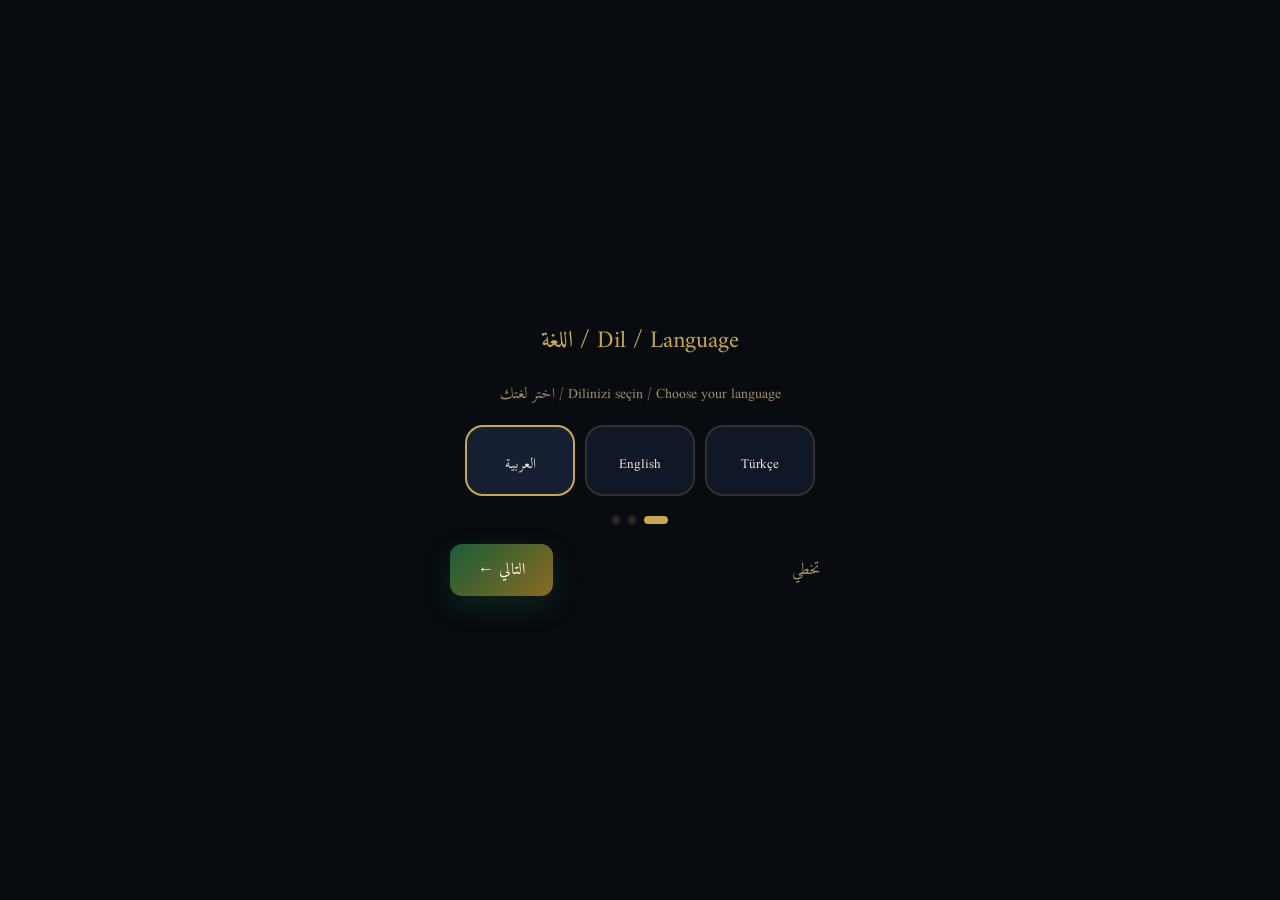
==== commit d0cfc02d: "Add files via upload" ====
--- a/index.html
+++ b/index.html
@@ -286,9 +286,9 @@
 .ob-slider-row input[type=range] { width:100%; accent-color:var(--gold); }
 
 /* Lang cards */
-.ob-langs { display:flex; gap:12px; width:100%; justify-content:center; }
+.ob-langs { display:flex; gap:10px; width:100%; justify-content:center; flex-wrap:wrap; }
 .ob-lang-card {
-  flex:1; padding:16px 8px; border-radius:14px; cursor:pointer;
+  flex:1; min-width:80px; max-width:110px; padding:16px 8px; border-radius:14px; cursor:pointer;
   border:2px solid var(--border); background:var(--dark2);
   text-align:center; transition:all 0.3s;
 }
@@ -364,78 +364,19 @@
 .dua-tr { font-size:0.72rem; color:var(--text-muted); font-style:italic; text-align:center; direction:ltr; margin-bottom:8px; line-height:1.5; }
 .dua-mean { background:rgba(26,94,56,0.1); border:1px solid rgba(39,136,90,0.15); border-radius:8px; padding:7px 10px; font-size:0.78rem; color:#6dbf94; line-height:1.6; }
 
-.dua-read-bar {
-  margin-top: 14px;
-  padding-top: 12px;
-  border-top: 1px solid rgba(201,168,76,0.1);
-}
-.dua-read-progress {
-  height: 3px;
-  background: rgba(255,255,255,0.07);
-  border-radius: 4px;
-  margin-bottom: 10px;
-  overflow: hidden;
-}
-.dua-read-fill {
-  height: 100%;
-  background: linear-gradient(90deg, var(--green), var(--gold));
-  border-radius: 4px;
-  transition: width 0.3s ease;
-}
-.dua-read-row {
-  display: flex;
-  align-items: center;
-  gap: 6px;
-  direction: ltr;
-}
-.dua-read-count {
-  font-family: 'Amiri', serif;
-  font-size: 1.1rem;
-  color: var(--gold);
-  font-weight: 700;
-  min-width: 20px;
-}
-.dua-read-sep { color: var(--text-muted); font-size: 0.8rem; }
-.dua-read-total { color: var(--text-muted); font-size: 0.82rem; margin-right: auto; }
-.dua-read-btn {
-  padding: 8px 16px;
-  background: linear-gradient(135deg, var(--green), #1a5e38);
-  color: #fff;
-  border: none;
-  border-radius: 20px;
-  font-family: 'Amiri', serif;
-  font-size: 0.88rem;
-  cursor: pointer;
-  transition: transform 0.15s, opacity 0.2s;
-  -webkit-tap-highlight-color: transparent;
-}
-.dua-read-btn:active { transform: scale(0.94); }
-.dua-read-btn.done {
-  background: rgba(26,94,56,0.4);
-  opacity: 0.7;
-  cursor: default;
-}
-.dua-again-btn {
-  width: 34px; height: 34px;
-  background: rgba(201,168,76,0.1);
-  color: var(--gold);
-  border: 1px solid rgba(201,168,76,0.2);
-  border-radius: 50%;
-  font-size: 1rem;
-  cursor: pointer;
-  display: inline-flex;
-  align-items: center;
-  justify-content: center;
-  -webkit-tap-highlight-color: transparent;
-}
-.dua-again-btn:active { background: rgba(201,168,76,0.2); }
-
-/* Font size - her yerde çalışsın */
-.dua-arabic {
-  font-size: clamp(1.3rem, var(--arabic-font-size, 1.8rem), 2.8rem) !important;
-  line-height: 2.1;
-}
-
+.dua-read-bar { margin-top:14px; padding-top:12px; border-top:1px solid rgba(201,168,76,0.1); }
+.dua-read-progress { height:3px; background:rgba(255,255,255,0.07); border-radius:4px; margin-bottom:10px; overflow:hidden; }
+.dua-read-fill { height:100%; background:linear-gradient(90deg,var(--green),var(--gold)); border-radius:4px; transition:width 0.3s ease; }
+.dua-read-row { display:flex; align-items:center; gap:8px; }
+.dua-read-count { font-family:'Amiri',serif; font-size:1.1rem; color:var(--gold); font-weight:700; min-width:18px; direction:ltr; }
+.dua-read-sep { color:var(--text-muted); font-size:0.8rem; }
+.dua-read-total { color:var(--text-muted); font-size:0.82rem; }
+.dua-read-btn { flex:1; padding:11px; background:linear-gradient(135deg,var(--green),#1a5e38); color:#fff; border:none; border-radius:20px; font-family:'Amiri',serif; font-size:0.95rem; cursor:pointer; transition:transform 0.15s; -webkit-tap-highlight-color:transparent; text-align:center; direction:rtl; }
+.dua-read-btn:active { transform:scale(0.94); }
+.dua-read-btn.done { background:rgba(26,94,56,0.4); opacity:0.7; cursor:default; }
+.dua-again-btn { width:36px; height:36px; background:rgba(201,168,76,0.1); color:var(--gold); border:1px solid rgba(201,168,76,0.2); border-radius:50%; font-size:1rem; cursor:pointer; display:inline-flex; align-items:center; justify-content:center; -webkit-tap-highlight-color:transparent; flex-shrink:0; }
+
+/* ===== DHIKR STATS ===== */
 .dhikr-stats-bar { display:flex; gap:10px; margin-bottom:12px; }
 .stat-box { flex:1; background:var(--dark2); border:1px solid var(--border); border-radius:14px; padding:10px; text-align:center; }
 .stat-box.stat-main { border-color:var(--gold-dark); }
@@ -1437,6 +1378,16 @@
   text-align: center;
 }
 
+.dua-tr-badge {
+  display: inline-block;
+  font-size: 0.7rem;
+  font-weight: 700;
+  letter-spacing: 0.05em;
+  color: var(--gold);
+  opacity: 0.82;
+  margin-bottom: 3px;
+}
+
 .codex-progress-ring {
   box-shadow: var(--shadow-small);
 }
@@ -1801,6 +1752,206 @@
 
 body.dua-reading .dua-cat-grid {
   margin-top: 0;
+}
+
+/* ===== NEW AZKAR CARD SYSTEM ===== */
+.azkar-tabs-wrap {
+  display: flex;
+  gap: 8px;
+  margin-bottom: 14px;
+}
+.azkar-tab {
+  flex: 1;
+  display: flex;
+  flex-direction: column;
+  align-items: center;
+  gap: 4px;
+  padding: 10px 6px;
+  background: var(--dark2);
+  border: 1px solid var(--border);
+  border-radius: 14px;
+  color: var(--text-muted);
+  font-family: 'Scheherazade New', serif;
+  font-size: 0.88rem;
+  cursor: pointer;
+  transition: all 0.22s;
+  -webkit-tap-highlight-color: transparent;
+}
+.azkar-tab.active {
+  background: linear-gradient(135deg, rgba(26,94,56,0.3), rgba(201,168,76,0.12));
+  border-color: rgba(201,168,76,0.5);
+  color: var(--gold);
+}
+.azkar-tab-icon { font-size: 1.4rem; line-height: 1; }
+
+.azkar-progress-wrap {
+  display: flex;
+  align-items: center;
+  gap: 10px;
+  margin-bottom: 14px;
+}
+.azkar-progress-bar {
+  flex: 1;
+  height: 5px;
+  background: rgba(255,255,255,0.07);
+  border-radius: 4px;
+  overflow: hidden;
+}
+.azkar-progress-fill {
+  height: 100%;
+  background: linear-gradient(90deg, var(--green), var(--gold));
+  border-radius: 4px;
+  transition: width 0.4s ease;
+}
+.azkar-progress-label {
+  font-size: 0.75rem;
+  color: var(--text-muted);
+  white-space: nowrap;
+  min-width: 42px;
+  text-align: left;
+  direction: ltr;
+}
+
+/* Azkar card */
+.azkar-card {
+  background: var(--dark2);
+  border: 1px solid var(--border);
+  border-radius: 16px;
+  padding: 16px 14px 14px;
+  margin-bottom: 10px;
+  transition: border-color 0.2s, opacity 0.3s;
+  box-shadow: var(--shadow-card);
+  position: relative;
+  overflow: hidden;
+}
+.azkar-card::before {
+  content: '';
+  position: absolute;
+  top: 0; left: 0; right: 0;
+  height: 1px;
+  background: linear-gradient(90deg, transparent, rgba(201,168,76,0.3), transparent);
+}
+.azkar-card.done {
+  opacity: 0.55;
+  border-color: rgba(39,136,90,0.35);
+}
+.azkar-card.done .azkar-card-body { text-decoration: none; }
+
+/* Okunuş (Transliteration) Styles */
+.azkar-trans-wrap {
+  margin: 6px 0 12px;
+  padding: 8px 12px;
+  background: rgba(201,168,76,0.05);
+  border-radius: 10px;
+  border: 1px solid rgba(201,168,76,0.1);
+}
+.azkar-transliteration {
+  font-size: 0.78rem;
+  color: var(--text-muted);
+  line-height: 1.7;
+  direction: ltr;
+  text-align: left;
+  font-style: italic;
+  margin-bottom: 4px;
+}
+.azkar-transliteration:last-child { margin-bottom: 0; }
+.azkar-en-text { color: rgba(108,191,148,0.75); font-style: normal; }
+
+.azkar-card-count-badge {
+  font-size: 0.68rem;
+  color: var(--text-muted);
+  background: rgba(201,168,76,0.1);
+  border: 1px solid rgba(201,168,76,0.18);
+  border-radius: 20px;
+  padding: 2px 9px;
+  display: inline-block;
+  margin-bottom: 10px;
+}
+.azkar-card-body {
+  font-family: 'Amiri', serif;
+  font-size: 1.28rem;
+  line-height: 2;
+  color: var(--text);
+  text-align: center;
+  margin-bottom: 14px;
+}
+.azkar-card-footer {
+  display: flex;
+  align-items: center;
+  gap: 10px;
+  padding-top: 10px;
+  border-top: 1px solid rgba(201,168,76,0.1);
+}
+.azkar-counter-display {
+  font-family: 'Amiri', serif;
+  font-size: 1.1rem;
+  color: var(--gold);
+  font-weight: 700;
+  min-width: 52px;
+  direction: ltr;
+}
+.azkar-tap-btn {
+  flex: 1;
+  padding: 11px 10px;
+  background: linear-gradient(135deg, var(--green), #1a5e38);
+  color: #fff;
+  border: none;
+  border-radius: 20px;
+  font-family: 'Amiri', serif;
+  font-size: 1rem;
+  cursor: pointer;
+  transition: transform 0.12s, filter 0.12s;
+  -webkit-tap-highlight-color: transparent;
+  touch-action: manipulation;
+}
+.azkar-tap-btn:active { transform: scale(0.96); }
+.azkar-tap-btn.done-btn {
+  background: linear-gradient(135deg, rgba(39,136,90,0.4), rgba(201,168,76,0.25));
+  color: var(--gold);
+  pointer-events: none;
+}
+.azkar-undo-btn {
+  width: 36px; height: 36px;
+  display: grid; place-items: center;
+  background: var(--dark3);
+  border: 1px solid var(--border);
+  border-radius: 50%;
+  color: var(--text-muted);
+  font-size: 0.9rem;
+  cursor: pointer;
+  transition: color 0.2s;
+  -webkit-tap-highlight-color: transparent;
+}
+.azkar-undo-btn:hover { color: var(--gold); }
+
+/* Completion message */
+.azkar-done-msg {
+  text-align: center;
+  padding: 32px 20px 24px;
+  animation: fadeIn 0.4s ease;
+}
+.azkar-done-icon { font-size: 3rem; margin-bottom: 10px; }
+.azkar-done-title {
+  font-family: 'Amiri', serif;
+  font-size: 1.6rem;
+  color: var(--gold);
+  margin-bottom: 6px;
+}
+.azkar-done-sub {
+  color: var(--text-muted);
+  font-size: 0.88rem;
+  line-height: 1.7;
+  margin-bottom: 20px;
+}
+.azkar-reset-btn {
+  padding: 12px 28px;
+  background: linear-gradient(135deg, var(--green), var(--gold-dark));
+  color: #fff;
+  border: none;
+  border-radius: 14px;
+  font-family: 'Amiri', serif;
+  font-size: 1rem;
+  cursor: pointer;
 }
 </style>
 </head>
@@ -1895,72 +2046,40 @@
 
     <!-- DHIKR -->
     <div class="tab" id="tab-dhikr">
-      <div class="sec-head">
-        <div class="sec-title" id="dhikr-title">عداد الذكر</div>
-        <div class="sec-orn">✦ ✦ ✦ ✦ ✦</div>
+      <!-- Azkar Tabs -->
+      <div class="azkar-tabs-wrap">
+        <button class="azkar-tab active" onclick="switchAzkarTab('morning',this)">
+          <span class="azkar-tab-icon">🌅</span>
+          <span>الصباح</span>
+        </button>
+        <button class="azkar-tab" onclick="switchAzkarTab('evening',this)">
+          <span class="azkar-tab-icon">🌇</span>
+          <span>المساء</span>
+        </button>
+        <button class="azkar-tab" onclick="switchAzkarTab('night',this)">
+          <span class="azkar-tab-icon">🌙</span>
+          <span>النوم</span>
+        </button>
       </div>
 
-      <!-- Streak & Stats Bar -->
-      <div class="dhikr-stats-bar">
-        <div class="stat-box">
-          <div class="stat-val" id="streak-val">0</div>
-          <div class="stat-lbl">🔥 Streak</div>
+      <!-- Progress bar -->
+      <div class="azkar-progress-wrap">
+        <div class="azkar-progress-bar">
+          <div class="azkar-progress-fill" id="azkar-progress-fill" style="width:0%"></div>
         </div>
-        <div class="stat-box stat-main">
-          <div class="stat-val" id="today-total-val">0</div>
-          <div class="stat-lbl">📊 Bugün</div>
-        </div>
-        <div class="stat-box">
-          <div class="stat-val" id="best-streak-val">0</div>
-          <div class="stat-lbl">🏆 En İyi</div>
-        </div>
+        <div class="azkar-progress-label" id="azkar-progress-label">0 / 0</div>
       </div>
 
-      <!-- Günlük Hedef -->
-      <div class="daily-goal-bar">
-        <div class="goal-row">
-          <span class="goal-label" id="goal-label">🎯 Günlük Hedef</span>
-          <span class="goal-nums"><span id="goal-done">0</span> / <span id="goal-target">100</span></span>
-        </div>
-        <div class="goal-track">
-          <div class="goal-fill" id="goal-fill" style="width:0%"></div>
-        </div>
+      <!-- Azkar cards list -->
+      <div id="azkar-list"></div>
+
+      <!-- Completion message -->
+      <div class="azkar-done-msg" id="azkar-done-msg" style="display:none">
+        <div class="azkar-done-icon">✨</div>
+        <div class="azkar-done-title">ما شاء الله!</div>
+        <div class="azkar-done-sub">أتممت أذكارك، جعلها الله في ميزان حسناتك</div>
+        <button class="azkar-reset-btn" onclick="resetAzkarTab()">↺ إعادة الأذكار</button>
       </div>
-
-      <!-- Zikir Seçimi -->
-      <div class="dhikr-tabs">
-        <div class="dhikr-tab active" onclick="switchDhikrTab('general',this)">عام</div>
-        <div class="dhikr-tab" onclick="switchDhikrTab('morning',this)">أذكار الصباح</div>
-        <div class="dhikr-tab" onclick="switchDhikrTab('evening',this)">أذكار المساء</div>
-      </div>
-      <div class="dhikr-grid" id="dhikr-grid"></div>
-      <div class="dhikr-text" id="dhikr-text">سُبْحَانَ اللَّهِ</div>
-
-      <!-- Sayaç -->
-      <div class="counter-area">
-        <div class="counter-c" id="counter-c">
-          <svg class="c-svg" viewBox="0 0 158 158">
-            <defs>
-              <linearGradient id="cg" x1="0%" y1="0%" x2="100%" y2="0%">
-                <stop offset="0%" style="stop-color:#27885a"/>
-                <stop offset="100%" style="stop-color:#c9a84c"/>
-              </linearGradient>
-            </defs>
-            <circle class="c-track" cx="79" cy="79" r="75"/>
-            <circle class="c-fill" id="c-fill" cx="79" cy="79" r="75" stroke-dasharray="471.24" stroke-dashoffset="471.24"/>
-          </svg>
-          <div class="c-num" id="c-num">0</div>
-          <div class="c-of" id="c-of">من 33</div>
-        </div>
-      </div>
-
-      <button class="tap-btn" id="tap-dhikr-btn" onclick="tapDhikr()">اضغط للذكر</button>
-      <div class="dhikr-acts">
-        <button class="act-btn" id="undo-btn" onclick="undoDhikr()">↩ تراجع</button>
-        <button class="act-btn" id="reset-btn" onclick="resetDhikr()">↺ إعادة</button>
-        <button class="act-btn" onclick="toggleDhikrSound()">🔊 <span id="sound-label">Ses</span></button>
-      </div>
-      <div class="total-box"><span id="total-label">مجموع الذكر:</span> <span id="total-num">0</span></div>
     </div>
 
     <!-- 99 NAMES -->
@@ -2074,7 +2193,19 @@
 <!-- ONBOARDING -->
 <div id="onboarding" style="display:none">
   <div class="ob-wrap">
+    <!-- Adım 1: Dil Seçimi -->
     <div class="ob-step" id="ob-step-1">
+      <div class="ob-icon">🌍</div>
+      <div class="ob-title" style="font-size:1.5rem; text-align:center;">Dil / Language / اللغة</div>
+      <div class="ob-sub">Dilinizi seçin / Choose your language / اختر لغتك</div>
+      <div class="ob-langs">
+        <div class="ob-lang-card" id="lang-tr" onclick="selectLang('tr')"><div class="ob-lang-flag">🇹🇷</div><div class="ob-lang-name">Türkçe</div></div>
+        <div class="ob-lang-card" id="lang-en" onclick="selectLang('en')"><div class="ob-lang-flag">🇬🇧</div><div class="ob-lang-name">English</div></div>
+        <div class="ob-lang-card selected" id="lang-ar" onclick="selectLang('ar')"><div class="ob-lang-flag">🇸🇦</div><div class="ob-lang-name">العربية</div></div>
+      </div>
+    </div>
+    <!-- Adım 2: Tema -->
+    <div class="ob-step" id="ob-step-2" style="display:none">
       <div class="ob-icon">🎨</div>
       <div class="ob-title">اختر السمة</div>
       <div class="ob-themes">
@@ -2092,7 +2223,8 @@
         <label class="ob-toggle"><input type="checkbox" id="auto-theme-cb" onchange="toggleAutoTheme(this)"><span class="ob-slider-sw"></span></label>
       </div>
     </div>
-    <div class="ob-step" id="ob-step-2" style="display:none">
+    <!-- Adım 3: Font boyutu -->
+    <div class="ob-step" id="ob-step-3" style="display:none">
       <div class="ob-icon">🔤</div>
       <div class="ob-title">حجم النص</div>
       <div class="ob-preview-box">
@@ -2101,15 +2233,6 @@
       </div>
       <div class="ob-slider-row"><span>حجم الخط العربي</span><input type="range" min="1.4" max="2.8" step="0.1" value="2.0" id="arabic-size-sl" oninput="updateFontPreview()"><span id="arabic-size-val">2.0rem</span></div>
       <div class="ob-slider-row"><span>حجم النص العادي</span><input type="range" min="0.8" max="1.4" step="0.05" value="1.0" id="normal-size-sl" oninput="updateFontPreview()"><span id="normal-size-val">1.0rem</span></div>
-    </div>
-    <div class="ob-step" id="ob-step-3" style="display:none">
-      <div class="ob-icon">🌍</div>
-      <div class="ob-title">اللغة</div>
-      <div class="ob-langs">
-        <div class="ob-lang-card selected" id="lang-ar" onclick="selectLang('ar')"><div class="ob-lang-flag">🇸🇦</div><div class="ob-lang-name">العربية</div></div>
-        <div class="ob-lang-card" id="lang-tr" onclick="selectLang('tr')"><div class="ob-lang-flag">🇹🇷</div><div class="ob-lang-name">Türkçe</div></div>
-        <div class="ob-lang-card" id="lang-en" onclick="selectLang('en')"><div class="ob-lang-flag">🇬🇧</div><div class="ob-lang-name">English</div></div>
-      </div>
     </div>
     <div class="ob-dots"><span class="ob-dot active" id="dot-1"></span><span class="ob-dot" id="dot-2"></span><span class="ob-dot" id="dot-3"></span></div>
     <div class="ob-btns">
@@ -2658,6 +2781,11 @@
 };
 
 const duaCategories = {
+  wakeup: {
+    icon:'🌄',
+    title:{ ar:'أذكار الاستيقاظ', tr:'Uyanış Zikirleri', en:'Waking Up Adhkar' },
+    desc:{ ar:'أذكار الاستيقاظ من النوم', tr:'Uyanırken okunacak dualar', en:'Adhkar upon waking' }
+  },
   morning: {
     icon:'🌅',
     title:{ ar:'أذكار الصباح', tr:'Sabah Duaları', en:'Morning Duas' },
@@ -2778,10 +2906,29 @@
   obLang = l;
   document.querySelectorAll('.ob-lang-card').forEach(c => c.classList.remove('selected'));
   document.getElementById('lang-' + l).classList.add('selected');
+  // HTML dir ve lang attribute'unu hemen güncelle (preview için)
+  document.documentElement.lang = l === 'ar' ? 'ar' : l === 'tr' ? 'tr' : 'en';
+  document.documentElement.dir = l === 'ar' ? 'rtl' : 'ltr';
 }
 
 function obNext() {
   if (obStep < 3) {
+    // Adım 1'den geçerken dili hemen uygula
+    if (obStep === 1) {
+      window._lang = obLang;
+      // Tema adımını seçilen dile göre güncelle
+      const themeLabels = { tr: 'Tema Seçin', en: 'Choose Theme', ar: 'اختر السمة' };
+      const autoLabels = { tr: 'Saate göre otomatik', en: 'Auto by time', ar: 'تلقائي حسب الوقت' };
+      const darkLabels = { tr: '🌙 Gece', en: '🌙 Dark', ar: '🌙 ليلي' };
+      const lightLabels = { tr: '☀️ Gündüz', en: '☀️ Light', ar: '☀️ نهاري' };
+      const fontLabels = { tr: 'Yazı Boyutu', en: 'Font Size', ar: 'حجم النص' };
+      const skipLabels = { tr: 'Geç', en: 'Skip', ar: 'تخطي' };
+      const nextLabels = { tr: 'İleri →', en: 'Next →', ar: 'التالي ←' };
+      const startLabels = { tr: '✨ Uygulamayı Başlat', en: '✨ Start App', ar: 'ابدأ التطبيق ✨' };
+      document.querySelector('.ob-skip').textContent = skipLabels[obLang] || skipLabels.ar;
+      document.getElementById('ob-next-btn').textContent = nextLabels[obLang] || nextLabels.ar;
+      document.getElementById('ob-start-btn').textContent = startLabels[obLang] || startLabels.ar;
+    }
     document.getElementById('ob-step-' + obStep).style.display = 'none';
     obStep++;
     document.getElementById('ob-step-' + obStep).style.display = 'flex';
@@ -3023,6 +3170,9 @@
 
 // ===== DUA DATA =====
 const duas = [
+  { cat:'wakeup', title:'الحمد لله الذي أحيانا', arabic:'الحَمْـدُ لِلّهِ الّذي أَحْـيانا بَعْـدَ ما أَماتَـنا وَإليه النُّـشور', tr:'Alhamdu lillahil-ladhi ahyana ba\'da ma amatana wa ilayhin-nushur', mean:'الحمد لله الذي أحيانا بعد ما أماتنا وإليه النشور', target:1 },
+  { cat:'wakeup', title:'الحمد لله الذي عافاني', arabic:'الحمدُ للهِ الذي عافاني في جَسَدي وَرَدّ عَليّ روحي وَأَذِنَ لي بِذِكْرِه', tr:'Alhamdu lillahil-ladhi afani fi jasadi wa radda alayya ruhi wa adhina li bidhikrih', mean:'الحمد لله الذي عافاني في جسدي ورد علي روحي وأذن لي بذكره', target:1 },
+  { cat:'wakeup', title:'لا إله إلا الله وحده', arabic:'لا إلهَ إلاّ اللّهُ وَحْـدَهُ لا شَـريكَ له، لهُ المُلـكُ ولهُ الحَمـد، وهوَ على كلّ شيءٍ قدير، سُـبْحانَ اللهِ، والحمْـدُ لله، ولا إلهَ إلاّ اللهُ واللهُ أكبَر، وَلا حَولَ وَلا قوّة إلاّ باللّهِ العليّ العظيم. رَبِّ اغْفرْ لي', tr:'La ilaha illallah wahdahu la sharika lah, lahul-mulku wa lahul-hamd, wa huwa ala kulli shay\'in qadir, subhanallah, walhamdu lillah, wa la ilaha illallah wallahu akbar, wa la hawla wa la quwwata illa billahil-aliyyil-azim. Rabbighfir li', mean:'لا إله إلا الله وحده لا شريك له له الملك وله الحمد وهو على كل شيء قدير', target:1 },
   { cat:'morning', title:'دعاء الصباح', arabic:'اللَّهُمَّ بِكَ أَصْبَحْنَا وَبِكَ أَمْسَيْنَا وَبِكَ نَحْيَا وَبِكَ نَمُوتُ وَإِلَيْكَ النُّشُورُ', tr:'Allahumma bika asbahna wa bika amsayna wa bika nahya wa bika namutu wa ilayk al-nushur', mean:'اللهم بك أصبحنا وبك أمسينا وبك نحيا وبك نموت وإليك النشور' },
   { cat:'morning', title:'دعاء الاستيقاظ', arabic:'الْحَمْدُ لِلَّهِ الَّذِي أَحْيَانَا بَعْدَ مَا أَمَاتَنَا وَإِلَيْهِ النُّشُورُ', tr:'Alhamdu lillahil-ladhi ahyana ba\'da ma amatana wa ilayhin-nushur', mean:'الحمد لله الذي أحيانا بعد ما أماتنا وإليه النشور' },
   { cat:'morning', title:'حفظ من كل شر', arabic:'بِسْمِ اللَّهِ الَّذِي لَا يَضُرُّ مَعَ اسْمِهِ شَيْءٌ فِي الْأَرْضِ وَلَا فِي السَّمَاءِ وَهُوَ السَّمِيعُ الْعَلِيمُ', tr:'Bismillahil-ladhi la yadurru ma\'as-mihi shay\'un fil-ardi wa la fis-sama\'i wa huwas-sami\'ul-alim', mean:'بسم الله الذي لا يضر مع اسمه شيء في الأرض ولا في السماء وهو السميع العليم' },
@@ -3096,6 +3246,96 @@
 
 duas.unshift(...morningAdhkarFull);
 
+// ===== EVENING ADHKAR (أذكار المساء) =====
+const eveningDhikr = (title, arabic, count, benefit = '') => ({
+  cat: 'evening', title, arabic, tr: count, mean: benefit || ' ', source: 'أذكار المساء'
+});
+
+const eveningAdhkarFull = [
+  eveningDhikr('الاستعاذة وآية الكرسي', `أَعُوذُ بِاللهِ مِنْ الشَّيْطَانِ الرَّجِيمِ
+اللّهُ لاَ إِلَـهَ إِلاَّ هُوَ الْحَيُّ الْقَيُّومُ لاَ تَأْخُذُهُ سِنَةٌ وَلاَ نَوْمٌ لَّهُ مَا فِي السَّمَاوَاتِ وَمَا فِي الأَرْضِ مَن ذَا الَّذِي يَشْفَعُ عِنْدَهُ إِلاَّ بِإِذْنِهِ يَعْلَمُ مَا بَيْنَ أَيْدِيهِمْ وَمَا خَلْفَهُمْ وَلاَ يُحِيطُونَ بِشَيْءٍ مِّنْ عِلْمِهِ إِلاَّ بِمَا شَاء وَسِعَ كُرْسِيُّهُ السَّمَاوَاتِ وَالأَرْضَ وَلاَ يَؤُودُهُ حِفْظُهُمَا وَهُوَ الْعَلِيُّ الْعَظِيمُ. [آية الكرسى - البقرة 255].`, 'مرة واحدة', 'من قالها حين يصبح أجير من الجن حتى يمسى ومن قالها حين يمسى أجير من الجن حتى يصبح.'),
+  eveningDhikr('آخر سورة البقرة', `أَعُوذُ بِاللهِ مِنْ الشَّيْطَانِ الرَّجِيمِ
+آمَنَ الرَّسُولُ بِمَا أُنْزِلَ إِلَيْهِ مِنْ رَبِّهِ وَالْمُؤْمِنُونَ كُلٌّ آمَنَ بِاللَّهِ وَمَلَائِكَتِهِ وَكُتُبِهِ وَرُسُلِهِ لَا نُفَرِّقُ بَيْنَ أَحَدٍ مِنْ رُسُلِهِ وَقَالُوا سَمِعْنَا وَأَطَعْنَا غُفْرَانَكَ رَبَّنَا وَإِلَيْكَ الْمَصِيرُ. لَا يُكَلِّفُ اللَّهُ نَفْسًا إِلَّا وُسْعَهَا لَهَا مَا كَسَبَتْ وَعَلَيْهَا مَا اكْتَسَبَتْ رَبَّنَا لَا تُؤَاخِذْنَا إِنْ نَسِينَا أَوْ أَخْطَأْنَا رَبَّنَا وَلَا تَحْمِلْ عَلَيْنَا إِصْرًا كَمَا حَمَلْتَهُ عَلَى الَّذِينَ مِنْ قَبْلِنَا رَبَّنَا وَلَا تُحَمِّلْنَا مَا لَا طَاقَةَ لَنَا بِهِ وَاعْفُ عَنَّا وَاغْفِرْ لَنَا وَارْحَمْنَا أَنْتَ مَوْلَانَا فَانْصُرْنَا عَلَى الْقَوْمِ الْكَافِرِينَ. [البقرة 285-286].`, 'مرة واحدة', 'من قرأ آيتين من آخر سورة البقرة في ليلة كفتاه.'),
+  eveningDhikr('سورة الإخلاص', `بِسْمِ اللهِ الرَّحْمنِ الرَّحِيم
+قُلْ هُوَ ٱللَّهُ أَحَدٌ، ٱللَّهُ ٱلصَّمَدُ، لَمْ يَلِدْ وَلَمْ يُولَدْ، وَلَمْ يَكُن لَّهُۥ كُفُوًا أَحَدٌۢ.`, 'ثلاث مرات', 'من قالها حين يصبح وحين يمسى كفته من كل شيء.'),
+  eveningDhikr('سورة الفلق', `بِسْمِ اللهِ الرَّحْمنِ الرَّحِيم
+قُلْ أَعُوذُ بِرَبِّ ٱلْفَلَقِ، مِن شَرِّ مَا خَلَقَ، وَمِن شَرِّ غَاسِقٍ إِذَا وَقَبَ، وَمِن شَرِّ ٱلنَّفَّٰثَٰتِ فِى ٱلْعُقَدِ، وَمِن شَرِّ حَاسِدٍ إِذَا حَسَدَ.`, 'ثلاث مرات'),
+  eveningDhikr('سورة الناس', `بِسْمِ اللهِ الرَّحْمنِ الرَّحِيم
+قُلْ أَعُوذُ بِرَبِّ ٱلنَّاسِ، مَلِكِ ٱلنَّاسِ، إِلَٰهِ ٱلنَّاسِ، مِن شَرِّ ٱلْوَسْوَاسِ ٱلْخَنَّاسِ، ٱلَّذِى يُوَسْوِسُ فِى صُدُورِ ٱلنَّاسِ، مِنَ ٱلْجِنَّةِ وَٱلنَّاسِ.`, 'ثلاث مرات'),
+  eveningDhikr('أمسينا وأمسى الملك لله', `أَمْسَيْـنا وَأَمْسـى المـلكُ لله وَالحَمدُ لله، لا إلهَ إلاّ اللّهُ وَحدَهُ لا شَريكَ لهُ، لهُ المُـلكُ ولهُ الحَمْـد، وهُوَ على كلّ شَيءٍ قدير، رَبِّ أسْـأَلُـكَ خَـيرَ ما في هـذهِ اللَّـيْلَةِ وَخَـيرَ ما بَعْـدَهـا، وَأَعـوذُ بِكَ مِنْ شَـرِّ ما في هـذهِ اللَّـيْلةِ وَشَرِّ ما بَعْـدَهـا، رَبِّ أَعـوذُبِكَ مِنَ الْكَسَـلِ وَسـوءِ الْكِـبَر، رَبِّ أَعـوذُ بِكَ مِنْ عَـذابٍ في النّـارِ وَعَـذابٍ في القَـبْر.`, 'مرة واحدة'),
+  eveningDhikr('سيد الاستغفار', `اللّهـمَّ أَنْتَ رَبِّـي لا إلهَ إلاّ أَنْتَ، خَلَقْتَنـي وَأَنا عَبْـدُك، وَأَنا عَلـى عَهْـدِكَ وَوَعْـدِكَ ما اسْتَـطَعْـت، أَعـوذُبِكَ مِنْ شَـرِّ ما صَنَـعْت، أَبـوءُ لَـكَ بِنِعْـمَتِـكَ عَلَـيَّ وَأَبـوءُ بِذَنْـبي فَاغْفـِرْ لي فَإِنَّـهُ لا يَغْـفِرُ الذُّنـوبَ إِلاّ أَنْتَ.`, 'مرة واحدة', 'من قالها موقنا بها حين يمسى ومات من ليلته دخل الجنة.'),
+  eveningDhikr('رضيت بالله ربا', `رَضيـتُ بِاللهِ رَبَّـاً وَبِالإسْلامِ ديـناً وَبِمُحَـمَّدٍ صلى الله عليه وسلم نَبِيّـاً.`, 'ثلاث مرات', 'من قالها حين يمسى كان حقا على الله أن يرضيه يوم القيامة.'),
+  eveningDhikr('الشهادة لله', `اللّهُـمَّ إِنِّـي أمسيتُ أُشْـهِدُك، وَأُشْـهِدُ حَمَلَـةَ عَـرْشِـك، وَمَلَائِكَتَكَ، وَجَمـيعَ خَلْـقِك، أَنَّـكَ أَنْـتَ اللهُ لا إلهَ إلاّ أَنْـتَ وَحْـدَكَ لا شَريكَ لَـك، وَأَنَّ مُحَمّـداً عَبْـدُكَ وَرَسـولُـك.`, 'أربع مرات', 'من قالها أعتقه الله من النار.'),
+  eveningDhikr('شكر نعمة اليوم', `اللّهُـمَّ ما أَمسى بي مِـنْ نِعْـمَةٍ أَو بِأَحَـدٍ مِـنْ خَلْـقِك، فَمِـنْكَ وَحْـدَكَ لا شريكَ لَـك، فَلَـكَ الْحَمْـدُ وَلَـكَ الشُّكْـر.`, 'مرة واحدة', 'من قالها حين يمسى أدى شكر يومه.'),
+  eveningDhikr('حسبي الله', `حَسْبِـيَ اللّهُ لا إلهَ إلاّ هُوَ عَلَـيهِ تَوَكَّـلتُ وَهُوَ رَبُّ العَرْشِ العَظـيم.`, 'سبع مرات', 'من قالها كفاه الله ما أهمه من أمر الدنيا والآخرة.'),
+  eveningDhikr('بسم الله الذي لا يضر', `بِسـمِ اللهِ الذي لا يَضُـرُّ مَعَ اسمِـهِ شَيءٌ في الأرْضِ وَلا في السّمـاءِ وَهـوَ السّمـيعُ العَلـيم.`, 'ثلاث مرات', 'لم يضره من الله شيء.'),
+  eveningDhikr('اللهم بك أمسينا', `اللّهُـمَّ بِكَ أَمْسَـينا وَبِكَ أَصْـبَحْنا، وَبِكَ نَحْـيا وَبِكَ نَمُـوتُ وَإِلَـيْكَ الْمَصِيرُ.`, 'مرة واحدة'),
+  eveningDhikr('على فطرة الإسلام', `أَمْسَيْنَا عَلَى فِطْرَةِ الإسْلاَمِ، وَعَلَى كَلِمَةِ الإِخْلاَصِ، وَعَلَى دِينِ نَبِيِّنَا مُحَمَّدٍ صَلَّى اللهُ عَلَيْهِ وَسَلَّمَ، وَعَلَى مِلَّةِ أَبِينَا إبْرَاهِيمَ حَنِيفاً مُسْلِماً وَمَا كَانَ مِنَ المُشْرِكِينَ.`, 'مرة واحدة'),
+  eveningDhikr('سبحان الله وبحمده عدد خلقه', `سُبْحـانَ اللهِ وَبِحَمْـدِهِ عَدَدَ خَلْـقِه، وَرِضـا نَفْسِـه، وَزِنَـةَ عَـرْشِـه، وَمِـدادَ كَلِمـاتِـه.`, 'ثلاث مرات'),
+  eveningDhikr('العافية في البدن', `اللّهُـمَّ عافِـني في بَدَنـي، اللّهُـمَّ عافِـني في سَمْـعي، اللّهُـمَّ عافِـني في بَصَـري، لا إلهَ إلاّ أَنْـتَ.`, 'ثلاث مرات'),
+  eveningDhikr('الاستعاذة من الكفر والفقر', `اللّهُـمَّ إِنّـي أَعـوذُ بِكَ مِنَ الْكُـفر، وَالفَـقْر، وَأَعـوذُ بِكَ مِنْ عَذابِ القَـبْر، لا إلهَ إلاّ أَنْـتَ.`, 'ثلاث مرات'),
+  eveningDhikr('العفو والعافية', `اللّهُـمَّ إِنِّـي أسْـأَلُـكَ العَـفْوَ وَالعـافِـيةَ في الدُّنْـيا وَالآخِـرَة، اللّهُـمَّ إِنِّـي أسْـأَلُـكَ العَـفْوَ وَالعـافِـيةَ في ديني وَدُنْـيايَ وَأهْـلي وَمالـي، اللّهُـمَّ اسْتُـرْ عـوْراتي وَآمِـنْ رَوْعاتـي، اللّهُـمَّ احْفَظْـني مِن بَـينِ يَدَيَّ وَمِن خَلْفـي وَعَن يَمـيني وَعَن شِمـالي، وَمِن فَوْقـي، وَأَعـوذُ بِعَظَمَـتِكَ أَن أُغْـتالَ مِن تَحْتـي.`, 'مرة واحدة'),
+  eveningDhikr('يا حي يا قيوم', `يَا حَيُّ يَا قيُّومُ بِرَحْمَتِكَ أسْتَغِيثُ أصْلِحْ لِي شَأنِي كُلَّهُ وَلاَ تَكِلْنِي إلَى نَفْسِي طَـرْفَةَ عَيْنٍ.`, 'ثلاث مرات'),
+  eveningDhikr('خير هذه الليلة', `أَمْسَيْنا وَأَمْسَى الْمُلْكُ للهِ رَبِّ الْعَالَمَيْنِ، اللَّهُمَّ إِنَّي أسْأَلُكَ خَيْرَ هَذَه اللَّيْلَةِ فَتْحَهَا وَنَصْرَهَا وَنُوْرَهَا وَبَرَكَتهَا وَهُدَاهَا، وَأَعُوذُ بِكَ مِنْ شَرِّ مَا فيهِا وَشَرَّ مَا بَعْدَهَا.`, 'مرة واحدة'),
+  eveningDhikr('عالم الغيب والشهادة', `اللّهُـمَّ عالِـمَ الغَـيْبِ وَالشّـهادَةِ فاطِـرَ السّماواتِ وَالأرْضِ رَبَّ كـلِّ شَـيءٍ وَمَليـكَه، أَشْهَـدُ أَنْ لا إِلـهَ إِلاّ أَنْت، أَعـوذُ بِكَ مِن شَـرِّ نَفْسـي وَمِن شَـرِّ الشَّيْـطانِ وَشِرْكِهِ، وَأَنْ أَقْتَـرِفَ عَلـى نَفْسـي سوءاً أَوْ أَجُـرَّهُ إِلـى مُسْـلِم.`, 'مرة واحدة'),
+  eveningDhikr('كلمات الله التامات', `أَعـوذُ بِكَلِمـاتِ اللّهِ التّـامّـاتِ مِنْ شَـرِّ ما خَلَـق.`, 'ثلاث مرات'),
+  eveningDhikr('الصلاة على النبي', `اللَّهُمَّ صَلِّ وَسَلِّمْ وَبَارِكْ على نَبِيِّنَا مُحمَّد.`, 'عشر مرات', 'من صلى على حين يمسى أدركته شفاعتي يوم القيامة.'),
+  eveningDhikr('الاستغفار من الشرك', `اللَّهُمَّ إِنَّا نَعُوذُ بِكَ مِنْ أَنْ نُشْرِكَ بِكَ شَيْئًا نَعْلَمُهُ، وَنَسْتَغْفِرُكَ لِمَا لَا نَعْلَمُهُ.`, 'ثلاث مرات'),
+  eveningDhikr('الهم والحزن', `اللَّهُمَّ إِنِّي أَعُوذُ بِكَ مِنْ الْهَمِّ وَالْحَزَنِ، وَأَعُوذُ بِكَ مِنْ الْعَجْزِ وَالْكَسَلِ، وَأَعُوذُ بِكَ مِنْ الْجُبْنِ وَالْبُخْلِ، وَأَعُوذُ بِكَ مِنْ غَلَبَةِ الدَّيْنِ، وَقَهْرِ الرِّجَالِ.`, 'ثلاث مرات'),
+  eveningDhikr('أستغفر الله العظيم', `أسْتَغْفِرُ اللهَ العَظِيمَ الَّذِي لاَ إلَهَ إلاَّ هُوَ، الحَيُّ القَيُّومُ، وَأتُوبُ إلَيهِ.`, 'ثلاث مرات'),
+  eveningDhikr('لك الحمد', `يَا رَبِّ، لَكَ الْحَمْدُ كَمَا يَنْبَغِي لِجَلَالِ وَجْهِكَ، وَلِعَظِيمِ سُلْطَانِكَ.`, 'ثلاث مرات'),
+  eveningDhikr('لا إله إلا الله وحده', `لَا إلَه إلّا اللهُ وَحْدَهُ لَا شَرِيكَ لَهُ، لَهُ الْمُلْكُ وَلَهُ الْحَمْدُ وَهُوَ عَلَى كُلِّ شَيْءِ قَدِيرِ.`, 'مائة مرة', 'كانت له عدل عشر رقاب، وكتبت له مئة حسنة، ومحيت عنه مئة سيئة، وكانت له حرزا من الشيطان.'),
+  eveningDhikr('التوكل على الله', `اللَّهُمَّ أَنْتَ رَبِّي لا إِلَهَ إِلا أَنْتَ، عَلَيْكَ تَوَكَّلْتُ، وَأَنْتَ رَبُّ الْعَرْشِ الْعَظِيمِ، مَا شَاءَ اللَّهُ كَانَ، وَمَا لَمْ يَشَأْ لَمْ يَكُنْ، وَلا حَوْلَ وَلا قُوَّةَ إِلا بِاللَّهِ الْعَلِيِّ الْعَظِيمِ، أَعْلَمُ أَنَّ اللَّهَ عَلَى كُلِّ شَيْءٍ قَدِيرٌ، وَأَنَّ اللَّهَ قَدْ أَحَاطَ بِكُلِّ شَيْءٍ عِلْمًا، اللَّهُمَّ إِنِّي أَعُوذُ بِكَ مِنْ شَرِّ نَفْسِي، وَمِنْ شَرِّ كُلِّ دَابَّةٍ أَنْتَ آخِذٌ بِنَاصِيَتِهَا، إِنَّ رَبِّي عَلَى صِرَاطٍ مُسْتَقِيمٍ.`, 'مرة واحدة', 'ذكر طيب.'),
+  eveningDhikr('سبحان الله وبحمده', `سُبْحـانَ اللهِ وَبِحَمْـدِهِ.`, 'مائة مرة', 'حُطَّتْ خَطَايَاهُ وَإِنْ كَانَتْ مِثْلَ زَبَدِ الْبَحْرِ.')
+];
+
+duas.push(...eveningAdhkarFull);
+
+// ===== SLEEP DUAS (أذكار النوم) =====
+const sleepDhikr = (title, arabic, count, benefit = '') => ({
+  cat: 'night', title, arabic, tr: count, mean: benefit || ' ', source: 'أذكار النوم'
+});
+
+const sleepDuasFull = [
+  sleepDhikr('دعاء وضع الجنب', `بِاسْمِكَ رَبِّـي وَضَعْـتُ جَنْـبي، وَبِكَ أَرْفَعُـه، فَإِن أَمْسَـكْتَ نَفْسـي فارْحَـمْها، وَإِنْ أَرْسَلْتَـها فاحْفَظْـها بِمـا تَحْفَـظُ بِه عِبـادَكَ الصّـالِحـين.`, 'مرة واحدة'),
+  sleepDhikr('دعاء التوفي والحياة', `اللّهُـمَّ إِنَّـكَ خَلَـقْتَ نَفْسـي وَأَنْـتَ تَوَفّـاهـا لَكَ مَـماتـها وَمَحْـياها، إِنْ أَحْيَيْـتَها فاحْفَظْـها، وَإِنْ أَمَتَّـها فَاغْفِـرْ لَـها. اللّهُـمَّ إِنَّـي أَسْـأَلُـكَ العـافِـيَة.`, 'مرة واحدة'),
+  sleepDhikr('الاستعاذة من العذاب', `اللّهُـمَّ قِنـي عَذابَـكَ يَـوْمَ تَبْـعَثُ عِبـادَك.`, 'ثلاث مرات'),
+  sleepDhikr('باسمك اللهم أموت وأحيا', `بِاسْـمِكَ اللّهُـمَّ أَمـوتُ وَأَحْـيا.`, 'مرة واحدة'),
+  sleepDhikr('الحمد لله على الكفاية', `الـحَمْدُ للهِ الَّذي أَطْـعَمَنا وَسَقـانا، وَكَفـانا، وَآوانا، فَكَـمْ مِمَّـنْ لا كـافِيَ لَـهُ وَلا مُـؤْوي.`, 'مرة واحدة'),
+  sleepDhikr('دعاء فزع الليل', `اللّهُـمَّ عالِـمَ الغَـيبِ وَالشّـهادةِ فاطِـرَ السّماواتِ وَالأرْضِ رَبَّ كُـلِّ شَـيءٍ وَمَليـكَه، أَشْهـدُ أَنْ لا إِلـهَ إِلاّ أَنْت، أَعـوذُ بِكَ مِن شَـرِّ نَفْسـي، وَمِن شَـرِّ الشَّيْـطانِ وَشِـرْكِه، وَأَنْ أَقْتَـرِفَ عَلـى نَفْسـي سوءاً أَوْ أَجُـرَّهُ إِلـى مُسْـلِم.`, 'مرة واحدة'),
+  sleepDhikr('تسليم الأمر لله', `اللّهُـمَّ أَسْـلَمْتُ نَفْـسي إِلَـيْكَ، وَفَوَّضْـتُ أَمْـري إِلَـيْكَ، وَوَجَّـهْتُ وَجْـهي إِلَـيْكَ، وَأَلْـجَـأْتُ ظَهـري إِلَـيْكَ، رَغْبَـةً وَرَهْـبَةً إِلَـيْكَ، لا مَلْجَـأَ وَلا مَنْـجـا مِنْـكَ إِلاّ إِلَـيْكَ، آمَنْـتُ بِكِتـابِكَ الّـذي أَنْزَلْـتَ وَبِنَبِـيِّـكَ الّـذي أَرْسَلْـت.`, 'مرة واحدة'),
+  sleepDhikr('المعوذات قبل النوم', `يَجْمَعُ كَفَّيْهِ ثُمَّ يَنْفُثُ فِيهِمَا وَيَقْرَأُ سُورَةَ الْإِخْلَاصِ وَسُورَةَ الْفَلَقِ وَسُورَةَ النَّاسِ، ثُمَّ يَمْسَحُ بِهِمَا مَا اسْتَطَاعَ مِنَ الْجَسَدِ يَبْدَأُ بِهِمَا عَلَى رَأْسِهِ وَوَجْهِهِ وَمَا أَقْبَلَ مِنْ جَسَدِهِ.`, 'ثلاث مرات'),
+  sleepDhikr('آخر سورة البقرة', `أَعُوذُ بِاللهِ مِنْ الشَّيْطَانِ الرَّجِيمِ
+آمَنَ الرَّسُولُ بِمَا أُنْزِلَ إِلَيْهِ مِنْ رَبِّهِ وَالْمُؤْمِنُونَ كُلٌّ آمَنَ بِاللَّهِ وَمَلَائِكَتِهِ وَكُتُبِهِ وَرُسُلِهِ لَا نُفَرِّقُ بَيْنَ أَحَدٍ مِنْ رُسُلِهِ وَقَالُوا سَمِعْنَا وَأَطَعْنَا غُفْرَانَكَ رَبَّنَا وَإِلَيْكَ الْمَصِيرُ. لَا يُكَلِّفُ اللَّهُ نَفْسًا إِلَّا وُسْعَهَا لَهَا مَا كَسَبَتْ وَعَلَيْهَا مَا اكْتَسَبَتْ رَبَّنَا لَا تُؤَاخِذْنَا إِنْ نَسِينَا أَوْ أَخْطَأْنَا رَبَّنَا وَلَا تَحْمِلْ عَلَيْنَا إِصْرًا كَمَا حَمَلْتَهُ عَلَى الَّذِينَ مِنْ قَبْلِنَا رَبَّنَا وَلَا تُحَمِّلْنَا مَا لَا طَاقَةَ لَنَا بِهِ وَاعْفُ عَنَّا وَاغْفِرْ لَنَا وَارْحَمْنَا أَنْتَ مَوْلَانَا فَانْصُرْنَا عَلَى الْقَوْمِ الْكَافِرِينَ. [البقرة 285-286]`, 'مرة واحدة', 'من قرأ آيتين من آخر سورة البقرة في ليلة كفتاه.'),
+  sleepDhikr('آية الكرسي عند النوم', `أَعُوذُ بِاللهِ مِنْ الشَّيْطَانِ الرَّجِيمِ
+اللّهُ لاَ إِلَـهَ إِلاَّ هُوَ الْحَيُّ الْقَيُّومُ لاَ تَأْخُذُهُ سِنَةٌ وَلاَ نَوْمٌ لَّهُ مَا فِي السَّمَاوَاتِ وَمَا فِي الأَرْضِ مَن ذَا الَّذِي يَشْفَعُ عِنْدَهُ إِلاَّ بِإِذْنِهِ يَعْلَمُ مَا بَيْنَ أَيْدِيهِمْ وَمَا خَلْفَهُمْ وَلاَ يُحِيطُونَ بِشَيْءٍ مِّنْ عِلْمِهِ إِلاَّ بِمَا شَاء وَسِعَ كُرْسِيُّهُ السَّمَاوَاتِ وَالأَرْضَ وَلاَ يَؤُودُهُ حِفْظُهُمَا وَهُوَ الْعَلِيُّ الْعَظِيمُ. [البقرة 255]`, 'مرة واحدة', 'أجير من الجن حتى يصبح.'),
+  sleepDhikr('دعاء الأرق', `اللهم رب السموات السبع وما أظلت، ورب الأرضين وما أقلت، ورب الشياطين وما أضلت، كن لي جارا من خلقك كلهم جميعا أن يفرط علي أحد منهم أو أن يبغي علي، عز جارك، وجل ثناؤك ولا إله غيرك، ولا إله إلا أنت.`, 'مرة واحدة', 'للأرق وعدم النوم.'),
+  sleepDhikr('دعاء الفزع في النوم', `أَعُوذُ بِكَلِمَاتِ اللَّهِ التَّامَّةِ مِنْ غَضَبِهِ وَشَرِّ عِبَادِهِ، وَمِنْ هَمَزَاتِ الشَّيَاطِينِ وَأَنْ يَحْضُرُونِ.`, 'مرة واحدة', 'للفزع والأحلام السيئة.')
+];
+
+duas.push(...sleepDuasFull);
+
+// ===== MOSQUE DUAS (أذكار المسجد) =====
+const mosqueDuasFull = [
+  { cat:'mosque', title:'دعاء الذهاب إلى المسجد', arabic:`اللّهُـمَّ اجْعَـلْ في قَلْبـي نورا، وَفي لِسـاني نورا، وَاجْعَـلْ في سَمْعي نورا، وَاجْعَـلْ في بَصَري نورا، وَاجْعَـلْ مِنْ خَلْفي نورا، وَمِنْ أَمامـي نورا، وَاجْعَـلْ مِنْ فَوْقـي نورا، وَمِن تَحْتـي نورا. اللّهُـمَّ أَعْطِنـي نورا.`, tr:'مرة واحدة', mean:' ', source:'أذكار المسجد' },
+  { cat:'mosque', title:'دعاء دخول المسجد', arabic:`يَبْدَأُ بِرِجْلِهِ الْيُمْنَى وَيَقُولُ: أَعوذُ باللهِ العَظيـم وَبِوَجْهِـهِ الكَرِيـم وَسُلْطـانِه القَديـم مِنَ الشّيْـطانِ الرَّجـيم، بِسْمِ اللَّهِ، وَالصَّلاةُ وَالسَّلامُ عَلَى رَسُولِ الله، اللّهُـمَّ افْتَـحْ لي أَبْوابَ رَحْمَتـِك.`, tr:'مرة واحدة', mean:' ', source:'أذكار المسجد' },
+  { cat:'mosque', title:'دعاء الخروج من المسجد', arabic:`يَبْدَأُ بِرِجْلِهِ الْيُسْرَى وَيَقُولُ: بِسْـمِ اللَّـهِ وَالصَّلاةُ وَالسَّلامُ عَلَى رَسُولِ اللَّهِ، اللَّهُمَّ إنِّي أَسْأَلُكَ مِنْ فَضْلِكَ، اللَّهُمَّ اعْصِمْنِي مِنَ الشَّيْطَانِ الرَّجِيم.`, tr:'مرة واحدة', mean:' ', source:'أذكار المسجد' }
+];
+
+duas.push(...mosqueDuasFull);
+
+// ===== FOOD DUAS (أذكار الطعام) =====
+const foodDuasFull = [
+  { cat:'food', title:'دعاء الطعام والشراب', arabic:`بِسْمِ اللهِ. فإنْ نسي في أَوَّلِهِ فَلْيَقُلْ: بِسْمِ اللَّه أَوَّلَهُ وَآخِرَهُ.`, tr:'مرة واحدة', mean:' ', source:'أذكار الطعام' },
+  { cat:'food', title:'دعاء شرب اللبن', arabic:`اَللَّهُمَّ بَارِكْ لَنَا فِيهِ وَزِدْنَا مِنْهُ.`, tr:'مرة واحدة', mean:' ', source:'أذكار الطعام' },
+  { cat:'food', title:'دعاء الفراغ من الطعام', arabic:`الْحَمْدُ للهِ الَّذِي أَطْعَمَنِي هَذَا وَرَزَقَنِيهِ مِنْ غَيْرِ حَوْلٍ مِّنِّي وَلاَ قُوَّةٍ.`, tr:'مرة واحدة', mean:'غُفِرَ لَهُ مَا تَقَدَّمَ مِنْ ذَنْبِهِ.', source:'أذكار الطعام' },
+  { cat:'food', title:'الحمد لله على الطعام', arabic:`الْحَمْدُ لِلَّهِ كَثِيرًا طَيِّبًا مُبَارَكًا فِيهِ غَيْرَ مَكْفِيٍّ وَلَا مُوَدَّعٍ وَلَا مُسْتَغْنًى عَنْهُ رَبَّنَا.`, tr:'مرة واحدة', mean:' ', source:'أذكار الطعام' },
+  { cat:'food', title:'دعاء الضيف لصاحب الطعام', arabic:`أَفْطَرَ عِنْدَكُمُ الصَّائِمُونَ، وَأَكَلَ طَعَامَكُمُ الأَبْرَارُ، وَصَلَّتْ عَلَيْكُمُ الْمَلائِكَةُ.`, tr:'مرة واحدة', mean:' ', source:'أذكار الطعام' },
+  { cat:'food', title:'هدى النبي ﷺ في الشرب', arabic:`كَانَ صَلَّى اللهُ عَلَيْهِ وَسَلَّمَ يَشْرَبُ فِي ثَلاَثَةِ أَنْفَاسٍ، إِذَا أَدْنَى الإِنَاءَ إِلَى فَمِهِ سَمَّى اللهَ تَعَالَى، وَإِذَا أَخَّرَهُ حَمِدَ اللهَ تَعَالَى، يَفْعَلُ ذَلِكَ ثَلاَثَ مَرَّاتٍ.`, tr:'مرة واحدة', mean:' ', source:'أذكار الطعام' }
+];
+
+duas.push(...foodDuasFull);
+
 let curCat = 'all';
 
 function openDuaCat(cat) {
@@ -3107,6 +3347,8 @@
   const backTxts = { ar:'رجوع', tr:'Geri', en:'Back' };
   const backEl = document.getElementById('dua-back-txt');
   if (backEl) backEl.textContent = backTxts[lang] || 'رجوع';
+  // Push history state so hardware back button returns to category grid
+  history.pushState({ duaOpen: true, cat: cat }, '', '');
   renderDuas();
 }
 
@@ -3114,19 +3356,31 @@
   document.getElementById('dua-cat-cards').style.display = 'block';
   document.getElementById('dua-list-wrap').style.display = 'none';
   document.getElementById('main-content').scrollTop = 0;
-}
+  // Remove history state so back button doesn't exit
+  if (history.state && history.state.duaOpen) {
+    history.back();
+  }
+}
+
+// Hardware back button: intercept when dua list is open
+window.addEventListener('popstate', function(e) {
+  const listWrap = document.getElementById('dua-list-wrap');
+  if (listWrap && listWrap.style.display !== 'none') {
+    // Push state again so user can press back again to actually leave
+    document.getElementById('dua-cat-cards').style.display = 'block';
+    listWrap.style.display = 'none';
+    document.getElementById('main-content').scrollTop = 0;
+  }
+});
+
+
 
 function renderDuas() {
   const list = document.getElementById('dua-list');
   const lang = window._lang || 'ar';
   const filtered = curCat === 'all' ? duas : duas.filter(d => d.cat === curCat);
   const meanLabels = { ar:'المعنى', tr:'Anlamı', en:'Meaning' };
-  const timesLabels = { ar:'مرة', tr:'kez', en:'times' };
-  const readLabels = { ar:'اقرأ', tr:'Oku', en:'Read' };
-  const doneLabels = { ar:'✓ تم', tr:'✓ Tamam', en:'✓ Done' };
-  const againLabels = { ar:'↺ مرة أخرى', tr:'↺ Tekrar', en:'↺ Again' };
   const meanLabel = meanLabels[lang] || 'المعنى';
-  const timesLabel = timesLabels[lang] || 'kez';
   const catData = duaCategories[curCat];
   const catHtml = catData ? `
     <div class="dua-cat-head">
@@ -3136,287 +3390,281 @@
         <div class="dua-cat-head-meta">${filtered.length} ${lang==='tr'?'dua':lang==='en'?'prayers':'أدعية'} · ${catData.desc[lang]||catData.desc.ar}</div>
       </div>
     </div>` : '';
-  list.innerHTML = catHtml + filtered.map((d, i) => {
-    const target = d.target || 1;
-    const lang = window._lang || 'ar';
-    const timesLabels = { ar:'×', tr:'×', en:'×' };
-    const readLabels = { ar:`اقرأ ${target}×`, tr:`${target}× Oku`, en:`Read ${target}×` };
-    const againLabels = { ar:'↺', tr:'↺', en:'↺' };
-    return `
-    <div class="dua-card" id="dua-card-${i}">
+  list.innerHTML = catHtml + filtered.map(d => `
+    <div class="dua-card">
       <div class="dua-label">${d.title}</div>
       <div class="dua-arabic">${d.arabic}</div>
-      <div class="dua-read-bar">
-        <div class="dua-read-progress">
-          <div class="dua-read-fill" id="dua-fill-${i}" style="width:0%"></div>
-        </div>
-        <div class="dua-read-row">
-          <span class="dua-read-count" id="dua-count-${i}">0</span>
-          <span class="dua-read-sep">/</span>
-          <span class="dua-read-total">${target}</span>
-          <button class="dua-read-btn" id="dua-btn-${i}" onclick="duaRead(${i}, ${target})">${readLabels[lang]}</button>
-          <button class="dua-again-btn" id="dua-again-${i}" onclick="duaReset(${i}, ${target}, '${lang}')" style="display:none">↺</button>
-        </div>
-      </div>
+      <div class="dua-divider"></div>
+      <div class="dua-tr">${d.tr}</div>
+      <div class="dua-mean"><span>${meanLabel}</span>${d.mean}</div>
     </div>
-  `}).join('');
-}
-
-// Dua sayaç sistemi
+  `).join('');
+}
+
+function filterDua(cat) { curCat = cat; renderDuas(); }
+renderDuaCatGrid();
+
+// ===== DUA SAYAÇ =====
 const duaCounts = {};
 function duaRead(i, target) {
   if (!duaCounts[i]) duaCounts[i] = 0;
   if (duaCounts[i] >= target) return;
   duaCounts[i]++;
-  const fill = document.getElementById(`dua-fill-${i}`);
-  const count = document.getElementById(`dua-count-${i}`);
-  const btn = document.getElementById(`dua-btn-${i}`);
-  const again = document.getElementById(`dua-again-${i}`);
-  const pct = (duaCounts[i] / target) * 100;
-  if (fill) fill.style.width = pct + '%';
+  const fill = document.getElementById(`drf-${i}`);
+  const count = document.getElementById(`drc-${i}`);
+  const btn = document.getElementById(`drb-${i}`);
+  const again = document.getElementById(`dra-${i}`);
+  if (fill) fill.style.width = (duaCounts[i] / target * 100) + '%';
   if (count) count.textContent = duaCounts[i];
-  // Titreşim
   if (navigator.vibrate) navigator.vibrate(20);
   if (duaCounts[i] >= target) {
     if (btn) { btn.textContent = '✓'; btn.classList.add('done'); btn.disabled = true; }
     if (again) again.style.display = 'inline-flex';
     if (navigator.vibrate) navigator.vibrate([50,30,80]);
     const lang = window._lang || 'ar';
-    const toastMsgs = { ar:'أحسنت! اكتملت القراءة ✓', tr:'Tamamlandı! ✓', en:'Completed! ✓' };
-    toast(toastMsgs[lang] || 'Tamamlandı! ✓');
-  }
-}
-function duaReset(i, target, lang) {
+    const msgs = { ar:'أحسنت! ✓', tr:'Tamamlandı! ✓', en:'Done! ✓' };
+    toast(msgs[lang] || '✓');
+    // Bir sonraki duaya geç
+    const nextCard = document.getElementById(`dua-card-${i + 1}`);
+    if (nextCard) {
+      setTimeout(() => {
+        nextCard.scrollIntoView({ behavior: 'smooth', block: 'start' });
+      }, 600);
+    }
+  }
+}
+function duaReset(i, target) {
   duaCounts[i] = 0;
-  const fill = document.getElementById(`dua-fill-${i}`);
-  const count = document.getElementById(`dua-count-${i}`);
-  const btn = document.getElementById(`dua-btn-${i}`);
-  const again = document.getElementById(`dua-again-${i}`);
+  const fill = document.getElementById(`drf-${i}`);
+  const count = document.getElementById(`drc-${i}`);
+  const btn = document.getElementById(`drb-${i}`);
+  const again = document.getElementById(`dra-${i}`);
   if (fill) fill.style.width = '0%';
   if (count) count.textContent = '0';
   if (btn) {
-    btn.disabled = false;
-    btn.classList.remove('done');
-    const l = lang || window._lang || 'ar';
-    const readLabels = { ar:`اقرأ ${target}×`, tr:`${target}× Oku`, en:`Read ${target}×` };
-    btn.textContent = readLabels[l] || `${target}×`;
+    btn.disabled = false; btn.classList.remove('done');
+    const lang = window._lang || 'ar';
+    const labels = { ar: target === 1 ? 'اقرأ مرة' : `اقرأ ${target} مرات`, tr:`${target} kez oku`, en:`Read ${target}×` };
+    btn.textContent = labels[lang] || `${target}×`;
   }
   if (again) again.style.display = 'none';
 }
-renderDuaCatGrid();
-
-// ===== DHIKR =====
-const dhikrSets = {
-  general: [
-    { text:'سُبْحَانَ اللَّهِ', label:'سبحان الله', target:33 },
-    { text:'الْحَمْدُ لِلَّهِ', label:'الحمد لله', target:33 },
-    { text:'اللَّهُ أَكْبَرُ', label:'الله أكبر', target:33 },
-    { text:'لَا إِلَهَ إِلَّا اللَّهُ', label:'لا إله إلا الله', target:100 },
-    { text:'أَسْتَغْفِرُ اللَّهَ', label:'أستغفر الله', target:100 },
-    { text:'صَلِّ عَلَى النَّبِيِّ ﷺ', label:'الصلاة على النبي', target:100 },
-  ],
+
+// ===== AZKAR CARD SYSTEM =====
+
+const azkarData = {
   morning: [
-    { text:'سُبْحَانَ اللَّهِ وَبِحَمْدِهِ', label:'سبحان الله وبحمده', target:100 },
-    { text:'أَعُوذُ بِاللَّهِ مِنَ الشَّيْطَانِ', label:'أعوذ بالله', target:3 },
-    { text:'آيَةُ الْكُرْسِيِّ', label:'آية الكرسي', target:1 },
-    { text:'سُبْحَانَ اللَّهِ', label:'سبحان الله', target:33 },
-    { text:'الْحَمْدُ لِلَّهِ', label:'الحمد لله', target:33 },
-    { text:'اللَّهُ أَكْبَرُ', label:'الله أكبر', target:34 },
+    { text: `أَعُوذُ بِاللهِ مِنَ الشَّيْطَانِ الرَّجِيمِ\nاللّهُ لاَ إِلَـهَ إِلاَّ هُوَ الْحَيُّ الْقَيُّومُ لاَ تَأْخُذُهُ سِنَةٌ وَلاَ نَوْمٌ لَّهُ مَا فِي السَّمَاوَاتِ وَمَا فِي الأَرْضِ مَن ذَا الَّذِي يَشْفَعُ عِنْدَهُ إِلاَّ بِإِذْنِهِ يَعْلَمُ مَا بَيْنَ أَيْدِيهِمْ وَمَا خَلْفَهُمْ وَلاَ يُحِيطُونَ بِشَيْءٍ مِّنْ عِلْمِهِ إِلاَّ بِمَا شَاء وَسِعَ كُرْسِيُّهُ السَّمَاوَاتِ وَالأَرْضَ وَلاَ يَؤُودُهُ حِفْظُهُمَا وَهُوَ الْعَلِيُّ الْعَظِيمُ`, label: 'آية الكرسي', target: 1 },
+    { text: `بِسْمِ اللهِ الرَّحْمنِ الرَّحِيم\nقُلْ هُوَ ٱللَّهُ أَحَدٌ، ٱللَّهُ ٱلصَّمَدُ، لَمْ يَلِدْ وَلَمْ يُولَدْ، وَلَمْ يَكُن لَّهُۥ كُفُوًا أَحَدٌ\n\nبِسْمِ اللهِ الرَّحْمنِ الرَّحِيم\nقُلْ أَعُوذُ بِرَبِّ ٱلْفَلَقِ، مِن شَرِّ مَا خَلَقَ، وَمِن شَرِّ غَاسِقٍ إِذَا وَقَبَ، وَمِن شَرِّ ٱلنَّفَّٰثَٰتِ فِى ٱلْعُقَدِ، وَمِن شَرِّ حَاسِدٍ إِذَا حَسَدَ\n\nبِسْمِ اللهِ الرَّحْمنِ الرَّحِيم\nقُلْ أَعُوذُ بِرَبِّ ٱلنَّاسِ، مَلِكِ ٱلنَّاسِ، إِلَٰهِ ٱلنَّاسِ، مِن شَرِّ ٱلْوَسْوَاسِ ٱلْخَنَّاسِ، ٱلَّذِى يُوَسْوِسُ فِى صُدُورِ ٱلنَّاسِ، مِنَ ٱلْجِنَّةِ وَٱلنَّاسِ`, label: 'المعوذات', target: 3 },
+    { text: `أَصْـبَحْنا وَأَصْـبَحَ المُـلْكُ لله وَالحَمدُ لله، لا إلهَ إلاّ اللّهُ وَحدَهُ لا شَريكَ لهُ، لهُ المُـلكُ ولهُ الحَمْـد، وهُوَ على كلّ شَيءٍ قدير، رَبِّ أسْـأَلُـكَ خَـيرَ ما في هـذا اليوم وَخَـيرَ ما بَعْـدَه، وَأَعـوذُ بِكَ مِنْ شَـرِّ ما في هـذا اليوم وَشَرِّ ما بَعْـدَه، رَبِّ أَعـوذُ بِكَ مِنَ الْكَسَـلِ وَسـوءِ الْكِـبَر، رَبِّ أَعـوذُ بِكَ مِنْ عَـذابٍ في النّـارِ وَعَـذابٍ في القَـبْر`, label: 'أصبحنا وأصبح الملك لله', target: 1 },
+    { text: `اللّهـمَّ أَنْتَ رَبِّـي لا إلهَ إلاّ أَنْتَ، خَلَقْتَنـي وَأَنا عَبْـدُك، وَأَنا عَلـى عَهْـدِكَ وَوَعْـدِكَ ما اسْتَـطَعْـت، أَعـوذُ بِكَ مِنْ شَـرِّ ما صَنَـعْت، أَبـوءُ لَـكَ بِنِعْـمَتِـكَ عَلَـيَّ وَأَبـوءُ بِذَنْـبي فَاغْفـِرْ لي فَإِنَّـهُ لا يَغْـفِرُ الذُّنـوبَ إِلاّ أَنْتَ`, label: 'سيد الاستغفار', target: 1 },
+    { text: `اللّهُـمَّ إِنِّـي أَصْبَـحْتُ أُشْـهِدُك، وَأُشْـهِدُ حَمَلَـةَ عَـرْشِـك، وَمَلَائِكَتَكَ، وَجَمـيعَ خَلْـقِك، أَنَّـكَ أَنْـتَ اللهُ لا إلهَ إلاّ أَنْـتَ وَحْـدَكَ لا شَريكَ لَـك، وَأَنَّ مُحَمّـداً عَبْـدُكَ وَرَسـولُـك`, label: 'الشهادة لله', target: 4 },
+    { text: `اللّهُـمَّ ما أَصْبَـَحَ بي مِـنْ نِعْـمَةٍ أَو بِأَحَـدٍ مِـنْ خَلْـقِك، فَمِـنْكَ وَحْـدَكَ لا شريكَ لَـك، فَلَـكَ الْحَمْـدُ وَلَـكَ الشُّكْـر`, label: 'شكر النعمة', target: 1 },
+    { text: `رَضيـتُ بِاللهِ رَبَّـاً وَبِالإسْلامِ ديـناً وَبِمُحَـمَّدٍ صلى الله عليه وسلم نَبِيّـاً`, label: 'رضيت بالله رباً', target: 3 },
+    { text: `حَسْبِـيَ اللّهُ لا إلهَ إلاّ هُوَ عَلَـيهِ تَوَكَّـلتُ وَهُوَ رَبُّ العَرْشِ العَظـيم`, label: 'حسبي الله', target: 7 },
+    { text: `بِسـمِ اللهِ الذي لا يَضُـرُّ مَعَ اسمِـهِ شَيءٌ في الأرْضِ وَلا في السّمـاءِ وَهـوَ السّمـيعُ العَلـيم`, label: 'بسم الله الذي لا يضر', target: 3 },
+    { text: `اللّهُـمَّ بِكَ أَصْـبَحْنا وَبِكَ أَمْسَـينا، وَبِكَ نَحْـيا وَبِكَ نَمُـوتُ وَإِلَـيْكَ النُّـشُور`, label: 'اللهم بك أصبحنا', target: 1 },
+    { text: `اللّهُـمَّ عافِـني في بَدَنـي، اللّهُـمَّ عافِـني في سَمْـعي، اللّهُـمَّ عافِـني في بَصَـري، لا إلهَ إلاّ أَنْـتَ`, label: 'العافية في البدن', target: 3 },
+    { text: `اللّهُـمَّ إِنّـي أَعـوذُ بِكَ مِنَ الْكُـفر، وَالفَـقْر، وَأَعـوذُ بِكَ مِنْ عَذابِ القَـبْر، لا إلهَ إلاّ أَنْـتَ`, label: 'الاستعاذة من الكفر والفقر', target: 3 },
+    { text: `اللّهُـمَّ إِنِّـي أسْـأَلُـكَ العَـفْوَ وَالعـافِـيةَ في الدُّنْـيا وَالآخِـرَة، اللّهُـمَّ إِنِّـي أسْـأَلُـكَ العَـفْوَ وَالعـافِـيةَ في ديني وَدُنْـيايَ وَأهْـلي وَمالـي، اللّهُـمَّ اسْتُـرْ عـوْراتي وَآمِـنْ رَوْعاتـي، اللّهُـمَّ احْفَظْـني مِن بَـينِ يَدَيَّ وَمِن خَلْفـي وَعَن يَمـيني وَعَن شِمـالي، وَمِن فَوْقـي، وَأَعـوذُ بِعَظَمَـتِكَ أَن أُغْـتالَ مِن تَحْتـي`, label: 'العفو والعافية', target: 1 },
+    { text: `يَا حَيُّ يَا قيُّومُ بِرَحْمَتِكَ أسْتَغِيثُ أصْلِحْ لِي شَأنِي كُلَّهُ وَلاَ تَكِلْنِي إلَى نَفْسِي طَـرْفَةَ عَيْنٍ`, label: 'يا حي يا قيوم', target: 3 },
+    { text: `سُبْحـانَ اللهِ وَبِحَمْـدِهِ عَدَدَ خَلْـقِه، وَرِضـا نَفْسِـه، وَزِنَـةَ عَـرْشِـه، وَمِـدادَ كَلِمـاتِـه`, label: 'سبحان الله وبحمده عدد خلقه', target: 3 },
+    { text: `اللَّهُمَّ صَلِّ وَسَلِّمْ وَبَارِكْ على نَبِيِّنَا مُحمَّد`, label: 'الصلاة على النبي ﷺ', target: 10 },
+    { text: `لا إلهَ إلاّ اللّهُ وَحْـدَهُ لا شريكَ لهُ، لهُ الملكُ ولهُ الحَمد، وهوَ على كلّ شيءٍ قدير`, label: 'لا إله إلا الله وحده', target: 100 },
+    { text: `سُبْحـانَ اللهِ وَبِحَمْـدِهِ`, label: 'سبحان الله وبحمده', target: 100 },
+    { text: `اللَّهُمَّ إِنِّي أَسْأَلُكَ عِلْمًا نَافِعًا، وَرِزْقًا طَيِّبًا، وَعَمَلًا مُتَقَبَّلًا`, label: 'علم نافع ورزق طيب', target: 1 },
   ],
   evening: [
-    { text:'أَمْسَيْنَا وَأَمْسَى الْمُلْكُ لِلَّهِ', label:'أمسينا', target:1 },
-    { text:'أَعُوذُ بِكَلِمَاتِ اللَّهِ التَّامَّاتِ', label:'أعوذ بكلمات الله', target:3 },
-    { text:'سُبْحَانَ اللَّهِ وَبِحَمْدِهِ', label:'سبحان الله وبحمده', target:100 },
-    { text:'لَا إِلَهَ إِلَّا اللَّهُ وَحْدَهُ', label:'لا إله إلا الله', target:10 },
-    { text:'اللَّهُمَّ صَلِّ عَلَى مُحَمَّدٍ', label:'الصلاة على النبي', target:10 },
-    { text:'أَسْتَغْفِرُ اللَّهَ', label:'أستغفر الله', target:100 },
+    { text: `أَعُوذُ بِاللهِ مِنَ الشَّيْطَانِ الرَّجِيمِ\nاللّهُ لاَ إِلَـهَ إِلاَّ هُوَ الْحَيُّ الْقَيُّومُ لاَ تَأْخُذُهُ سِنَةٌ وَلاَ نَوْمٌ لَّهُ مَا فِي السَّمَاوَاتِ وَمَا فِي الأَرْضِ مَن ذَا الَّذِي يَشْفَعُ عِنْدَهُ إِلاَّ بِإِذْنِهِ يَعْلَمُ مَا بَيْنَ أَيْدِيهِمْ وَمَا خَلْفَهُمْ وَلاَ يُحِيطُونَ بِشَيْءٍ مِّنْ عِلْمِهِ إِلاَّ بِمَا شَاء وَسِعَ كُرْسِيُّهُ السَّمَاوَاتِ وَالأَرْضَ وَلاَ يَؤُودُهُ حِفْظُهُمَا وَهُوَ الْعَلِيُّ الْعَظِيمُ`, label: 'آية الكرسي', target: 1 },
+    { text: `بِسْمِ اللهِ الرَّحْمنِ الرَّحِيم\nقُلْ هُوَ ٱللَّهُ أَحَدٌ، ٱللَّهُ ٱلصَّمَدُ، لَمْ يَلِدْ وَلَمْ يُولَدْ، وَلَمْ يَكُن لَّهُۥ كُفُوًا أَحَدٌ\n\nبِسْمِ اللهِ الرَّحْمنِ الرَّحِيم\nقُلْ أَعُوذُ بِرَبِّ ٱلْفَلَقِ، مِن شَرِّ مَا خَلَقَ، وَمِن شَرِّ غَاسِقٍ إِذَا وَقَبَ، وَمِن شَرِّ ٱلنَّفَّٰثَٰتِ فِى ٱلْعُقَدِ، وَمِن شَرِّ حَاسِدٍ إِذَا حَسَدَ\n\nبِسْمِ اللهِ الرَّحْمنِ الرَّحِيم\nقُلْ أَعُوذُ بِرَبِّ ٱلنَّاسِ، مَلِكِ ٱلنَّاسِ، إِلَٰهِ ٱلنَّاسِ، مِن شَرِّ ٱلْوَسْوَاسِ ٱلْخَنَّاسِ، ٱلَّذِى يُوَسْوِسُ فِى صُدُورِ ٱلنَّاسِ، مِنَ ٱلْجِنَّةِ وَٱلنَّاسِ`, label: 'المعوذات', target: 3 },
+    { text: `أَمْسَيْنا وَأَمْسَى المُـلْكُ لله وَالحَمدُ لله، لا إلهَ إلاّ اللّهُ وَحدَهُ لا شَريكَ لهُ، لهُ المُـلكُ ولهُ الحَمْـد، وهُوَ على كلّ شَيءٍ قدير، رَبِّ أسْـأَلُـكَ خَـيرَ ما في هـذِهِ اللَّيْلَةِ وَخَـيرَ ما بَعْـدَها، وَأَعـوذُ بِكَ مِنْ شَـرِّ ما في هـذِهِ اللَّيلَةِ وَشَرِّ ما بَعْـدَها، رَبِّ أَعـوذُ بِكَ مِنَ الْكَسَـلِ وَسـوءِ الْكِـبَر، رَبِّ أَعـوذُ بِكَ مِنْ عَـذابٍ في النّـارِ وَعَـذابٍ في القَـبْر`, label: 'أمسينا وأمسى الملك لله', target: 1 },
+    { text: `اللّهـمَّ أَنْتَ رَبِّـي لا إلهَ إلاّ أَنْتَ، خَلَقْتَنـي وَأَنا عَبْـدُك، وَأَنا عَلـى عَهْـدِكَ وَوَعْـدِكَ ما اسْتَـطَعْـت، أَعـوذُ بِكَ مِنْ شَـرِّ ما صَنَـعْت، أَبـوءُ لَـكَ بِنِعْـمَتِـكَ عَلَـيَّ وَأَبـوءُ بِذَنْـبي فَاغْفـِرْ لي فَإِنَّـهُ لا يَغْـفِرُ الذُّنـوبَ إِلاّ أَنْتَ`, label: 'سيد الاستغفار', target: 1 },
+    { text: `اللّهُـمَّ إِنِّـي أَمْسَـيْتُ أُشْـهِدُك، وَأُشْـهِدُ حَمَلَـةَ عَـرْشِـك، وَمَلَائِكَتَكَ، وَجَمـيعَ خَلْـقِك، أَنَّـكَ أَنْـتَ اللهُ لا إلهَ إلاّ أَنْـتَ وَحْـدَكَ لا شَريكَ لَـك، وَأَنَّ مُحَمّـداً عَبْـدُكَ وَرَسـولُـك`, label: 'الشهادة لله', target: 4 },
+    { text: `اللّهُـمَّ ما أَمْسَى بي مِـنْ نِعْـمَةٍ أَو بِأَحَـدٍ مِـنْ خَلْـقِك، فَمِـنْكَ وَحْـدَكَ لا شريكَ لَـك، فَلَـكَ الْحَمْـدُ وَلَـكَ الشُّكْـر`, label: 'شكر النعمة', target: 1 },
+    { text: `رَضيـتُ بِاللهِ رَبَّـاً وَبِالإسْلامِ ديـناً وَبِمُحَـمَّدٍ صلى الله عليه وسلم نَبِيّـاً`, label: 'رضيت بالله رباً', target: 3 },
+    { text: `حَسْبِـيَ اللّهُ لا إلهَ إلاّ هُوَ عَلَـيهِ تَوَكَّـلتُ وَهُوَ رَبُّ العَرْشِ العَظـيم`, label: 'حسبي الله', target: 7 },
+    { text: `بِسـمِ اللهِ الذي لا يَضُـرُّ مَعَ اسمِـهِ شَيءٌ في الأرْضِ وَلا في السّمـاءِ وَهـوَ السّمـيعُ العَلـيم`, label: 'بسم الله الذي لا يضر', target: 3 },
+    { text: `اللّهُـمَّ بِكَ أَمْسَـينا وَبِكَ أَصْـبَحنا، وَبِكَ نَحْـيا وَبِكَ نَمُـوتُ وَإِلَـيْكَ المَصِير`, label: 'اللهم بك أمسينا', target: 1 },
+    { text: `اللّهُـمَّ عافِـني في بَدَنـي، اللّهُـمَّ عافِـني في سَمْـعي، اللّهُـمَّ عافِـني في بَصَـري، لا إلهَ إلاّ أَنْـتَ`, label: 'العافية في البدن', target: 3 },
+    { text: `اللّهُـمَّ إِنّـي أَعـوذُ بِكَ مِنَ الْكُـفر، وَالفَـقْر، وَأَعـوذُ بِكَ مِنْ عَذابِ القَـبْر، لا إلهَ إلاّ أَنْـتَ`, label: 'الاستعاذة من الكفر والفقر', target: 3 },
+    { text: `اللّهُـمَّ إِنِّـي أسْـأَلُـكَ العَـفْوَ وَالعـافِـيةَ في الدُّنْـيا وَالآخِـرَة، اللّهُـمَّ إِنِّـي أسْـأَلُـكَ العَـفْوَ وَالعـافِـيةَ في ديني وَدُنْـيايَ وَأهْـلي وَمالـي، اللّهُـمَّ اسْتُـرْ عـوْراتي وَآمِـنْ رَوْعاتـي، اللّهُـمَّ احْفَظْـني مِن بَـينِ يَدَيَّ وَمِن خَلْفـي وَعَن يَمـيني وَعَن شِمـالي، وَمِن فَوْقـي، وَأَعـوذُ بِعَظَمَـتِكَ أَن أُغْـتالَ مِن تَحْتـي`, label: 'العفو والعافية', target: 1 },
+    { text: `يَا حَيُّ يَا قيُّومُ بِرَحْمَتِكَ أسْتَغِيثُ أصْلِحْ لِي شَأنِي كُلَّهُ وَلاَ تَكِلْنِي إلَى نَفْسِي طَـرْفَةَ عَيْنٍ`, label: 'يا حي يا قيوم', target: 3 },
+    { text: `سُبْحـانَ اللهِ وَبِحَمْـدِهِ عَدَدَ خَلْـقِه، وَرِضـا نَفْسِـه، وَزِنَـةَ عَـرْشِـه، وَمِـدادَ كَلِمـاتِـه`, label: 'سبحان الله وبحمده عدد خلقه', target: 3 },
+    { text: `اللَّهُمَّ صَلِّ وَسَلِّمْ وَبَارِكْ على نَبِيِّنَا مُحمَّد`, label: 'الصلاة على النبي ﷺ', target: 10 },
+    { text: `لا إلهَ إلاّ اللّهُ وَحْـدَهُ لا شريكَ لهُ، لهُ الملكُ ولهُ الحَمد، وهوَ على كلّ شيءٍ قدير`, label: 'لا إله إلا الله وحده', target: 100 },
+    { text: `سُبْحـانَ اللهِ وَبِحَمْـدِهِ`, label: 'سبحان الله وبحمده', target: 100 },
+    { text: `أَعُوذُ بِكَلِمَاتِ اللَّهِ التَّامَّاتِ مِنْ شَرِّ مَا خَلَقَ`, label: 'أعوذ بكلمات الله التامات', target: 3 },
+  ],
+  night: [
+    { text: `بِاسْمِكَ اللَّهُمَّ أَمُوتُ وَأَحْيَا`, label: 'باسمك اللهم أموت وأحيا', target: 1 },
+    { text: `اللَّهُمَّ قِنِي عَذَابَكَ يَوْمَ تَبْعَثُ عِبَادَكَ`, label: 'اللهم قني عذابك', target: 3 },
+    { text: `بِسْمِ اللهِ الرَّحْمنِ الرَّحِيم\nقُلْ هُوَ ٱللَّهُ أَحَدٌ، ٱللَّهُ ٱلصَّمَدُ، لَمْ يَلِدْ وَلَمْ يُولَدْ، وَلَمْ يَكُن لَّهُۥ كُفُوًا أَحَدٌ\n\nبِسْمِ اللهِ الرَّحْمنِ الرَّحِيم\nقُلْ أَعُوذُ بِرَبِّ ٱلْفَلَقِ، مِن شَرِّ مَا خَلَقَ، وَمِن شَرِّ غَاسِقٍ إِذَا وَقَبَ، وَمِن شَرِّ ٱلنَّفَّٰثَٰتِ فِى ٱلْعُقَدِ، وَمِن شَرِّ حَاسِدٍ إِذَا حَسَدَ\n\nبِسْمِ اللهِ الرَّحْمنِ الرَّحِيم\nقُلْ أَعُوذُ بِرَبِّ ٱلنَّاسِ، مَلِكِ ٱلنَّاسِ، إِلَٰهِ ٱلنَّاسِ، مِن شَرِّ ٱلْوَسْوَاسِ ٱلْخَنَّاسِ، ٱلَّذِى يُوَسْوِسُ فِى صُدُورِ ٱلنَّاسِ، مِنَ ٱلْجِنَّةِ وَٱلنَّاسِ`, label: 'المعوذات', target: 3 },
+    { text: `أَعُوذُ بِاللهِ مِنَ الشَّيْطَانِ الرَّجِيمِ\nاللّهُ لاَ إِلَـهَ إِلاَّ هُوَ الْحَيُّ الْقَيُّومُ لاَ تَأْخُذُهُ سِنَةٌ وَلاَ نَوْمٌ لَّهُ مَا فِي السَّمَاوَاتِ وَمَا فِي الأَرْضِ مَن ذَا الَّذِي يَشْفَعُ عِنْدَهُ إِلاَّ بِإِذْنِهِ يَعْلَمُ مَا بَيْنَ أَيْدِيهِمْ وَمَا خَلْفَهُمْ وَلاَ يُحِيطُونَ بِشَيْءٍ مِّنْ عِلْمِهِ إِلاَّ بِمَا شَاء وَسِعَ كُرْسِيُّهُ السَّمَاوَاتِ وَالأَرْضَ وَلاَ يَؤُودُهُ حِفْظُهُمَا وَهُوَ الْعَلِيُّ الْعَظِيمُ`, label: 'آية الكرسي', target: 1 },
+    { text: `اللَّهُمَّ أَسْلَمْتُ نَفْسِي إِلَيْكَ، وَفَوَّضْتُ أَمْرِي إِلَيْكَ، وَوَجَّهْتُ وَجْهِي إِلَيْكَ، وَأَلْجَأْتُ ظَهْرِي إِلَيْكَ، رَغْبَةً وَرَهْبَةً إِلَيْكَ، لا مَلْجَأَ وَلا مَنْجَا مِنْكَ إِلاَّ إِلَيْكَ، آمَنْتُ بِكِتَابِكَ الَّذِي أَنْزَلْتَ، وَبِنَبِيِّكَ الَّذِي أَرْسَلْتَ`, label: 'دعاء النوم', target: 1 },
+    { text: `سُبْحَانَكَ اللَّهُمَّ رَبِّي بِكَ وَضَعْتُ جَنْبِي وَبِكَ أَرْفَعُهُ، فَإِنْ أَمْسَكْتَ نَفْسِي فَاغْفِرْ لَهَا، وَإِنْ أَرْسَلْتَهَا فَاحْفَظْهَا بِمَا تَحْفَظُ بِهِ عِبَادَكَ الصَّالِحِينَ`, label: 'سبحانك اللهم ربي', target: 1 },
+    { text: `سُبْحَانَ اللَّهِ`, label: 'سبحان الله', target: 33 },
+    { text: `الْحَمْدُ لِلَّهِ`, label: 'الحمد لله', target: 33 },
+    { text: `اللَّهُ أَكْبَرُ`, label: 'الله أكبر', target: 34 },
+    { text: `اللَّهُمَّ رَبَّ السَّمَاوَاتِ السَّبْعِ وَرَبَّ الأَرْضِ الْعَظِيمَةِ، رَبَّنَا وَرَبَّ كُلِّ شَيْءٍ، فَالِقَ الْحَبِّ وَالنَّوَى، مُنَزِّلَ التَّوْرَاةِ وَالإِنْجِيلِ وَالْقُرْآنِ، أَعُوذُ بِكَ مِنْ شَرِّ كُلِّ شَيْءٍ أَنْتَ آخِذٌ بِنَاصِيَتِهِ، أَنْتَ الأَوَّلُ فَلَيْسَ قَبْلَكَ شَيْءٌ، وَأَنْتَ الآخِرُ فَلَيْسَ بَعْدَكَ شَيْءٌ، وَأَنْتَ الظَّاهِرُ فَلَيْسَ فَوْقَكَ شَيْءٌ، وَأَنْتَ الْبَاطِنُ فَلَيْسَ دُونَكَ شَيْءٌ، اقْضِ عَنَّا الدَّيْنَ وَأَغْنِنَا مِنَ الْفَقْرِ`, label: 'اللهم رب السماوات', target: 1 },
   ],
 };
 
-let curDhikrTab = 'general', selDhikr = 0, dhikrCount = 0, totalCount = 0;
-let dhikrSoundOn = true;
-const CIRC = 471.24;
-
-// ===== STREAK & STATS =====
-function getDhikrStats() {
-  const today = new Date().toDateString();
-  const stats = JSON.parse(localStorage.getItem('dhikr-stats') || '{}');
-  if (!stats.lastDate) stats.lastDate = '';
-  if (!stats.streak) stats.streak = 0;
-  if (!stats.bestStreak) stats.bestStreak = 0;
-  if (!stats.todayTotal) stats.todayTotal = 0;
-  if (!stats.dailyGoal) stats.dailyGoal = 100;
-  if (stats.lastDate !== today) {
-    const yesterday = new Date(); yesterday.setDate(yesterday.getDate()-1);
-    if (stats.lastDate === yesterday.toDateString()) {
-      stats.streak++;
-    } else if (stats.lastDate !== today) {
-      stats.streak = stats.lastDate ? 0 : stats.streak;
+// ===== AZKAR TRANSLITERATIONS =====
+const azkarTrans = {
+  morning: [
+    { tr: 'Eûzü billâhi mineşşeytânirracîm. Allâhü lâ ilâhe illâ hüvel hayyül kayyûm...', en: 'I seek refuge in Allah from Satan the outcast. Allah, there is no deity except Him, the Ever-Living, the Sustainer...' },
+    { tr: 'Bismillâhirrahmânirrahîm. Kul hüvallâhü ehad, Allâhüssamed, lem yelid ve lem yûled ve lem yekün lehû küfüven ehad.', en: 'In the name of Allah, the Most Gracious, the Most Merciful. Say: He is Allah, [Who is] One, Allah, the Eternal Refuge, He neither begets nor is born, nor is there to Him any equivalent.' },
+    { tr: 'Asbahnâ ve asbahal mülkü lillâh, velhamdülillâh, lâ ilâhe illallâhü vahdehû lâ şerîke leh, lehül mülkü ve lehül hamd ve hüve alâ külli şey\'in kadîr.', en: 'We have reached the morning and at this very time the sovereignty belongs to Allah. All praise is due to Allah. None has the right to be worshipped except Allah, alone.' },
+    { tr: 'Allâhümme ente rabbî lâ ilâhe illâ ente, halaktenî ve ene abdük, ve ene alâ ahdike ve va\'dike mestatâtü, eûzü bike min şerri mâ sanâtü, ebûu leke bini\'metike aleyye ve ebûu bizenbî fağfirlî.', en: 'O Allah, You are my Lord, there is none worthy of worship except You. You created me and I am your slave. I keep Your covenant, and my pledge to You so far as I am able.' },
+    { tr: 'Allâhümme innî esbahtu üşhidük ve üşhidü hamelete arşike ve melâiketeke ve cemî\'a halkık, enneke entallâhü lâ ilâhe illâ ente vahdeke lâ şerîke leke.', en: 'O Allah, I have reached the morning and call on You, the bearers of Your Throne, Your angels and all of Your creation, to witness that You are Allah, there is none worthy of worship except You, alone, without partner.' },
+    { tr: 'Allâhümme mâ esbaha bî min ni\'metin ev biehadin min halkıke feminkü vahdeke lâ şerîke leke felakel hamdü ve lekeşşükr.', en: 'O Allah, whatever blessing I or any of Your creation have risen upon, is from You alone, without partner, so for You is all praise and unto You all thanks.' },
+    { tr: 'Radîtü billâhi rabben ve bil\'islâmi dînen ve bi Muhammedin sallallâhü aleyhi ve selleme nebiyyen.', en: 'I am pleased with Allah as my Lord, with Islam as my religion, and with Muhammad (peace be upon him) as my Prophet.' },
+    { tr: 'Hasbiyallâhü lâ ilâhe illâ hüve aleyhi tevekkeltü ve hüve rabbül arşil azîm.', en: 'Allah is sufficient for me, there is none worthy of worship except Him, upon Him I rely and He is the Lord of the Mighty Throne.' },
+    { tr: 'Bismillâhillezî lâ yedurru mea\'smihî şey\'ün fil ardı ve lâ fissemâi ve hüvessemîul alîm.', en: 'In the name of Allah with whose name nothing is harmed on earth nor in the heavens and He is the All-Seeing, All-Knowing.' },
+    { tr: 'Allâhümme bike asbahnâ ve bike emseynâ ve bike nahyâ ve bike nemûtü ve ileyken nüşûr.', en: 'O Allah, by Your leave we have reached the morning and by Your leave we have reached the evening, by Your leave we live and die and unto You is our resurrection.' },
+    { tr: 'Allâhümme âfinî fî bedenî, Allâhümme âfinî fî sem\'î, Allâhümme âfinî fî basarî, lâ ilâhe illâ ente.', en: 'O Allah, grant my body health, O Allah, grant my hearing health, O Allah, grant my sight health. None has the right to be worshipped except You.' },
+    { tr: 'Allâhümme innî eûzü bike minel küfri vel fakr, ve eûzü bike min azâbil kabr, lâ ilâhe illâ ente.', en: 'O Allah, I seek refuge in You from disbelief and poverty, and I seek refuge in You from the punishment of the grave. None has the right to be worshipped except You.' },
+    { tr: 'Allâhümme innî es\'elükel afve vel âfiyete fiddünyâ vel âhirah...', en: 'O Allah, I ask You for pardon and well-being in this life and the next. O Allah, I ask You for pardon and well-being in my religious and worldly affairs...' },
+    { tr: 'Yâ hayyu yâ kayyûmü birahmetike estağîs, aslih lî şe\'nî küllehu ve lâ tekilnî ilâ nefsî tarfete ayn.', en: 'O Ever Living, O Self-Sustaining and Supporter of all, by Your mercy I seek assistance, rectify for me all of my affairs and do not leave me to depend on myself, even for the blink of an eye.' },
+    { tr: 'Sübhânallâhi ve bihamdihî adede halkıhî ve rıdâ nefsihî ve zinete arşihî ve midâde kelimâtih.', en: 'Glory is to Allah and praise is to Him, by the multitude of His creation, by His Pleasure, by the weight of His Throne, and by the extent of His Words.' },
+    { tr: 'Allâhümme salli ve sellim ve bârik alâ nebiyyinâ Muhammed.', en: 'O Allah, send Your prayers, peace and blessings upon our Prophet Muhammad.' },
+    { tr: 'Lâ ilâhe illallâhü vahdehû lâ şerîke leh, lehül mülkü ve lehül hamdü ve hüve alâ külli şey\'in kadîr.', en: 'None has the right to be worshipped except Allah, alone, without partner. To Him belongs all sovereignty and praise, and He is over all things omnipotent.' },
+    { tr: 'Sübhânallâhi ve bihamdih.', en: 'Glory be to Allah and all praise is due to Him.' },
+    { tr: 'Allâhümme innî es\'elüke ilmen nâfi\'an ve rızkan tayyiben ve amelen mütekabbelen.', en: 'O Allah, I ask You for beneficial knowledge, wholesome provision, and deeds that will be accepted.' },
+  ],
+  evening: [
+    { tr: 'Eûzü billâhi mineşşeytânirracîm. Allâhü lâ ilâhe illâ hüvel hayyül kayyûm...', en: 'I seek refuge in Allah from Satan the outcast. Allah, there is no deity except Him, the Ever-Living, the Sustainer...' },
+    { tr: 'Bismillâhirrahmânirrahîm. Kul hüvallâhü ehad, Allâhüssamed, lem yelid ve lem yûled ve lem yekün lehû küfüven ehad.', en: 'In the name of Allah, the Most Gracious, the Most Merciful. Say: He is Allah, [Who is] One...' },
+    { tr: 'Emseynâ ve emsel mülkü lillâhi velhamdülillâh, lâ ilâhe illallâhü vahdehû lâ şerîke leh, lehül mülkü ve lehül hamd.', en: 'We have reached the evening and at this very time the sovereignty belongs to Allah. All praise is due to Allah...' },
+    { tr: 'Allâhümme ente rabbî lâ ilâhe illâ ente, halaktenî ve ene abdük, ve ene alâ ahdike ve va\'dike mestatâtü...', en: 'O Allah, You are my Lord, there is none worthy of worship except You. You created me and I am your slave...' },
+    { tr: 'Allâhümme innî emseytü üşhidük ve üşhidü hamelete arşike ve melâiketeke ve cemî\'a halkık...', en: 'O Allah, I have reached the evening and call on You, the bearers of Your Throne, Your angels and all of Your creation to witness...' },
+    { tr: 'Allâhümme mâ emse bî min ni\'metin ev biehadin min halkıke feminkü vahdeke lâ şerîke leke...', en: 'O Allah, whatever blessing I or any of Your creation have entered upon, is from You alone, without partner...' },
+    { tr: 'Radîtü billâhi rabben ve bil\'islâmi dînen ve bi Muhammedin sallallâhü aleyhi ve selleme nebiyyen.', en: 'I am pleased with Allah as my Lord, with Islam as my religion, and with Muhammad (peace be upon him) as my Prophet.' },
+    { tr: 'Hasbiyallâhü lâ ilâhe illâ hüve aleyhi tevekkeltü ve hüve rabbül arşil azîm.', en: 'Allah is sufficient for me, there is none worthy of worship except Him, upon Him I rely and He is the Lord of the Mighty Throne.' },
+    { tr: 'Bismillâhillezî lâ yedurru mea\'smihî şey\'ün fil ardı ve lâ fissemâi ve hüvessemîul alîm.', en: 'In the name of Allah with whose name nothing is harmed on earth nor in the heavens and He is the All-Seeing, All-Knowing.' },
+    { tr: 'Allâhümme bike emseynâ ve bike asbahnâ ve bike nahyâ ve bike nemûtü ve ileykel masîr.', en: 'O Allah, by Your leave we have reached the evening and by Your leave we have reached the morning, by Your leave we live and die and unto You is our return.' },
+    { tr: 'Allâhümme âfinî fî bedenî, Allâhümme âfinî fî sem\'î, Allâhümme âfinî fî basarî, lâ ilâhe illâ ente.', en: 'O Allah, grant my body health, O Allah, grant my hearing health, O Allah, grant my sight health. None has the right to be worshipped except You.' },
+    { tr: 'Allâhümme innî eûzü bike minel küfri vel fakr, ve eûzü bike min azâbil kabr, lâ ilâhe illâ ente.', en: 'O Allah, I seek refuge in You from disbelief and poverty, and I seek refuge in You from the punishment of the grave.' },
+    { tr: 'Allâhümme innî es\'elükel afve vel âfiyete fiddünyâ vel âhirah...', en: 'O Allah, I ask You for pardon and well-being in this life and the next...' },
+    { tr: 'Yâ hayyu yâ kayyûmü birahmetike estağîs, aslih lî şe\'nî küllehu ve lâ tekilnî ilâ nefsî tarfete ayn.', en: 'O Ever Living, O Self-Sustaining and Supporter of all, by Your mercy I seek assistance...' },
+    { tr: 'Sübhânallâhi ve bihamdihî adede halkıhî ve rıdâ nefsihî ve zinete arşihî ve midâde kelimâtih.', en: 'Glory is to Allah and praise is to Him, by the multitude of His creation, by His Pleasure, by the weight of His Throne, and by the extent of His Words.' },
+    { tr: 'Allâhümme salli ve sellim ve bârik alâ nebiyyinâ Muhammed.', en: 'O Allah, send Your prayers, peace and blessings upon our Prophet Muhammad.' },
+    { tr: 'Lâ ilâhe illallâhü vahdehû lâ şerîke leh, lehül mülkü ve lehül hamdü ve hüve alâ külli şey\'in kadîr.', en: 'None has the right to be worshipped except Allah, alone, without partner. To Him belongs all sovereignty and praise, and He is over all things omnipotent.' },
+    { tr: 'Sübhânallâhi ve bihamdih.', en: 'Glory be to Allah and all praise is due to Him.' },
+    { tr: 'Eûzü bi kelimâtillâhit tâmmâti min şerri mâ halak.', en: 'I seek refuge in Allah\'s perfect words from the evil He has created.' },
+  ],
+  night: [
+    { tr: 'Bismikellâhümme emûtü ve ahyâ.', en: 'In Your name O Allah, I die and I live.' },
+    { tr: 'Allâhümme kınî azâbeke yevme teb\'asü ibâdek.', en: 'O Allah, protect me from Your punishment on the day Your servants are resurrected.' },
+    { tr: 'Bismillâhirrahmânirrahîm. Kul hüvallâhü ehad... Kul eûzü birabbil felak... Kul eûzü birabbin nâs...', en: 'In the name of Allah, the Most Gracious, the Most Merciful. Say: He is Allah, [Who is] One... Say: I seek refuge in the Lord of the daybreak... Say: I seek refuge in the Lord of mankind...' },
+    { tr: 'Eûzü billâhi mineşşeytânirracîm. Allâhü lâ ilâhe illâ hüvel hayyül kayyûm...', en: 'I seek refuge in Allah from Satan the outcast. Allah, there is no deity except Him, the Ever-Living, the Sustainer...' },
+    { tr: 'Allâhümme eslemtü nefsî ileyke, ve fevvedtü emrî ileyke, ve veccehtü vechî ileyke, ve elce\'tü zahrî ileyke, rağbeten ve rahbeten ileyke, lâ melce\'e ve lâ mencâ minke illâ ileyke, âmentü bikitâbikel lezî enzelte ve nebiyyikel lezî erselte.', en: 'O Allah, I submit my soul unto You, and I entrust my affair unto You and I turn my face towards You, and I totally rely on You, in hope and fear of You. There is no refuge nor safe haven from You except with You. I believe in Your Book that You have revealed and in Your Prophet whom You have sent.' },
+    { tr: 'Sübhâneke Allâhümme rabbî bike vada\'tü cenbî ve bike erfeuhu, fein emeskete nefsî fağfir lehâ, ve in erseltehâ fahfazhâ bimâ tahfezu bihî ibâdekessâlihîn.', en: 'Glory be to You O Allah, my Lord, I have placed my side down (to sleep) and with Your help I raise it. If You withhold my soul (cause me to die in my sleep), then have mercy on it. If You release my soul, then protect it with that which You protect Your righteous servants.' },
+    { tr: 'Sübhânallâh.', en: 'Glory be to Allah.' },
+    { tr: 'Elhamdülillâh.', en: 'All praise is due to Allah.' },
+    { tr: 'Allâhü ekber.', en: 'Allah is the Greatest.' },
+    { tr: 'Allâhümme rabbe\'ssemâvâtisseb\'i ve rabbe\'l ardılazîme, rabbenâ ve rabbe külli şey\'in, fâlikal habbi vennevâ, münezzilet tevrati vel incîli vel kur\'ân...', en: 'O Allah, Lord of the seven heavens and Lord of the tremendous Throne, our Lord and Lord of all things, Splitter of the seed grain and the date stone, Revealer of the Torah, the Gospel and the Criterion...' },
+  ],
+};
+
+// Track per-card counts: { tab: [count, count, ...] }
+const azkarCounts = { morning: null, evening: null, night: null };
+let curAzkarTab = 'morning';
+
+function getAzkarCounts(tab) {
+  if (!azkarCounts[tab]) {
+    azkarCounts[tab] = azkarData[tab].map(() => 0);
+  }
+  return azkarCounts[tab];
+}
+
+function switchAzkarTab(tab, btn) {
+  curAzkarTab = tab;
+  document.querySelectorAll('.azkar-tab').forEach(b => b.classList.remove('active'));
+  btn.classList.add('active');
+  renderAzkarList();
+}
+
+function renderAzkarList() {
+  const items = azkarData[curAzkarTab];
+  const counts = getAzkarCounts(curAzkarTab);
+  const total = items.length;
+  const done = counts.filter((c, i) => c >= items[i].target).length;
+
+  // Progress
+  document.getElementById('azkar-progress-fill').style.width = (total ? (done/total*100) : 0) + '%';
+  document.getElementById('azkar-progress-label').textContent = done + ' / ' + total;
+
+  const list = document.getElementById('azkar-list');
+  const doneMsg = document.getElementById('azkar-done-msg');
+
+  if (done === total && total > 0) {
+    list.innerHTML = '';
+    doneMsg.style.display = '';
+    return;
+  }
+  doneMsg.style.display = 'none';
+
+  const lang = window._lang || localStorage.getItem('ob-lang') || 'ar';
+  list.innerHTML = items.map((item, i) => {
+    const c = counts[i];
+    const isDone = c >= item.target;
+    const countLabel = item.target === 1
+      ? 'مرة واحدة'
+      : `${item.target} مرات`;
+    const btnLabel = isDone ? '✓ تمّ' : (item.target === 1 ? 'اضغط للذكر' : `${c} / ${item.target}`);
+    // Okunuş bilgisi - sadece TR ve EN'de göster
+    const transData = azkarTrans[curAzkarTab] && azkarTrans[curAzkarTab][i];
+    let transBlock = '';
+    if (transData && lang !== 'ar') {
+      if (lang === 'tr') {
+        transBlock = `<div class="azkar-trans-wrap"><div class="azkar-transliteration">🇹🇷 ${transData.tr}</div></div>`;
+      } else if (lang === 'en') {
+        transBlock = `<div class="azkar-trans-wrap"><div class="azkar-transliteration azkar-en-text">🇬🇧 ${transData.en}</div></div>`;
+      }
     }
-    stats.todayTotal = 0;
-    stats.lastDate = today;
-    if (stats.streak > stats.bestStreak) stats.bestStreak = stats.streak;
-  }
-  return stats;
-}
-
-function saveDhikrStats(stats) {
-  localStorage.setItem('dhikr-stats', JSON.stringify(stats));
-}
-
-function updateStatsUI() {
-  const stats = getDhikrStats();
-  document.getElementById('streak-val').textContent = stats.streak;
-  document.getElementById('today-total-val').textContent = stats.todayTotal;
-  document.getElementById('best-streak-val').textContent = stats.bestStreak;
-  document.getElementById('goal-done').textContent = stats.todayTotal;
-  document.getElementById('goal-target').textContent = stats.dailyGoal;
-  const pct = Math.min((stats.todayTotal / stats.dailyGoal) * 100, 100);
-  document.getElementById('goal-fill').style.width = pct + '%';
-}
-
-// ===== SES =====
-let audioCtx = null;
-function getDhikrAudioCtx() {
-  if (!audioCtx) audioCtx = new (window.AudioContext || window.webkitAudioContext)();
-  return audioCtx;
-}
-
-function playDhikrClick() {
-  if (!dhikrSoundOn) return;
-  try {
-    const ctx = getDhikrAudioCtx();
-    const osc = ctx.createOscillator();
-    const gain = ctx.createGain();
-    osc.connect(gain); gain.connect(ctx.destination);
-    osc.frequency.setValueAtTime(880, ctx.currentTime);
-    osc.frequency.exponentialRampToValueAtTime(440, ctx.currentTime + 0.08);
-    gain.gain.setValueAtTime(0.15, ctx.currentTime);
-    gain.gain.exponentialRampToValueAtTime(0.001, ctx.currentTime + 0.12);
-    osc.start(); osc.stop(ctx.currentTime + 0.12);
-  } catch(e) {}
-}
-
-function playDhikrComplete() {
-  if (!dhikrSoundOn) return;
-  try {
-    const ctx = getDhikrAudioCtx();
-    [523, 659, 784].forEach((freq, i) => {
-      const osc = ctx.createOscillator();
-      const gain = ctx.createGain();
-      osc.connect(gain); gain.connect(ctx.destination);
-      osc.frequency.value = freq;
-      gain.gain.setValueAtTime(0.15, ctx.currentTime + i*0.1);
-      gain.gain.exponentialRampToValueAtTime(0.001, ctx.currentTime + i*0.1 + 0.3);
-      osc.start(ctx.currentTime + i*0.1);
-      osc.stop(ctx.currentTime + i*0.1 + 0.3);
-    });
-  } catch(e) {}
-}
-
-function toggleDhikrSound() {
-  dhikrSoundOn = !dhikrSoundOn;
-  document.getElementById('sound-label').textContent = dhikrSoundOn ? 'Ses' : 'Sessiz';
-  toast(dhikrSoundOn ? '🔊 Ses açık' : '🔇 Ses kapalı');
-}
-
-// ===== TİTREŞİM =====
-function vibrateDhikr(complete) {
-  if (!navigator.vibrate) return;
-  if (complete) navigator.vibrate([50, 30, 50, 30, 100]);
-  else navigator.vibrate(30);
-}
-
-// ===== ANİMASYONLU SAYI =====
-function animateNum(el, newVal) {
-  el.classList.remove('pop');
-  void el.offsetWidth;
-  el.textContent = newVal;
-  el.classList.add('pop');
-  setTimeout(() => el.classList.remove('pop'), 300);
-}
-
-function switchDhikrTab(tab, btn) {
-  curDhikrTab = tab; selDhikr = 0; dhikrCount = 0;
-  document.querySelectorAll('.dhikr-tab').forEach(b => b.classList.remove('active'));
-  btn.classList.add('active');
-  renderDhikrGrid(); updateDhikrUI();
-}
-
-function renderDhikrGrid() {
-  const items = dhikrSets[curDhikrTab];
-  document.getElementById('dhikr-grid').innerHTML = items.map((d,i) => `
-    <div class="dhikr-chip ${i===selDhikr?'active':''}" onclick="selDhikrItem(${i})">
-      <span class="dc-ar">${d.label}</span>
-      <span class="dc-n">${d.target} مرة</span>
-    </div>
-  `).join('');
-}
-
-function selDhikrItem(i) {
-  selDhikr = i; dhikrCount = 0; renderDhikrGrid(); updateDhikrUI();
-}
-
-function updateDhikrUI() {
-  const d = dhikrSets[curDhikrTab][selDhikr];
-  document.getElementById('dhikr-text').textContent = d.text;
-  animateNum(document.getElementById('c-num'), dhikrCount);
-  document.getElementById('c-of').textContent = `من ${d.target}`;
-  const pct = Math.min(dhikrCount/d.target, 1);
-  document.getElementById('c-fill').style.strokeDashoffset = CIRC * (1-pct);
-}
-
-function tapDhikr() {
-  const d = dhikrSets[curDhikrTab][selDhikr];
-  dhikrCount++; totalCount++;
-  document.getElementById('total-num').textContent = totalCount;
-
-  // Stats güncelle
-  const stats = getDhikrStats();
-  stats.todayTotal++;
-  if (stats.todayTotal === 1 && stats.streak === 0) stats.streak = 1;
-  if (stats.streak > stats.bestStreak) stats.bestStreak = stats.streak;
-  saveDhikrStats(stats);
-  updateStatsUI();
-
-  // Tamamlandı mı?
-  const complete = dhikrCount === d.target;
-  if (complete) {
-    playDhikrComplete();
-    vibrateDhikr(true);
-    const c = document.getElementById('counter-c');
-    c.classList.add('complete');
-    setTimeout(() => c.classList.remove('complete'), 600);
-    toast('🌟 أحسنت! أتممت ' + d.target + ' مرة');
-  } else {
-    playDhikrClick();
-    vibrateDhikr(false);
-    const c = document.getElementById('counter-c');
-    c.classList.add('flash'); setTimeout(()=>c.classList.remove('flash'), 250);
-  }
-
-  // Hedef tamamlandı mı?
-  if (stats.todayTotal === stats.dailyGoal) {
-    setTimeout(() => toast('🏆 Günlük hedefe ulaştın!'), 600);
-  }
-
-  if (dhikrCount > d.target) dhikrCount = 1;
-  updateDhikrUI();
-}
-
-function resetDhikr() { dhikrCount = 0; updateDhikrUI(); }
-
-function undoDhikr() {
-  if (dhikrCount > 0) { dhikrCount--; totalCount = Math.max(0, totalCount-1); }
-  document.getElementById('total-num').textContent = totalCount;
-  const stats = getDhikrStats();
-  stats.todayTotal = Math.max(0, stats.todayTotal-1);
-  saveDhikrStats(stats);
-  updateStatsUI();
-  updateDhikrUI();
-}
-
-renderDhikrGrid(); updateDhikrUI(); updateStatsUI();
+    return `
+    <div class="azkar-card ${isDone ? 'done' : ''}" id="azkar-card-${i}">
+      <div class="azkar-card-count-badge">${countLabel} · ${item.label}</div>
+      <div class="azkar-card-body">${item.text.replace(/\n/g, '<br>')}</div>
+      ${transBlock}
+      <div class="azkar-card-footer">
+        <div class="azkar-counter-display" id="azkar-cnt-${i}">${c} / ${item.target}</div>
+        <button class="azkar-tap-btn ${isDone ? 'done-btn' : ''}" id="azkar-btn-${i}" onclick="tapAzkar(${i})">${btnLabel}</button>
+        ${c > 0 && !isDone ? `<button class="azkar-undo-btn" onclick="undoAzkar(${i})" title="تراجع">↩</button>` : ''}
+      </div>
+    </div>`;
+  }).join('');
+}
+
+function tapAzkar(i) {
+  const items = azkarData[curAzkarTab];
+  const counts = getAzkarCounts(curAzkarTab);
+  if (counts[i] >= items[i].target) return;
+  counts[i]++;
+  // Vibrate
+  if (navigator.vibrate) navigator.vibrate(counts[i] >= items[i].target ? [40,20,80] : 20);
+  renderAzkarList();
+  // Scroll card into view if just completed
+  if (counts[i] >= items[i].target) {
+    const next = document.getElementById('azkar-card-' + (i + 1));
+    if (next) setTimeout(() => next.scrollIntoView({ behavior: 'smooth', block: 'start' }), 200);
+  }
+}
+
+function undoAzkar(i) {
+  const counts = getAzkarCounts(curAzkarTab);
+  if (counts[i] > 0) counts[i]--;
+  renderAzkarList();
+}
+
+function resetAzkarTab() {
+  azkarCounts[curAzkarTab] = azkarData[curAzkarTab].map(() => 0);
+  renderAzkarList();
+}
+
+renderAzkarList();
+
 
 // ===== 99 NAMES =====
 const names99 = [
@@ -3838,6 +4086,7 @@
   };
 
   const categoryMotifs = {
+    wakeup: 'sun',
     morning: 'sun',
     evening: 'crescent',
     night: 'sleep',
@@ -3855,6 +4104,7 @@
   const sourceLabels = { ar: 'المصدر: مأثور', tr: 'Kaynak: Meşhur dua metni', en: 'Source: Traditional supplication' };
   const categorySubtitles = {
     ar: {
+      wakeup: 'أذكار الاستيقاظ من النوم',
       morning: 'أذكار الصباح',
       evening: 'أذكار المساء',
       night: 'قبل النوم',
@@ -3869,6 +4119,7 @@
       all: 'المجموعة كاملة'
     },
     tr: {
+      wakeup: 'Uyanış zikirleri',
       morning: 'Sabah zikirleri',
       evening: 'Akşam zikirleri',
       night: 'Uyku öncesi',
@@ -3883,6 +4134,7 @@
       all: 'Tüm koleksiyon'
     },
     en: {
+      wakeup: 'Waking Up Adhkar',
       morning: 'Morning Adhkar',
       evening: 'Evening Adhkar',
       night: 'Before Sleep',
@@ -3928,16 +4180,41 @@
         </div>
       </div>` : '';
 
-    list.innerHTML = catHtml + filtered.map((d, index) => `
-      <article class="dua-card" style="--dua-index:${index}">
+    list.innerHTML = catHtml + filtered.map((d, index) => {
+      const target = d.target || 1;
+      const readLabel = lang === 'tr' ? `${target} kez oku` : lang === 'en' ? `Read ${target}×` : target === 1 ? 'اقرأ مرة' : `اقرأ ${target} مرات`;
+      // Okunuş ve anlam - sadece TR ve EN'de göster
+      const meanLabel2 = meanLabels[lang] || meanLabels.ar;
+      let transBlock = '';
+      if (d.tr && lang !== 'ar') {
+        const trText = d.tr;
+        const meanText = d.mean && d.mean.trim() && d.mean !== ' ' ? d.mean : '';
+        if (lang === 'tr') {
+          transBlock = `
+            <div class="dua-divider"></div>
+            ${trText ? `<p class="dua-tr" dir="ltr"><span class="dua-tr-badge">🇹🇷 Okunuş</span> ${trText}</p>` : ''}
+            ${meanText ? `<div class="dua-mean"><span>${meanLabel2}</span><br>${meanText}</div>` : ''}`;
+        } else if (lang === 'en') {
+          transBlock = meanText ? `<div class="dua-divider"></div><div class="dua-mean"><span>${meanLabel2}</span><br>${meanText}</div>` : '';
+        }
+      }
+      return `
+      <article class="dua-card" style="--dua-index:${index}" id="dua-card-${index}">
         <h3 class="dua-label">${d.title}</h3>
         <div class="dua-arabic">${d.arabic}</div>
-        <div class="dua-divider"></div>
-        <div class="dua-tr">${d.tr}</div>
-        <div class="dua-mean"><span>${meanLabel}</span>${d.mean}</div>
-        <div class="dua-source">${d.source || sourceLabels[lang] || sourceLabels.ar}</div>
+        ${transBlock}
+        <div class="dua-read-bar">
+          <div class="dua-read-progress"><div class="dua-read-fill" id="drf-${index}" style="width:0%"></div></div>
+          <div class="dua-read-row">
+            <span class="dua-read-count" id="drc-${index}">0</span>
+            <span class="dua-read-sep">/</span>
+            <span class="dua-read-total">${target}</span>
+            <button class="dua-read-btn" id="drb-${index}" onclick="duaRead(${index},${target})">${readLabel}</button>
+            <button class="dua-again-btn" id="dra-${index}" onclick="duaReset(${index},${target})" style="display:none">↺</button>
+          </div>
+        </div>
       </article>
-    `).join('');
+    `}).join('');
   };
 
   const setDuaMode = (id) => {
